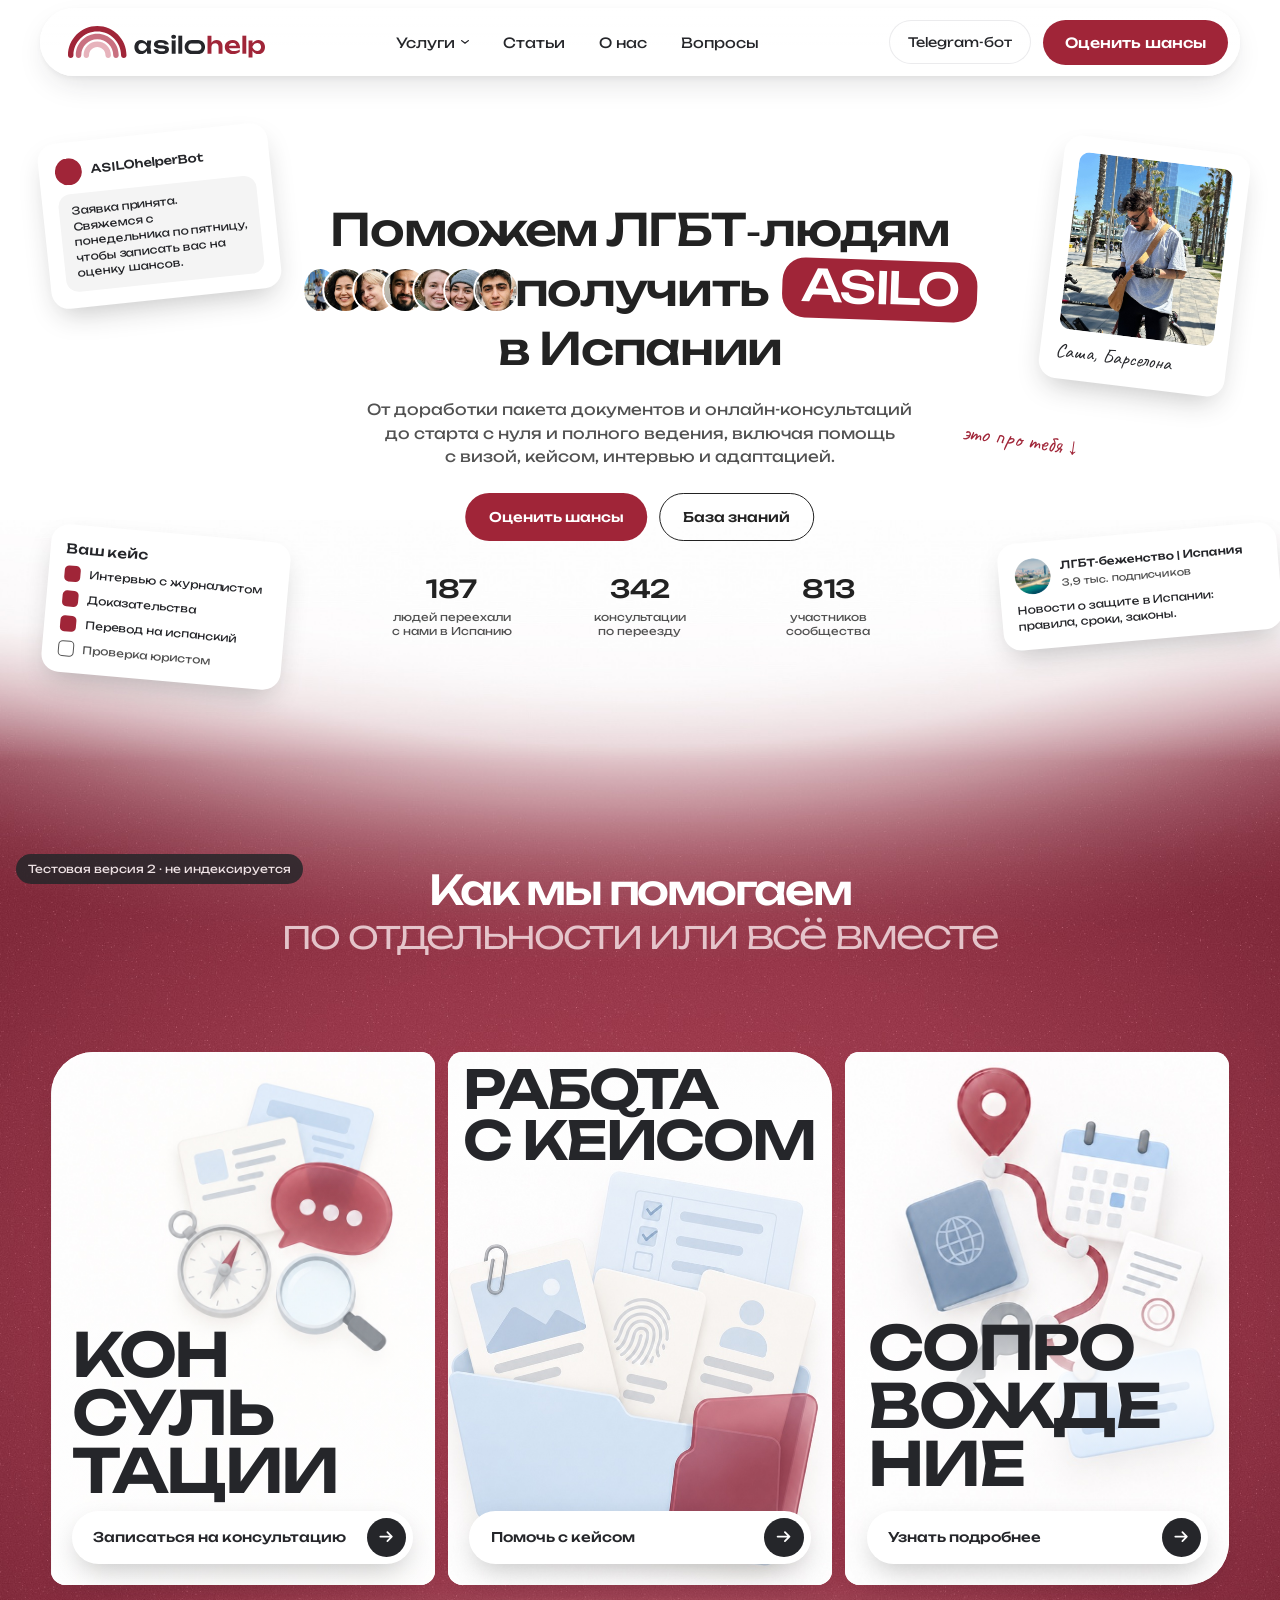
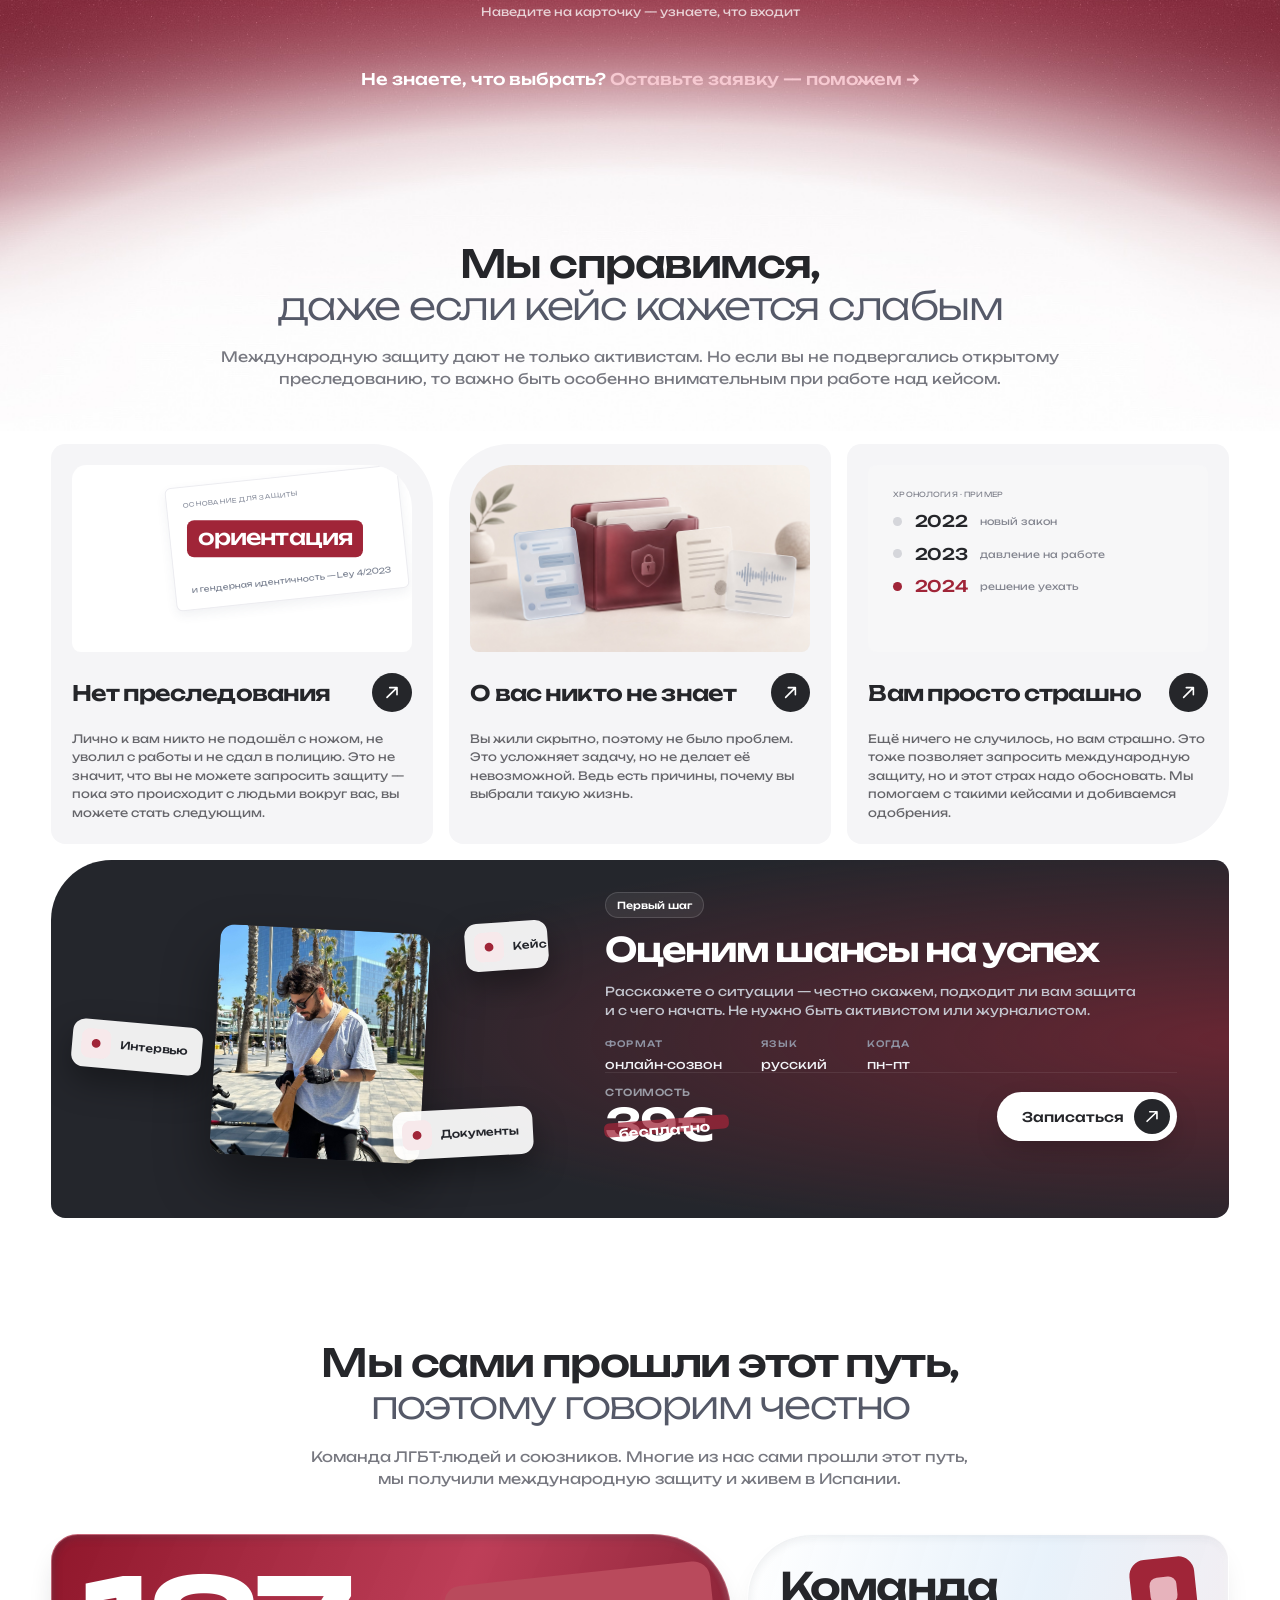
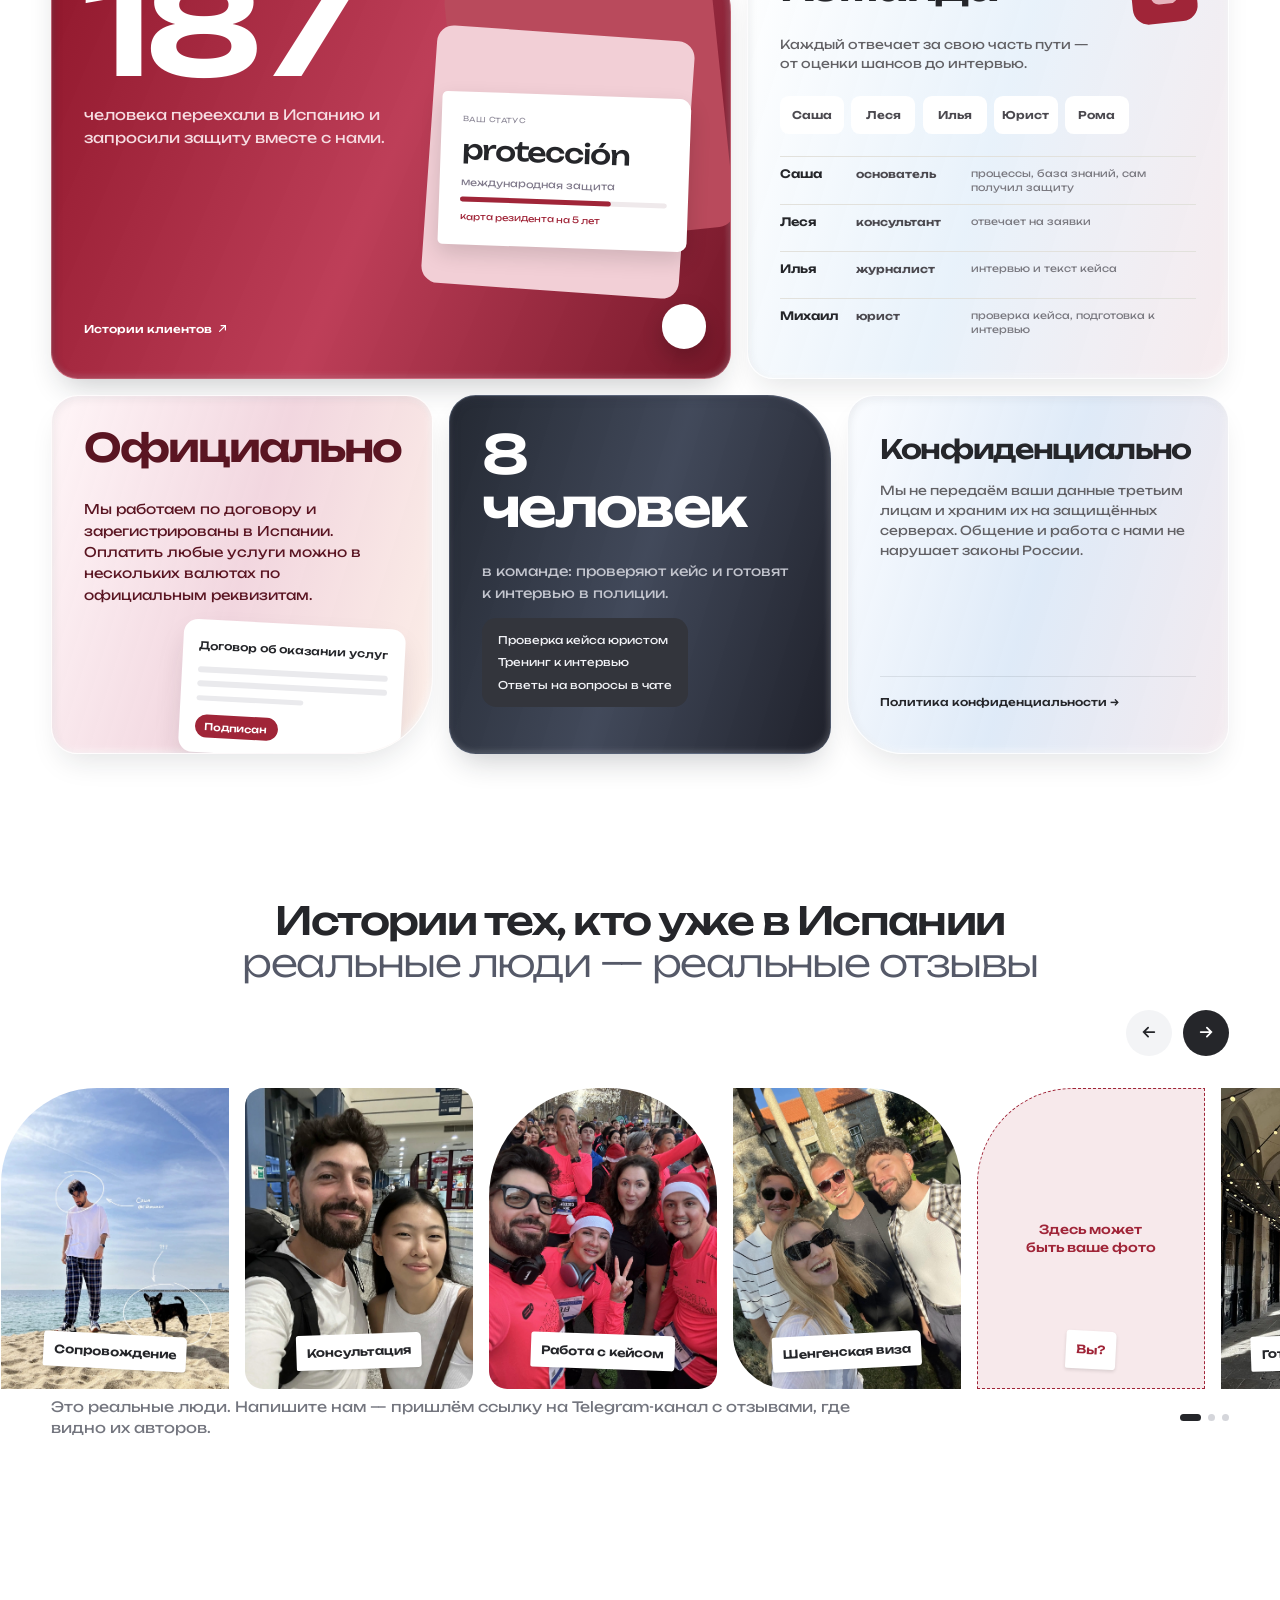
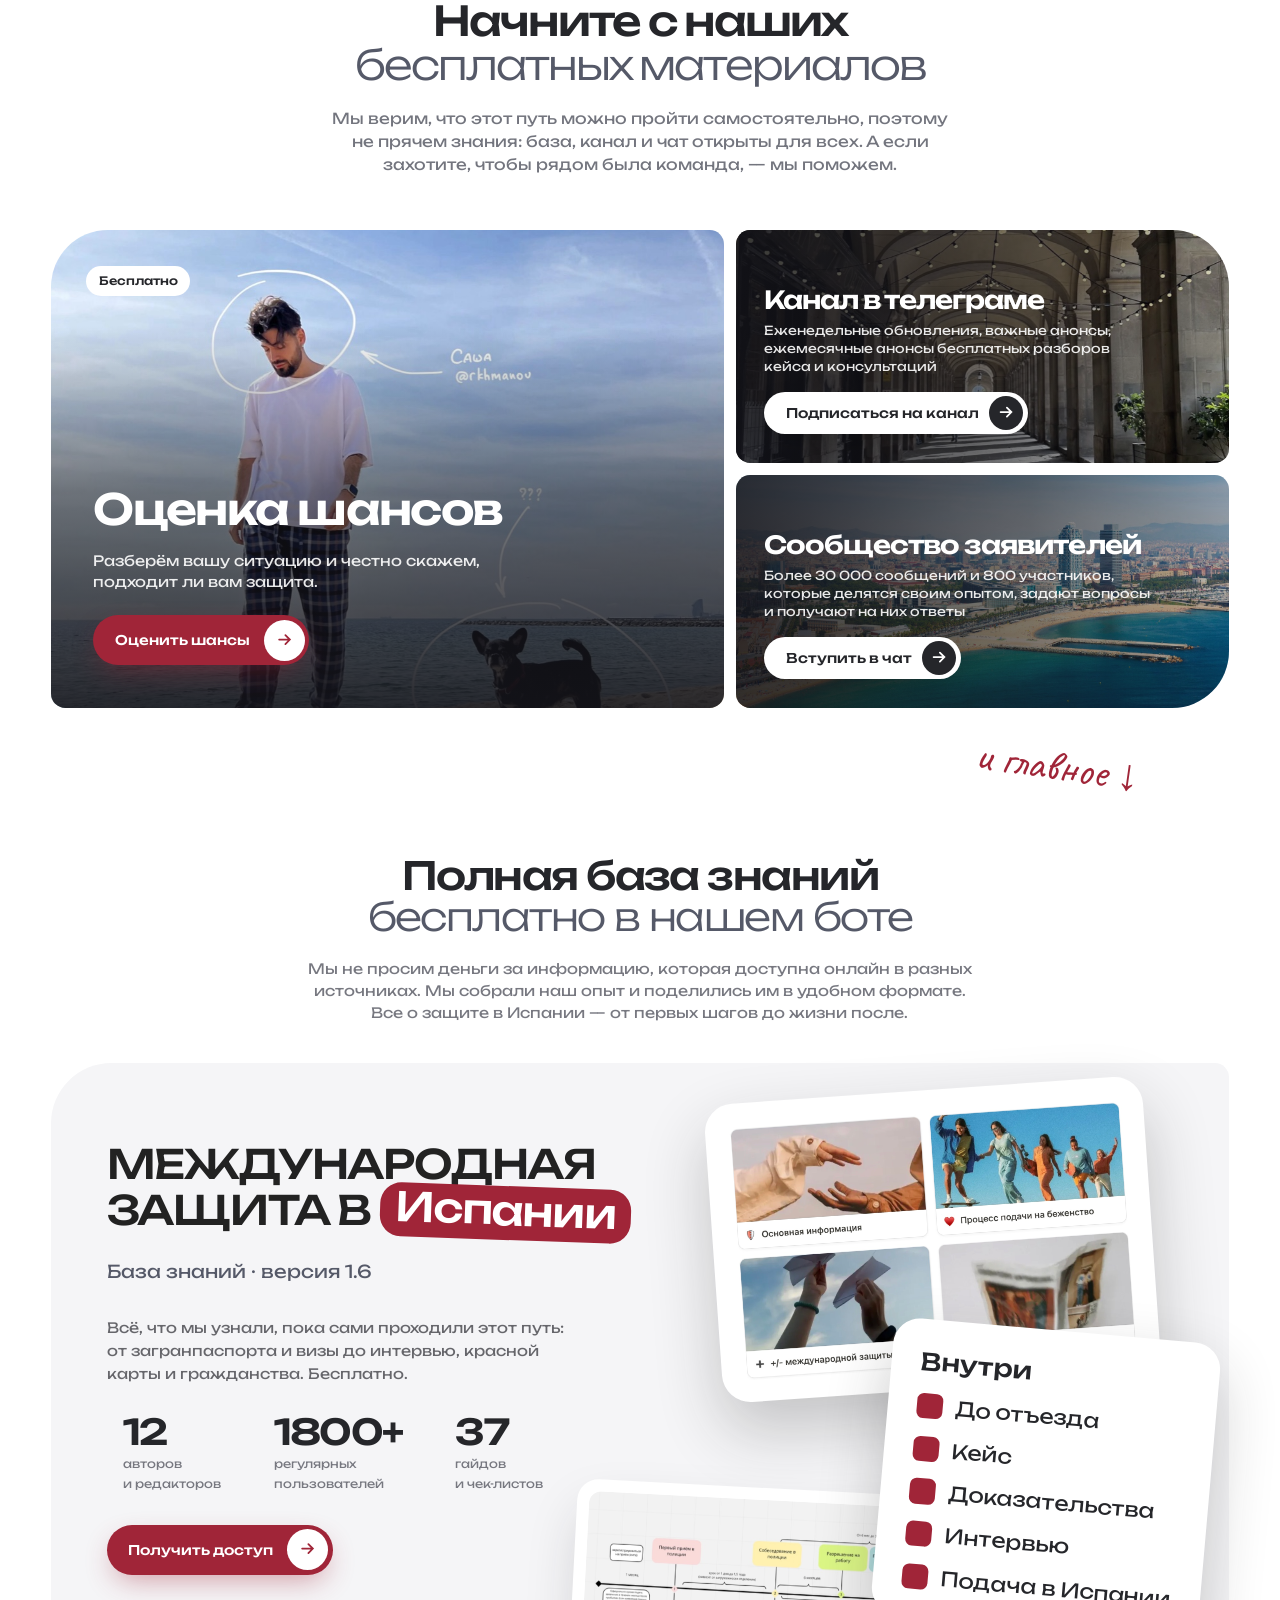
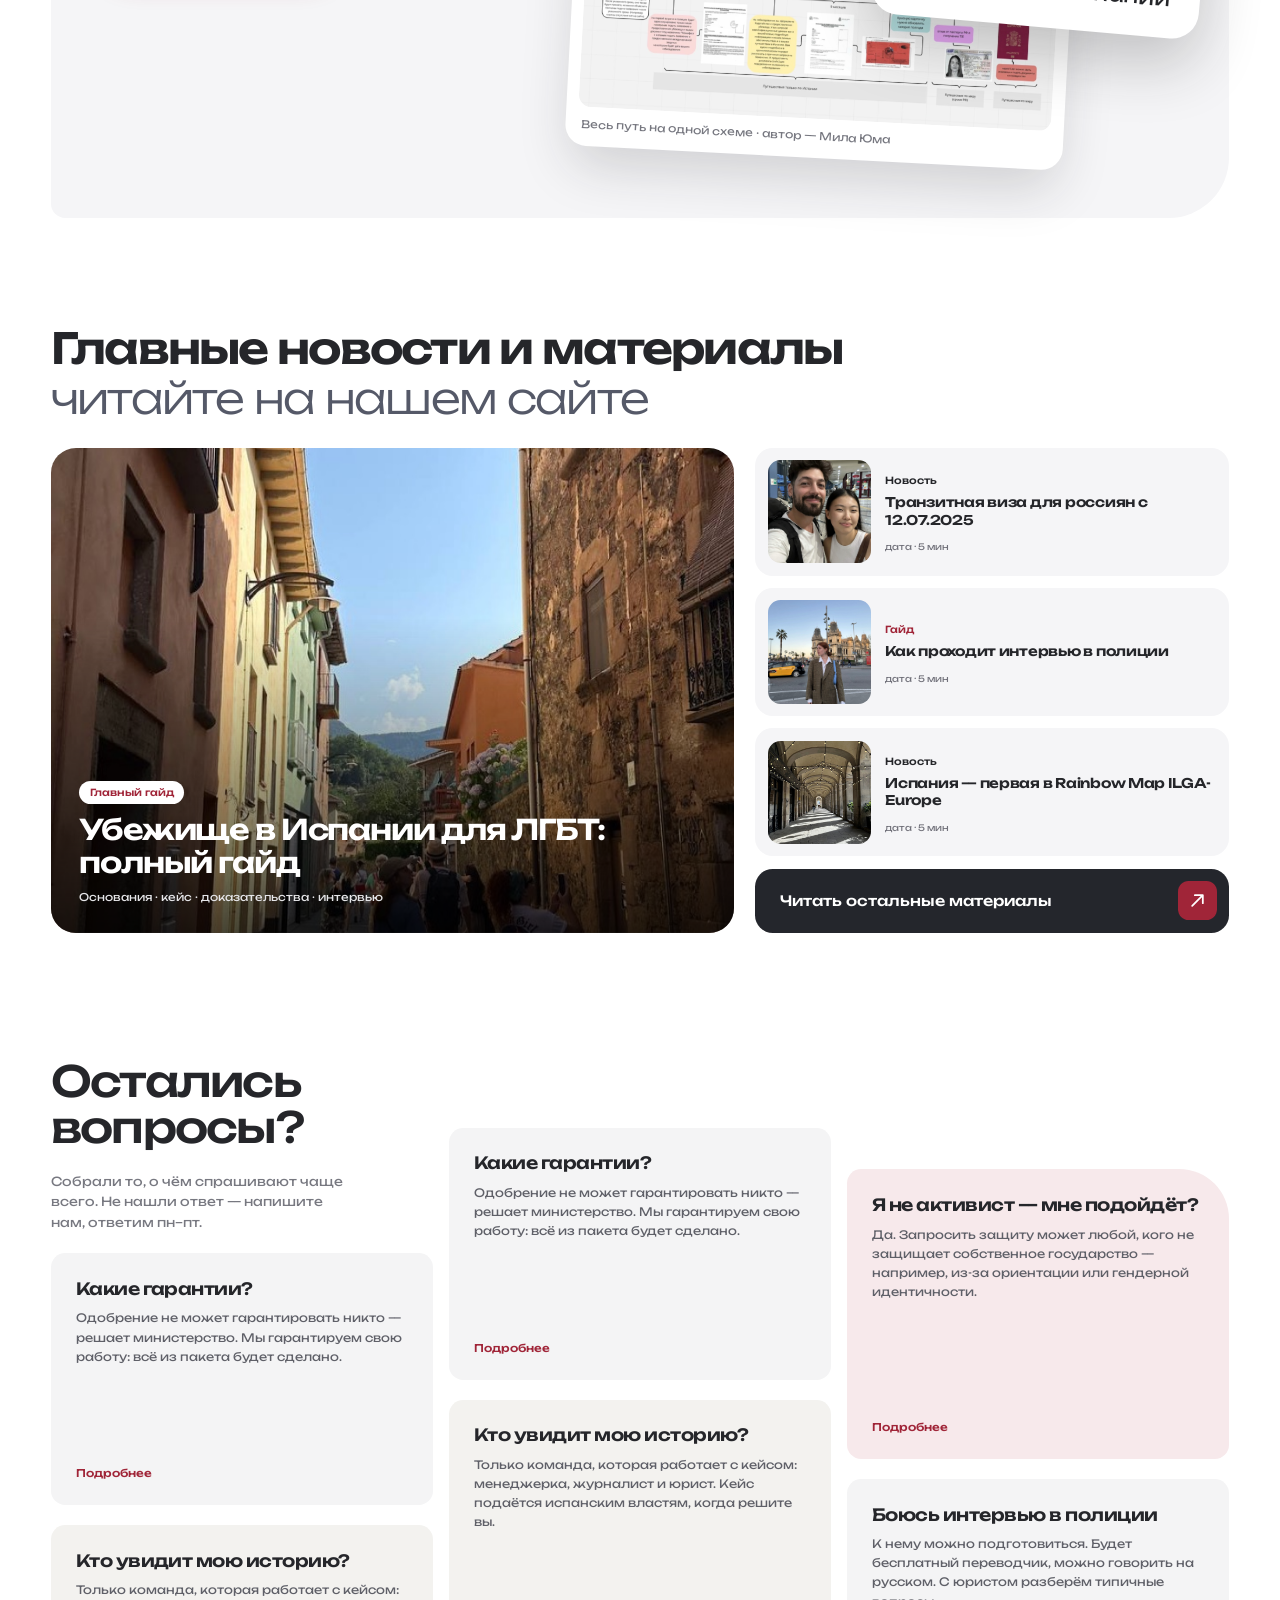
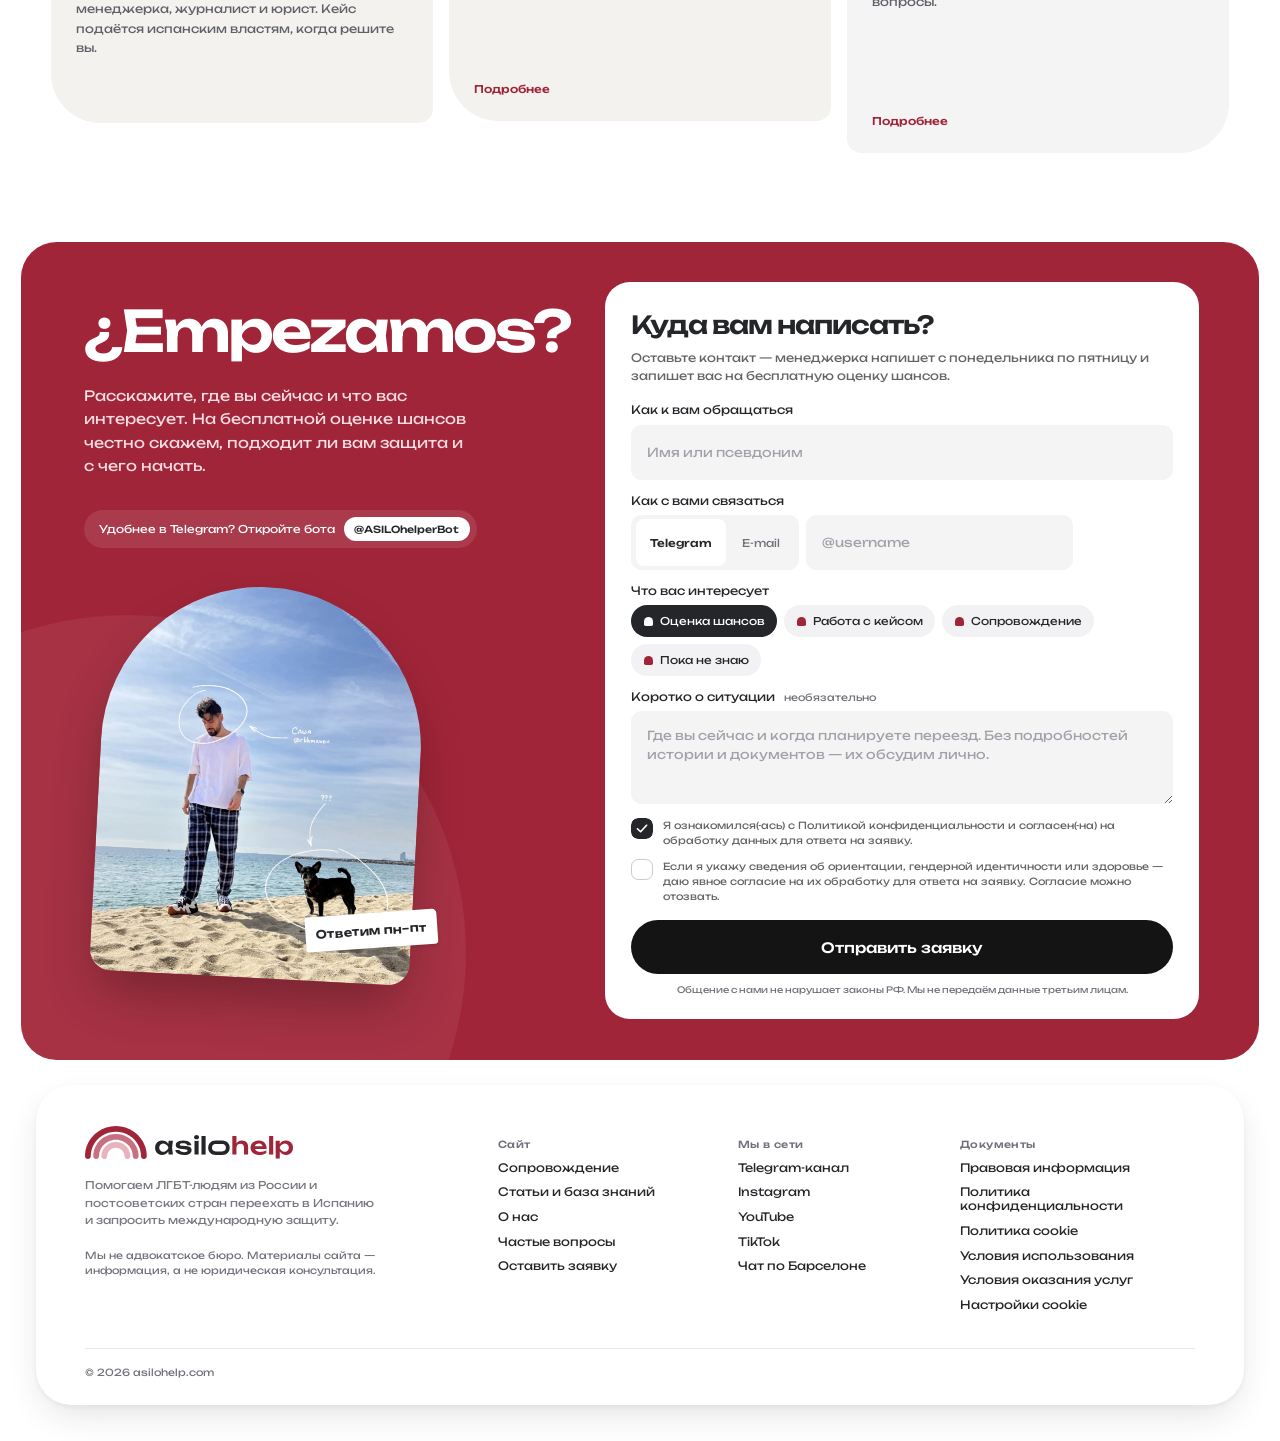
==== v2/index.html @ 731e50e9 "Тестовая версия 2 (/v2/): бордовый пыльный фон блоков 1–3, новые карточки услуг, тексты «Мы справимс" ====
<!doctype html>
<html lang="ru">
<head>
<meta charset="utf-8">
<meta name="viewport" content="width=device-width, initial-scale=1">
<meta name="robots" content="noindex, nofollow">
<title>asilohelp — тестовая версия 2</title>
<meta name="description" content="Консультации, работа с кейсом и сопровождение при переезде в Испанию и запросе международной защиты.">
<link rel="icon" href="../img/logo.svg">
<link rel="preconnect" href="https://fonts.googleapis.com">
<link rel="preconnect" href="https://fonts.gstatic.com" crossorigin>
<link href="https://fonts.googleapis.com/css2?family=Caveat&family=Unbounded:wght@300;400;500;600&display=swap" rel="stylesheet">
<link rel="stylesheet" href="motion.css?v=v2-1">
<link rel="stylesheet" href="site.css?v=v2-1">
<script>(function(){var r=document.documentElement;function z(){var w=window.innerWidth;r.style.setProperty('--z',(w>=1100&&w!==1440)?Math.min(w/1440,1.6):1);}z();addEventListener('resize',z);})();document.documentElement.classList.add('m-js');if(location.search.indexOf('shot')>-1)document.documentElement.classList.add('shot')</script>
<style>.shot *,.shot *::before{transition:none!important;animation:none!important} @media (max-width:700px){.br-d{display:none}} .scr, .fl { transform: rotate(var(--rot, 0deg)); } @media (max-width: 1100px) { .fl--inside { animation: none; } }</style>
</head>
<body>

<header class="m-header m-header--stay">
  <div class="hdr">
    <a class="hdr__logo" href="#top" aria-label="asilohelp — на главную"><img src="../img/logo.svg" alt="asilohelp" width="197" height="32"></a>
    <nav aria-label="Меню">
      <a href="#help">Услуги <img src="../img/chevron.svg" alt="" width="8" height="4"></a>
      <a href="#news">Статьи</a>
      <a href="#us">О нас</a>
      <a href="#faq">Вопросы</a>
    </nav>
    <div class="hdr__cta">
      <a class="hdr__bot m-btn" href="https://t.me/ASILOhelperBot?start=site_home" target="_blank" rel="noopener">Telegram-бот</a>
      <a class="hdr__main m-btn m-btn--accent" href="#apply">Оценить шансы</a>
    </div>
  </div>
</header>

<main id="top">
<div class="bg-burgundy" aria-hidden="true"></div>

<!-- 1 · Первый экран -->
<section class="hero"><div class="hero__stage">
  <div class="hero__center">
    <h1>
      <span>Поможем ЛГБТ‑людям</span>
      <span class="hero__row">
        <span class="faces" aria-hidden="true"><img src="../img/hero-sasha.jpg" alt=""><img src="../img/face1.png" alt=""><img src="../img/face2.png" alt=""><img src="../img/face3.png" alt=""><img src="../img/face4.png" alt=""><img src="../img/face5.png" alt=""><img src="../img/face6.png" alt=""></span>
        <span>получить</span><span class="mark">ASILO</span>
      </span>
      <span>в Испании</span>
    </h1>
    <p class="hero__lead">От доработки пакета документов и онлайн-консультаций<br class="br-d"> до старта с нуля и полного ведения, включая помощь<br class="br-d"> с визой, кейсом, интервью и адаптацией.</p>
    <div class="hero__btns">
      <a class="btn btn--accent m-btn m-btn--accent" href="#apply">Оценить шансы</a>
      <a class="btn btn--outline m-btn" href="#kb">База знаний</a>
    </div>
    <div class="hero__nums" data-reveal>
      <div><b data-count="187">187</b><span>людей переехали<br>с нами в Испанию</span></div>
      <div><b data-count="342">342</b><span>консультации<br>по переезду</span></div>
      <div><b data-count="813">813</b><span>участников<br>сообщества</span></div>
    </div>
  </div>

  <div class="scr scr--bot m-float" style="--dur:8s;--lift:-10px" aria-hidden="true">
    <div class="scr__head"><img src="../img/bot-ava.svg" alt="" width="30" height="30">ASILOhelperBot</div>
    <div class="scr__msg">Заявка принята. Свяжемся с понедельника по пятницу, чтобы записать вас на оценку шансов.</div>
  </div>
  <div class="scr scr--polaroid m-float" style="--dur:10s;--delay:-3s;--lift:-12px" aria-hidden="true">
    <img src="../img/hero-sasha.jpg" alt=""><span class="hand">Саша, Барселона</span>
  </div>
  <div class="scr scr--case m-float" style="--dur:9s;--delay:-5s;--lift:-8px" aria-hidden="true">
    <b>Ваш кейс</b>
    <span class="chk"><i></i>Интервью с журналистом</span>
    <span class="chk"><i></i>Доказательства</span>
    <span class="chk"><i></i>Перевод на испанский</span>
    <span class="chk chk--off"><i></i>Проверка юристом</span>
  </div>
  <div class="scr scr--channel m-float" style="--dur:11s;--delay:-2s;--lift:-9px" aria-hidden="true">
    <div class="ch"><img src="../img/channel-ava.png" alt=""><div><b>ЛГБТ-беженство | Испания</b><small>3,9 тыс. подписчиков</small></div></div>
    <p>Новости о защите в Испании: правила, сроки, законы.</p>
  </div>
  <span class="hero__note hand" aria-hidden="true">это про тебя ↓</span>
</div></section>

<!-- 2 · Как мы помогаем -->
<section class="help" id="help">
  <div class="wrap">
    <div class="sh" data-reveal><h2>Как мы помогаем<span>по отдельности или всё вместе</span></h2></div>
    <div class="help__grid" data-reveal-group="0.08">
      <div class="flip fc--a" data-reveal tabindex="0" aria-label="Консультации: нажмите, чтобы узнать, что входит">
        <div class="flip__inner">
          <div class="flip__face flip__front"><img src="../img/v2-card-consult.jpg" alt=""><h3 class="visually-hidden">Консультации</h3><span class="ft ft--a">КОН<br>СУЛЬ<br>ТАЦИИ</span></div>
          <div class="flip__face flip__back" aria-hidden="true"><img src="../img/v2-card-consult.jpg" alt=""><p><b>Ответим на все вопросы</b> по переезду и адаптации. Обсудим интервью, программу и кейс. А если есть готовый — <b>проверим его</b>, соберём список рекомендаций и подготовим <b>персональный гайд</b> по сбору доказательств.</p></div>
        </div>
        <a class="btn btn--white m-btn flip__btn" href="#apply">Записаться на консультацию <img class="m-arrow" src="../img/arrow-dark.svg" alt="" width="44" height="44"></a>
      </div>
      <div class="flip fc--b" data-reveal tabindex="0" aria-label="Работа с кейсом: нажмите, чтобы узнать, что входит">
        <div class="flip__inner">
          <div class="flip__face flip__front"><img src="../img/v2-card-case.jpg" alt=""><h3 class="visually-hidden">Работа с кейсом</h3><span class="ft ft--b">РАБОТА<br>С КЕЙСОМ</span></div>
          <div class="flip__face flip__back" aria-hidden="true"><img src="../img/v2-card-case.jpg" alt=""><p><b>Команда из 5 человек</b> будет работать над вашим кейсом: мы начнём с интервью, соберём доказательную базу, подготовим отчёт о ситуации в стране и переведём готовый материал на испанский язык. Вы получаете <b>готовый к подаче документ</b>.</p></div>
        </div>
        <a class="btn btn--white m-btn flip__btn" href="#apply">Помочь с кейсом <img class="m-arrow" src="../img/arrow-dark.svg" alt="" width="44" height="44"></a>
      </div>
      <div class="flip fc--c" data-reveal tabindex="0" aria-label="Сопровождение: нажмите, чтобы узнать, что входит">
        <div class="flip__inner">
          <div class="flip__face flip__front"><img src="../img/v2-card-sopr.jpg" alt=""><h3 class="visually-hidden">Сопровождение</h3><span class="ft ft--c">СОПРО<br>ВОЖДЕ<br>НИЕ</span></div>
          <div class="flip__face flip__back" aria-hidden="true"><img src="../img/v2-card-sopr.jpg" alt=""><p><b>Помогаем с нуля</b>: поможем сделать загранпаспорт, найдём слот и подготовим документы на визу, поможем с кейсом <b>от начала и до конца</b>, запишем на подачу и подготовим к интервью. После откроем счёт и <b>поможем с адаптацией</b>.</p></div>
        </div>
        <a class="btn btn--white m-btn flip__btn" href="#apply">Узнать подробнее <img class="m-arrow" src="../img/arrow-dark.svg" alt="" width="44" height="44"></a>
      </div>
    </div>
    <p class="flip-hint">Наведите на карточку — узнаете, что входит</p>
    <p class="help__more" data-reveal>Не знаете, что выбрать? <a href="#apply">Оставьте заявку — поможем →</a></p>
  </div>
</section>

<!-- 3 · Кому мы помогаем -->
<section class="who">
  <div class="wrap">
    <div class="sh sh--sm" data-reveal><h2>Мы справимся,<span>даже если кейс кажется слабым</span></h2>
      <p>Международную защиту дают не только активистам. Но если вы не подвергались открытому преследованию, то важно быть особенно внимательным при работе над кейсом.</p></div>
    <div class="tiles3" data-reveal-group="0.08">
      <article class="tile m-card" data-reveal>
        <div class="mini"><div class="basis"><small>ОСНОВАНИЕ ДЛЯ ЗАЩИТЫ</small><b>ориентация</b><em>и гендерная идентичность — Ley 4/2023</em></div></div>
        <div class="tile__head"><h3>Нет преследования</h3><img class="m-arrow" src="../img/arrow-diag.svg" alt="" width="44" height="44"></div>
        <p>Лично к вам никто не подошёл с ножом, не уволил с работы и не сдал в полицию. Это не значит, что вы не можете запросить защиту — пока это происходит с людьми вокруг вас, вы можете стать следующим.</p>
      </article>
      <article class="tile m-card" data-reveal>
        <div class="mini mini--img"><img src="../img/v2-who-secret.jpg" alt=""></div>
        <div class="tile__head"><h3>О вас никто не знает</h3><img class="m-arrow" src="../img/arrow-diag.svg" alt="" width="44" height="44"></div>
        <p>Вы жили скрытно, поэтому не было проблем. Это усложняет задачу, но не делает её невозможной. Ведь есть причины, почему вы выбрали такую жизнь.</p>
      </article>
      <article class="tile m-card" data-reveal>
        <div class="mini"><div class="chron"><small>ХРОНОЛОГИЯ · ПРИМЕР</small>
          <div><i></i><b>2022</b><span>новый закон</span></div><div><i></i><b>2023</b><span>давление на работе</span></div><div class="on"><i></i><b>2024</b><span>решение уехать</span></div></div></div>
        <div class="tile__head"><h3>Вам просто страшно</h3><img class="m-arrow" src="../img/arrow-diag.svg" alt="" width="44" height="44"></div>
        <p>Ещё ничего не случилось, но вам страшно. Это тоже позволяет запросить международную защиту, но и этот страх надо обосновать. Мы помогаем с такими кейсами и добиваемся одобрения.</p>
      </article>
    </div>
    <div class="dark" data-reveal>
      <div class="dark__art" aria-hidden="true">
        <img class="dark__photo" src="../img/hero-sasha.jpg" alt="">
        <span class="chip chip--1"><img src="../img/chip-icon.svg" alt="" width="34" height="34">Кейс</span>
        <span class="chip chip--2"><img src="../img/chip-icon.svg" alt="" width="34" height="34">Интервью</span>
        <span class="chip chip--3"><img src="../img/chip-icon.svg" alt="" width="34" height="34">Документы</span>
      </div>
      <div class="dark__text">
        <span class="pill-dark">Первый шаг</span>
        <h3>Оценим шансы на успех</h3>
        <p>Расскажете о ситуации — честно скажем, подходит ли вам защита и с чего начать. Не нужно быть активистом или журналистом.</p>
        <div class="facts"><div><small>ФОРМАТ</small><span>онлайн-созвон</span></div><div><small>ЯЗЫК</small><span>русский</span></div><div><small>КОГДА</small><span>пн–пт</span></div></div>
        <div class="dark__bottom">
          <div class="price"><small>СТОИМОСТЬ</small><b>39€</b><em>бесплатно</em></div>
          <a class="btn btn--white m-btn" href="#apply">Записаться <img class="m-arrow" src="../img/arrow-diag40.svg" alt="" width="40" height="40"></a>
        </div>
      </div>
    </div>
  </div>
</section>

<!-- 4 · Кто мы -->
<section class="us" id="us">
  <div class="wrap">
    <div class="sh sh--sm" data-reveal><h2>Мы сами прошли этот путь,<span>поэтому говорим честно</span></h2>
      <p>Команда ЛГБТ-людей и союзников. Многие из нас сами прошли этот путь, мы получили международную защиту и живем в Испании.</p></div>
    <div class="bento" data-reveal-group="0.08">
      <div class="b b--red" data-reveal>
        <div class="big big--xl" data-count="187">187</div>
        <p>человека переехали в Испанию и запросили защиту вместе с нами.</p>
        <a class="link" href="#reviews">Истории клиентов <img src="../img/arrow-small-white.svg" alt="" width="8" height="8"></a>
        <div class="stack" aria-hidden="true"><i></i><i></i>
          <div class="status"><small>ВАШ СТАТУС</small><b>protección</b><span>международная защита</span><div class="bar"><i></i></div><em>карта резидента на 5 лет</em></div></div>
        <span class="dot" aria-hidden="true"></span>
      </div>
      <div class="b b--team" data-reveal>
        <h3>Команда</h3><span class="sq" aria-hidden="true"><i></i></span>
        <p>Каждый отвечает за свою часть пути — от оценки шансов до интервью.</p>
        <div class="names"><span>Саша</span><span>Леся</span><span>Илья</span><span>Юрист</span><span>Рома</span></div>
        <div class="roles">
          <div><b>Саша</b><strong>основатель</strong><span>процессы, база знаний, сам получил защиту</span></div>
          <div><b>Леся</b><strong>консультант</strong><span>отвечает на заявки</span></div>
          <div><b>Илья</b><strong>журналист</strong><span>интервью и текст кейса</span></div>
          <div><b>Михаил</b><strong>юрист</strong><span>проверка кейса, подготовка к интервью</span></div>
        </div>
      </div>
    </div>
    <div class="bento3" data-reveal-group="0.08">
      <div class="b b3 b3--pink" data-reveal>
        <h3>Официально</h3>
        <p>Мы работаем по договору и зарегистрированы в Испании. Оплатить любые услуги можно в нескольких валютах по официальным реквизитам.</p>
        <div class="doc" aria-hidden="true"><b>Договор об оказании услуг</b><i></i><i></i><i style="width:120px"></i><span>Подписан</span></div>
      </div>
      <div class="b b3 b3--dark" data-reveal>
        <h3>8 человек</h3>
        <p>в команде: проверяют кейс и готовят к интервью в полиции.</p>
        <ul><li>Проверка кейса юристом</li><li>Тренинг к интервью</li><li>Ответы на вопросы в чате</li></ul>
      </div>
      <div class="b b3 b3--gray" data-reveal>
        <h3>Конфиденциально</h3>
        <p>Мы не передаём ваши данные третьим лицам и храним их на защищённых серверах. Общение и работа с нами не нарушает законы России.</p>
        <a href="#">Политика конфиденциальности →</a>
      </div>
    </div>
  </div>
</section>

<!-- 5 · Отзывы -->
<section class="reviews" id="reviews">
  <div class="wrap">
    <div class="sh sh--sm" data-reveal><h2>Истории тех, кто уже в Испании<span>реальные люди — реальные отзывы</span></h2></div>
    <div class="reviews__nav"><button type="button" data-dir="-1" aria-label="Назад"><img src="../img/btn-prev.svg" alt="" width="52" height="52"></button><button type="button" data-dir="1" aria-label="Вперёд"><img src="../img/btn-next.svg" alt="" width="52" height="52"></button></div>
  </div>
  <div class="reel" id="reel">
    <div class="rv rv--a"><img src="../img/rv-sasha-dog.jpg" alt=""><span class="sticker" style="--r:3deg">Сопровождение</span></div>
    <div class="rv rv--b"><img src="../img/help-case.jpg" alt=""><span class="sticker" style="--r:-2deg">Консультация</span></div>
    <div class="rv rv--c"><img src="../img/help-sopr.jpg" alt=""><span class="sticker" style="--r:2deg">Работа с кейсом</span></div>
    <div class="rv rv--d"><img src="../img/rv-friends.jpg" alt=""><span class="sticker" style="--r:-3deg">Шенгенская виза</span></div>
    <div class="rv rv--you"><span>Здесь может<br>быть ваше фото</span><span class="sticker" style="--r:3deg">Вы?</span></div>
    <div class="rv rv--e"><img src="../img/rv-gothic.jpg" alt=""><span class="sticker" style="--r:-2deg">Готический квартал</span></div>
    <div class="rv rv--c"><img src="../img/rv-oldtown.jpg" alt=""><span class="sticker" style="--r:2deg">Старый город</span></div>
  </div>
  <div class="wrap reviews__foot">
    <p>Это реальные люди. Напишите нам — пришлём ссылку на Telegram-канал с отзывами, где видно их авторов.</p>
    <div class="dots" aria-hidden="true"><i></i><i></i><i></i></div>
  </div>
</section>

<!-- 6 · Бесплатно -->
<section class="free">
  <div class="wrap">
    <div class="sh" data-reveal><h2>Начните с наших<span>бесплатных материалов</span></h2>
      <p>Мы верим, что этот путь можно пройти самостоятельно, поэтому не прячем знания: база, канал и чат открыты для всех. А если захотите, чтобы рядом была команда, — мы поможем.</p></div>
    <div class="free__grid" data-reveal-group="0.08">
      <article class="ftile ftile--main m-card" data-reveal>
        <img src="../img/rv-sasha-dog.jpg" alt="">
        <span class="badge">Бесплатно</span>
        <div>
          <h3>Оценка шансов</h3>
          <p>Разберём вашу ситуацию и честно скажем, подходит ли вам защита.</p>
          <a class="btn btn--accent btn--pill m-btn m-btn--accent" href="#apply">Оценить шансы <img class="m-arrow" src="../img/arrow-white46.svg" alt="" width="46" height="46"></a>
        </div>
      </article>
      <div class="free__side">
        <article class="ftile ftile--side ftile--tr m-card" data-reveal>
          <img src="../img/rv-gothic.jpg" alt="">
          <h3>Канал в телеграме</h3>
          <p>Еженедельные обновления, важные анонсы, ежемесячные анонсы бесплатных разборов кейса и консультаций</p>
          <a class="btn btn--white m-btn" href="https://t.me/spainLGBTQ" target="_blank" rel="noopener">Подписаться на канал <img class="m-arrow" src="../img/arrow-dark38.svg" alt="" width="38" height="38"></a>
        </article>
        <article class="ftile ftile--side ftile--br m-card" data-reveal>
          <img src="../img/free-chat.jpg" alt="">
          <h3>Сообщество заявителей</h3>
          <p>Более 30 000 сообщений и 800 участников, которые делятся своим опытом, задают вопросы и получают на них ответы</p>
          <a class="btn btn--white m-btn" href="https://t.me/+GRq-QZJDqDNlNDEy" target="_blank" rel="noopener">Вступить в чат <img class="m-arrow" src="../img/arrow-dark38.svg" alt="" width="38" height="38"></a>
        </article>
      </div>
    </div>
  </div>
  <span class="free__note hand" aria-hidden="true">и главное ↓</span>
</section>

<!-- 7 · База знаний -->
<section class="kb" id="kb">
  <div class="wrap">
    <div class="sh sh--sm" data-reveal><h2>Полная база знаний<span>бесплатно в нашем боте</span></h2>
      <p>Мы не просим деньги за информацию, которая доступна онлайн в разных источниках. Мы собрали наш опыт и поделились им в удобном формате. Все о защите в Испании — от первых шагов до жизни после.</p></div>
    <div class="kb__box" data-reveal>
      <div class="kb__title">МЕЖДУНАРОДНАЯ<br>ЗАЩИТА В<span class="mark">Испании</span></div>
      <p class="kb__ver">База знаний · версия 1.6</p>
      <p class="kb__lead">Всё, что мы узнали, пока сами проходили этот путь: от загранпаспорта и визы до интервью, красной карты и гражданства. Бесплатно.</p>
      <div class="kb__nums">
        <div><b data-count="12">12</b><span>авторов<br>и редакторов</span></div>
        <div><b>1800+</b><span>регулярных<br>пользователей</span></div>
        <div><b data-count="37">37</b><span>гайдов<br>и чек-листов</span></div>
      </div>
      <a class="btn btn--accent btn--pill m-btn m-btn--accent" href="https://t.me/ASILOhelperBot?start=site_home" target="_blank" rel="noopener">Получить доступ <img class="m-arrow" src="../img/arrow-white46.svg" alt="" width="46" height="46"></a>
      <div class="fl fl--screens m-float" style="--dur:10s;--lift:-8px" aria-hidden="true"><img src="../img/kb-screens.jpg" alt=""></div>
      <div class="fl fl--timeline m-float" style="--dur:12s;--delay:-4s;--lift:-7px" aria-hidden="true"><img src="../img/kb-timeline.jpg" alt=""><p>Весь путь на одной схеме · автор — Мила Юма</p></div>
      <div class="fl fl--inside m-float" style="--dur:9s;--delay:-2s;--lift:-10px" aria-hidden="true"><b>Внутри</b><span>До отъезда</span><span>Кейс</span><span>Доказательства</span><span>Интервью</span><span>Подача в Испании</span></div>
    </div>
  </div>
</section>

<!-- 8 · Главные новости и материалы -->
<section class="news" id="news">
  <div class="wrap">
    <h2 data-reveal>Главные новости и материалы<span>читайте на нашем сайте</span></h2>
    <div class="news__grid" data-reveal-group="0.08">
      <a class="lead-art m-card m-photo" href="#" data-reveal>
        <img src="../img/rv-oldtown.jpg" alt="">
        <span>Главный гайд</span>
        <h3>Убежище в Испании для ЛГБТ: полный гайд</h3>
        <small>Основания · кейс · доказательства · интервью</small>
      </a>
      <div class="news__list">
        <a class="art m-card" href="#" data-reveal><img src="../img/help-case.jpg" alt=""><div><small>Новость</small><b>Транзитная виза для россиян с 12.07.2025</b><span>дата · 5 мин</span></div></a>
        <a class="art m-card" href="#" data-reveal><img src="../img/art-interview.jpg" alt=""><div><small class="g">Гайд</small><b>Как проходит интервью в полиции</b><span>дата · 5 мин</span></div></a>
        <a class="art m-card" href="#" data-reveal><img src="../img/rv-gothic.jpg" alt=""><div><small>Новость</small><b>Испания — первая в Rainbow Map ILGA-Europe</b><span>дата · 5 мин</span></div></a>
        <a class="more m-btn" href="#" data-reveal>Читать остальные материалы <img class="m-arrow" src="../img/arrow-red44.svg" alt="" width="44" height="44"></a>
      </div>
    </div>
  </div>
</section>

<!-- 9 · Вопросы -->
<section class="faq" id="faq">
  <div class="wrap faq__grid">
    <div class="faq__col">
      <div class="faq__intro" data-reveal><h2>Остались<br>вопросы?</h2><p>Собрали то, о чём спрашивают чаще всего. Не нашли ответ — напишите нам, ответим пн–пт.</p></div>
      <div class="q m-card" data-reveal><h3>Какие гарантии?</h3><p>Одобрение не может гарантировать никто — решает министерство. Мы гарантируем свою работу: всё из пакета будет сделано.</p><a href="#">Подробнее</a></div>
      <div class="q q--beige q--short m-card" data-reveal><h3>Кто увидит мою историю?</h3><p>Только команда, которая работает с кейсом: менеджерка, журналист и юрист. Кейс подаётся испанским властям, когда решите вы.</p></div>
    </div>
    <div class="faq__col">
      <div class="q m-card" data-reveal><h3>Какие гарантии?</h3><p>Одобрение не может гарантировать никто — решает министерство. Мы гарантируем свою работу: всё из пакета будет сделано.</p><a href="#">Подробнее</a></div>
      <div class="q q--beige q--tall m-card" data-reveal><h3>Кто увидит мою историю?</h3><p>Только команда, которая работает с кейсом: менеджерка, журналист и юрист. Кейс подаётся испанским властям, когда решите вы.</p><a href="#">Подробнее</a></div>
    </div>
    <div class="faq__col">
      <div class="q q--pink m-card" data-reveal><h3>Я не активист — мне подойдёт?</h3><p>Да. Запросить защиту может любой, кого не защищает собственное государство — например, из-за ориентации или гендерной идентичности.</p><a href="#">Подробнее</a></div>
      <div class="q q--br m-card" data-reveal><h3>Боюсь интервью в полиции</h3><p>К нему можно подготовиться. Будет бесплатный переводчик, можно говорить на русском. С юристом разберём типичные вопросы.</p><a href="#">Подробнее</a></div>
    </div>
  </div>
</section>

<!-- 10 · Форма -->
<section class="apply" id="apply">
  <div class="apply__box" data-reveal>
    <div class="apply__left">
      <h2>¿Empezamos?</h2>
      <p>Расскажите, где вы сейчас и что вас интересует. На бесплатной оценке шансов честно скажем, подходит ли вам защита и с чего начать.</p>
      <a class="tg m-btn" href="https://t.me/ASILOhelperBot?start=site_home" target="_blank" rel="noopener">Удобнее в Telegram? Откройте бота <span>@ASILOhelperBot</span></a>
      <div class="arch"><img src="../img/rv-sasha-dog.jpg" alt=""><span class="sticker">Ответим пн–пт</span></div>
    </div>
    <form class="form" id="form" novalidate>
      <div class="form__body">
        <h3>Куда вам написать?</h3>
        <p>Оставьте контакт — менеджерка напишет с понедельника по пятницу и запишет вас на бесплатную оценку шансов.</p>
        <div class="field"><label for="f-name">Как к вам обращаться</label><input id="f-name" name="name" placeholder="Имя или псевдоним" autocomplete="off"></div>
        <div class="field"><span class="lbl">Как с вами связаться</span>
          <div class="contact"><div class="seg" role="group"><button type="button" class="on">Telegram</button><button type="button">E-mail</button></div><input name="contact" placeholder="@username" aria-label="Контакт" autocomplete="off"></div></div>
        <div class="field"><span class="lbl">Что вас интересует</span>
          <div class="chips" data-single><button type="button" class="on">Оценка шансов</button><button type="button">Работа с кейсом</button><button type="button">Сопровождение</button><button type="button">Пока не знаю</button></div></div>
        <div class="field"><label class="lbl" for="f-about">Коротко о ситуации <small>необязательно</small></label>
          <textarea id="f-about" name="about" placeholder="Где вы сейчас и когда планируете переезд. Без подробностей истории и документов — их обсудим лично."></textarea></div>
        <label class="consent"><input type="checkbox" required checked>Я ознакомился(-ась) с Политикой конфиденциальности и согласен(-на) на обработку данных для ответа на заявку.</label>
        <label class="consent"><input type="checkbox">Если я укажу сведения об ориентации, гендерной идентичности или здоровье — даю явное согласие на их обработку для ответа на заявку. Согласие можно отозвать.</label>
        <button class="submit m-btn" type="submit">Отправить заявку</button>
        <p class="form__note">Общение с нами не нарушает законы РФ. Мы не передаём данные третьим лицам.</p>
      </div>
      <div class="form__ok" role="status"><b>Это тестовая версия сайта</b><p>Форма пока никуда не отправляет данные. Чтобы оставить заявку, напишите в Telegram: <a href="https://t.me/ASILOhelperBot?start=site_home" style="color:var(--accent)">@ASILOhelperBot</a></p></div>
    </form>
  </div>
</section>
</main>

<footer class="foot">
  <div class="foot__card">
    <div class="foot__top">
      <div class="foot__about"><img src="../img/logo-footer.svg" alt="asilohelp" width="234" height="38">
        <p>Помогаем ЛГБТ-людям из России и постсоветских стран переехать в Испанию и запросить международную защиту.</p>
        <p>Мы не адвокатское бюро. Материалы сайта — информация, а не юридическая консультация.</p></div>
      <div class="foot__col"><b>Сайт</b><a href="#help">Сопровождение</a><a href="#news">Статьи и база знаний</a><a href="#us">О нас</a><a href="#faq">Частые вопросы</a><a href="#apply">Оставить заявку</a></div>
      <div class="foot__col"><b>Мы в сети</b><a href="https://t.me/spainLGBTQ" target="_blank" rel="noopener">Telegram-канал</a><a href="https://www.instagram.com/rkhmanov/" target="_blank" rel="noopener">Instagram</a><a href="https://www.youtube.com/@rkhmanov/" target="_blank" rel="noopener">YouTube</a><a href="https://www.tiktok.com/@rkhmanov" target="_blank" rel="noopener">TikTok</a><a href="https://t.me/+GRq-QZJDqDNlNDEy" target="_blank" rel="noopener">Чат по Барселоне</a></div>
      <div class="foot__col"><b>Документы</b><a href="#">Правовая информация</a><a href="#">Политика конфиденциальности</a><a href="#">Политика cookie</a><a href="#">Условия использования</a><a href="#">Условия оказания услуг</a><a href="#">Настройки cookie</a></div>
    </div>
    <div class="foot__bottom">© 2026 asilohelp.com</div>
  </div>
</footer>

<div class="test-banner">Тестовая версия 2 · не индексируется</div>

<script src="motion.js"></script>
<script>
  // отзывы: листание
  const reel = document.getElementById('reel');
  document.querySelectorAll('.reviews__nav button').forEach(b => b.addEventListener('click', () => reel.scrollBy({ left: +b.dataset.dir * 275 * 2, behavior: 'smooth' })));
  // форма: переключатели
  document.querySelectorAll('.seg, .chips').forEach(g => g.addEventListener('click', e => {
    const t = e.target.closest('button'); if (!t) return;
    g.querySelectorAll('button').forEach(x => x.classList.toggle('on', x === t));
    if (g.classList.contains('seg')) g.parentElement.querySelector('input').placeholder = t.textContent === 'E-mail' ? 'name@mail.com' : '@username';
  }));
  // карточки услуг: переворот по нажатию (телефон) и с клавиатуры
  document.querySelectorAll('.flip').forEach(f => { f.addEventListener('click', e => { if (e.target.closest('.flip__btn')) return; if (!matchMedia('(hover: hover)').matches) f.classList.toggle('is-flipped'); }); f.addEventListener('keydown', e => { if (e.key === 'Enter' || e.key === ' ') { e.preventDefault(); f.classList.toggle('is-flipped'); } }); });
  if (!matchMedia('(hover: hover)').matches) document.querySelector('.flip-hint').textContent = 'Нажмите на карточку — узнаете, что входит';
  // тестовая версия: форма ничего не отправляет
  document.getElementById('form').addEventListener('submit', e => { e.preventDefault(); e.target.querySelector('.form__body').style.display = 'none'; e.target.querySelector('.form__ok').style.display = 'block'; });
</script>
</body>
</html>
---- v2/motion.css ----
/* asilohelp — анимации сайта.
   Источник: tutorium.io (разбор CSS, 26.09.2026) + старый сайт (Figma «Старый сайт» → «Компоненты анимаций»).
   Карта с живыми примерами: /animacii/
   Правило: анимации привязаны к классам и data-атрибутам, а не к координатам,
   поэтому правки текста и порядка блоков их не ломают. */

:root {
  --m-ease: cubic-bezier(.33, 1, .68, 1);        /* мягкое «выдыхание» — tutorium */
  --m-ease-snap: cubic-bezier(.22, 1, .36, 1);   /* шапка, выезды — tutorium */
  --m-ease-soft: ease-in-out;                    /* старый сайт, парение */
  --m-fast: .2s;
  --m-base: .3s;                                 /* старый сайт: все наведения 0,3 с */
  --m-slow: .45s;
  --m-reveal: .8s;
  --m-accent: #A02538;
  --m-accent-hover: #832626;
}

/* 1. Кнопка: подъём + потемнение + нажатие */
.m-btn {
  transition: transform var(--m-slow) var(--m-ease), box-shadow var(--m-slow) var(--m-ease),
              background-color var(--m-base) var(--m-ease), color var(--m-base) var(--m-ease);
}
.m-btn:active { transform: scale(.985); transition-duration: .12s; }
@media (hover: hover) {
  .m-btn:hover { transform: translateY(-2px); }
  .m-btn--accent:hover { background-color: var(--m-accent-hover); }
}

/* 2. Стрелка в кнопке или карточке уходит по диагонали */
.m-arrow { transition: transform var(--m-base) var(--m-ease); }
@media (hover: hover) {
  .m-btn:hover .m-arrow, .m-card:hover .m-arrow { transform: translate(3px, -3px); }
}

/* 3. Карточка: подъём + тень растёт */
.m-card {
  transition: transform var(--m-slow) var(--m-ease), box-shadow var(--m-slow) var(--m-ease);
}
@media (hover: hover) {
  .m-card:hover { transform: translateY(-3px); box-shadow: 0 22px 44px -18px rgba(34, 34, 34, .35); }
}

/* 4. Фото: приближение внутри рамки (рамка не двигается) */
.m-photo { overflow: hidden; }
.m-photo img { transition: transform .6s var(--m-ease); will-change: transform; }
@media (hover: hover) {
  .m-photo:hover img, .m-card:hover .m-photo img { transform: scale(1.035); }
}

/* 5. Появление при прокрутке — один раз, с лесенкой */
/* скрываем только если JS работает: в <head> нужна строка
   <script>document.documentElement.classList.add('m-js')</script> */
.m-js [data-reveal] {
  opacity: 0; translate: 0 18px;   /* отдельное свойство translate — не мешает наведению (transform) */
  transition: opacity var(--m-reveal) var(--m-ease), translate var(--m-reveal) var(--m-ease),
              transform var(--m-slow) var(--m-ease), box-shadow var(--m-slow) var(--m-ease);
  transition-delay: var(--reveal-delay, 0s);
}
.m-js [data-reveal].is-shown { opacity: 1; translate: none; }

/* 6. Парящие экраны на первом экране */
@keyframes m-float {
  0%, 100% { transform: translateY(0) rotate(var(--rot, 0deg)); }
  50%      { transform: translateY(var(--lift, -10px)) rotate(calc(var(--rot, 0deg) + var(--sway, 1.5deg))); }
}
.m-float { animation: m-float var(--dur, 8s) var(--m-ease-soft) infinite; animation-delay: var(--delay, 0s); }

/* 7. Появление мелочей: наклейки, плашки, пузыри чата */
@keyframes m-pop { from { opacity: 0; transform: scale(.96) translateY(-4px); } to { opacity: 1; transform: none; } }
.m-pop { animation: m-pop .4s var(--m-ease) both; animation-delay: var(--reveal-delay, 0s); }

/* 8. Шапка-таблетка: прячется при прокрутке вниз, возвращается вверх */
.m-header { transition: transform .4s var(--m-ease-snap), opacity .35s ease; }
.m-header.is-hidden { transform: translateY(calc(-100% - 16px)); opacity: 0; pointer-events: none; }

/* 9. Вопросы: плюс превращается в крестик, ответ раскрывается */
.m-faq summary .m-plus { transition: transform var(--m-base) var(--m-ease); }
.m-faq[open] summary .m-plus { transform: rotate(45deg); }
.m-faq .m-faq__body { display: grid; grid-template-rows: 0fr; transition: grid-template-rows var(--m-slow) var(--m-ease); }
.m-faq[open] .m-faq__body { grid-template-rows: 1fr; }
.m-faq .m-faq__body > * { overflow: hidden; }

/* 10. Отзыв на фото: затемнение и текст при наведении (на телефоне — по нажатию) */
.m-review { position: relative; overflow: hidden; }
.m-review__shade { position: absolute; inset: 0; background: linear-gradient(180deg, rgba(20,20,24,0) 20%, rgba(20,20,24,.82)); opacity: 0; transition: opacity var(--m-slow) var(--m-ease); }
.m-review__text { opacity: 0; transform: translateY(10px); transition: opacity var(--m-slow) var(--m-ease), transform var(--m-slow) var(--m-ease); }
.m-review__tag { transition: background-color var(--m-base) var(--m-ease), color var(--m-base) var(--m-ease); }
.m-review:hover .m-review__shade, .m-review.is-open .m-review__shade,
.m-review:hover .m-review__text, .m-review.is-open .m-review__text { opacity: 1; transform: none; }
.m-review:hover .m-review__tag, .m-review.is-open .m-review__tag { background: var(--m-accent); color: #fff; }

/* 11. Живая точка «на связи» */
@keyframes m-breathe { 0%, 100% { transform: scale(1); opacity: 1; } 50% { transform: scale(.8); opacity: .6; } }
.m-live { animation: m-breathe 2.4s ease-in-out infinite; }

/* 12. Плавная прокрутка к якорям (старый сайт: 0,6 с) */
html { scroll-behavior: smooth; }

/* 13. Переход между страницами — растворение 0,3 с (старый сайт) */
@view-transition { navigation: auto; }
::view-transition-old(root), ::view-transition-new(root) { animation-duration: .3s; }

/* Уменьшить движение: всё статично, контент сразу виден */
@media (prefers-reduced-motion: reduce) {
  *, *::before, *::after { animation: none !important; transition: none !important; scroll-behavior: auto !important; }
  [data-reveal] { opacity: 1 !important; translate: none !important; }
  .m-review__text, .m-review__shade { opacity: 1; transform: none; }
}
---- v2/site.css ----
/* asilohelp — тестовая главная по макету Figma «мой прототип» */
:root {
  --ink: #25262A; --ink-2: #222; --gray-h2: #555968; --sub: #777880; --body: #66666B; --muted: #71717A;
  --tile: #F5F5F7; --tile-2: #F4F4F5; --beige: #F3F2EF; --pink: #F7E9EB; --graphite: #24262C;
  --accent: #A02538; --accent-hover: #832626; --line: #ECECF0;
  --wrap: 1326px;
}
* { box-sizing: border-box; margin: 0; padding: 0; }
html { -webkit-text-size-adjust: 100%; }
body { font-family: 'Unbounded', system-ui, sans-serif; color: var(--ink); background: #fff; -webkit-font-smoothing: antialiased; overflow-x: hidden; }
img { display: block; max-width: 100%; }
a { color: inherit; text-decoration: none; }
button, input, textarea { font: inherit; color: inherit; }
::selection { background: var(--accent); color: #fff; }
:focus-visible { outline: 2px solid var(--accent); outline-offset: 3px; border-radius: 8px; }
.hand { font-family: 'Caveat', cursive; font-weight: 400; }
.wrap { width: min(var(--wrap), 100% - 32px); margin-inline: auto; }
section { position: relative; }

/* заголовки секций: 2 строки */
.sh { text-align: center; }
.sh h2 { font-weight: 500; font-size: clamp(30px, 3.6vw, 52px); line-height: 1.08; letter-spacing: -.05em; }
.sh h2 span { display: block; font-weight: 300; color: var(--gray-h2); }
.sh p { margin: 22px auto 0; max-width: 760px; font-size: 16px; line-height: 1.55; color: var(--sub); }
.sh--sm h2 { font-size: clamp(30px, 3.4vw, 48px); letter-spacing: -.04em; }

/* кнопки */
.btn { display: inline-flex; align-items: center; justify-content: center; gap: 12px; border-radius: 999px; font-weight: 500; font-size: 15px; white-space: nowrap; cursor: pointer; border: 0; }
.btn--accent { background: var(--accent); color: #fff; padding: 18px 26px; }
.btn--outline { border: 1.5px solid var(--ink-2); color: var(--ink-2); padding: 16.5px 26px; background: transparent; }
.btn--pill { padding: 5px 5px 5px 24px; height: 56px; gap: 16px; }
.btn--pill.btn--accent { box-shadow: 0 12px 32px -8px rgba(160,37,56,.45); }
.btn--white { background: #fff; color: var(--ink); padding: 5px 5px 5px 24px; height: 48px; box-shadow: 0 12px 32px -8px rgba(0,0,0,.25); }
.btn img { flex: none; }

/* шапка */
.m-header { position: fixed; top: 8px; left: 0; right: 0; z-index: 50; padding-inline: 40px; }
.hdr { max-width: 1360px; margin-inline: auto; height: 68px; background: #fff; border-radius: 100px; display: flex; align-items: center; justify-content: space-between; padding: 0 12px 0 28px;
       box-shadow: 0 2px 6px rgba(33,33,41,.06), 0 10px 30px -6px rgba(33,33,41,.10); }
.hdr__logo { flex: none; } .hdr__logo img { width: 197px; height: 32px; }
.hdr__main, .hdr__bot { white-space: nowrap; }
.hdr nav { display: flex; gap: 34px; font-size: 14px; }
.hdr nav a { display: inline-flex; align-items: center; gap: 6px; transition: color .2s; }
.hdr nav a:hover { color: var(--accent); }
.hdr__cta { display: flex; gap: 12px; align-items: center; }
.hdr__bot { border: 1px solid #E9E9EC; border-radius: 999px; padding: 13px 18px; font-size: 13px; }
.hdr__main { background: var(--accent); color: #fff; border-radius: 999px; padding: 14px 22px; font-weight: 500; font-size: 14px; }

/* 1 · первый экран */
.hero { height: 900px; overflow: hidden; }
.hero__stage { position: relative; height: 100%; width: min(1440px, 100%); margin-inline: auto; }
.hero__center { position: absolute; left: 50%; top: 232px; transform: translateX(-50%); display: flex; flex-direction: column; align-items: center; gap: 28px; width: 760px; text-align: center; }
.hero h1 { font-weight: 500; font-size: 50px; line-height: 1.08; letter-spacing: -.03em; color: var(--ink-2); display: flex; flex-direction: column; align-items: center; gap: 6px; }
.hero__row { display: flex; align-items: center; gap: 16px; }
.faces { display: flex; }
.faces img { width: 52px; height: 52px; border-radius: 50%; border: 3px solid #fff; object-fit: cover; margin-right: -18px; }
.faces img:last-child { margin-right: 0; }
.faces { margin-right: 2px; }
.mark { display: inline-block; background: var(--accent); color: #fff; border-radius: 26px; padding: 4px 22px 10px; transform: rotate(2deg); }
.hero__lead { font-size: 17px; line-height: 1.55; color: #525252; }
.hero__btns { display: flex; gap: 14px; margin-bottom: 8px; }
.hero__nums { display: flex; gap: 32px; }
.hero__nums div { width: 180px; display: flex; flex-direction: column; gap: 6px; align-items: center; }
.hero__nums b { font-weight: 500; font-size: 28px; letter-spacing: -.02em; color: var(--ink-2); }
.hero__nums span { font-size: 12px; line-height: 1.4; color: #525252; }
.scr { position: absolute; background: #fff; border-radius: 20px; padding: 18px; box-shadow: 0 14px 32px -10px rgba(33,33,33,.28); display: flex; flex-direction: column; gap: 10px; }
.scr--bot { left: 49px; top: 150px; width: 260px; --rot: -6deg; }
.scr--polaroid { left: 1182px; top: 162px; width: 210px; --rot: 7deg; }
.scr--case { left: 52px; top: 600px; width: 270px; --rot: 5deg; }
.scr--channel { left: 1125px; top: 600px; width: 270px; --rot: -5deg; }
.scr__head { display: flex; align-items: center; gap: 10px; font-weight: 500; font-size: 13px; }
.scr__msg { background: #F4F4F4; border-radius: 14px; padding: 12px 14px; font-size: 12px; line-height: 1.45; }
.scr--polaroid img { height: 200px; width: 100%; object-fit: cover; border-radius: 12px; }
.scr--polaroid .hand { font-size: 22px; }
.scr--case b { font-weight: 500; font-size: 15px; }
.chk { display: flex; gap: 10px; align-items: center; font-size: 12px; }
.chk i { width: 18px; height: 18px; border-radius: 5px; background: var(--accent); flex: none; }
.chk--off { color: #525252; } .chk--off i { background: none; border: 1.5px solid #525252; }
.scr--channel .ch { display: flex; gap: 12px; align-items: center; }
.scr--channel .ch img { width: 40px; height: 40px; border-radius: 50%; }
.scr--channel { width: auto; min-width: 270px; }
.scr--channel .ch b { white-space: nowrap; display: block; font-weight: 500; font-size: 12px; } .scr--channel .ch small { font-size: 11px; color: #525252; }
.scr--channel p { font-size: 12px; line-height: 1.45; }
.hero__note { position: absolute; left: 1082px; top: 478px; color: var(--accent); font-size: 26px; transform: rotate(8deg); }

/* 2 · как мы помогаем */
.help { padding: 76px 0 110px; }
.help__grid { display: grid; grid-template-columns: repeat(3, 1fr); gap: 15px; margin-top: 108px; }
.pcard { position: relative; height: 600px; border-radius: 16px; overflow: hidden; color: #fff; display: flex; flex-direction: column; justify-content: flex-end; padding: 0 24px 24px; }
.pcard:nth-child(1) { border-top-left-radius: 48px; } .pcard:nth-child(2) { border-top-right-radius: 48px; } .pcard:nth-child(3) { border-bottom-right-radius: 48px; }
.pcard > img { position: absolute; inset: 0; width: 100%; height: 100%; object-fit: cover; }
.pcard::after { content: ''; position: absolute; inset: 0; background: linear-gradient(180deg, rgba(20,20,26,0) 30%, rgba(20,20,26,.55) 72%, rgba(20,20,26,.88)); }
.pcard > *:not(img) { position: relative; z-index: 1; }
.pcard h3 { font-weight: 600; font-size: 34px; letter-spacing: -.04em; margin: 0 8px 12px; }
.pcard p { font-size: 15px; line-height: 1.5; color: rgba(255,255,255,.88); margin: 0 8px 28px; max-width: 368px; }
.pcard .btn--white { height: 60px; padding: 8px 8px 8px 24px; justify-content: space-between; width: 100%; }
.help__more { text-align: center; margin-top: 56px; font-weight: 500; font-size: 18px; }
.help__more a { color: var(--accent); }

/* 3 · кому помогаем */
.who { padding: 64px 0 100px; }
.who .sh p { max-width: 948px; }
.tiles3 { display: grid; grid-template-columns: repeat(3, 1fr); gap: 18px; margin-top: 60px; }
.tile { position: relative; background: var(--tile); border-radius: 16px; padding: 24px; min-height: 448px; overflow: hidden; }
.tiles3 .tile:nth-child(1) { border-top-right-radius: 68px; } .tiles3 .tile:nth-child(2) { border-top-left-radius: 68px; } .tiles3 .tile:nth-child(3) { border-bottom-right-radius: 68px; }
.mini { background: #fff; height: 210px; border-radius: 10px; position: relative; overflow: hidden; }
.tile:nth-child(1) .mini { border-radius: 16px 48px 10px 10px; } .tile:nth-child(2) .mini { border-radius: 48px 10px 10px 10px; } .tile:nth-child(3) .mini { background: #F7F7F8; }
.tile__head { display: flex; justify-content: space-between; align-items: center; margin-top: 24px; height: 44px; }
.tile__head h3 { font-weight: 600; font-size: 24px; letter-spacing: -.04em; }
.tile > p { font-size: 13px; line-height: 1.6; color: var(--body); margin-top: 20px; min-height: 42px; }
.inkb { display: inline-flex; align-items: center; gap: 8px; background: #EAEAED; border-radius: 100px; padding: 4px 4px 4px 11px; font-size: 10px; color: #77787F; margin-top: 24px; }
.inkb span { display: inline-flex; align-items: center; gap: 6px; background: #fff; border-radius: 100px; padding: 5px 10px 5px 6px; font-weight: 500; color: #343539; box-shadow: 0 1px 3px rgba(23,23,23,.03); }
.basis { position: absolute; left: 110px; top: 12px; transform: rotate(-6deg); background: #fff; border: 1px solid var(--line); border-radius: 7px; padding: 16px 18px; box-shadow: 0 5px 12px rgba(54,66,102,.07); display: flex; flex-direction: column; gap: 12px; }
.basis small { font-size: 7px; letter-spacing: .04em; color: #969BA8; }
.basis b { align-self: flex-start; background: var(--accent); color: #fff; font-weight: 500; font-size: 24px; letter-spacing: -.04em; border-radius: 8px; padding: 4px 12px 8px; transform: rotate(6deg); margin: 10px 0; }
.basis em { font-style: normal; font-size: 9px; color: #818897; }
.evid { position: absolute; left: 24px; top: 26px; display: flex; flex-direction: column; gap: 6px; }
.evid small, .chron small { font-size: 8px; letter-spacing: .02em; color: #858791; }
.evid div { display: flex; gap: 16px; align-items: center; }
.evid b { font-weight: 500; font-size: 20px; letter-spacing: -.025em; } .evid span { font-size: 10px; color: #858791; }
.chron { position: absolute; left: 28px; top: 28px; display: flex; flex-direction: column; gap: 14px; }
.chron div { display: flex; gap: 14px; align-items: center; }
.chron i { width: 10px; height: 10px; border-radius: 50%; background: #D5D6DB; } .chron .on i { background: var(--accent); }
.chron b { font-weight: 500; font-size: 18px; letter-spacing: -.02em; } .chron .on b { color: var(--accent); } .chron span { font-size: 11px; color: #858791; }
.dark { position: relative; margin-top: 18px; min-height: 403px; border-radius: 68px 16px 16px 16px; overflow: hidden; color: #fff;
        background: radial-gradient(1100px 230px at 103% 50%, rgba(161,38,56,.55), rgba(161,38,56,0)), var(--graphite); display: grid; grid-template-columns: 559px 1fr; }
.dark__art { position: relative; }
.dark__photo { position: absolute; left: 185px; top: 78px; width: 236px; height: 259px; border-radius: 16px; object-fit: cover; transform: rotate(3deg); box-shadow: 0 30px 60px rgba(0,0,0,.4); }
.chip { position: absolute; display: flex; align-items: center; gap: 10px; background: rgba(255,255,255,.92); color: var(--graphite); border-radius: 14px; padding: 10px 16px 10px 10px; font-weight: 500; font-size: 12px; box-shadow: 0 16px 36px rgba(0,0,0,.35); }
.chip--1 { left: 466px; top: 70px; transform: rotate(-4deg); } .chip--2 { left: 24px; top: 184px; transform: rotate(5deg); } .chip--3 { left: 385px; top: 280px; transform: rotate(-3deg); }
.dark__text { padding: 36px 40px 0 65px; }
.pill-dark { display: inline-block; background: rgba(255,255,255,.07); border: 1px solid rgba(255,255,255,.14); border-radius: 999px; padding: 7px 12px; font-weight: 500; font-size: 11px; }
.dark h3 { font-weight: 600; font-size: 38px; line-height: 1.1; letter-spacing: -.05em; margin-top: 14px; }
.dark__text > p { font-size: 14px; line-height: 1.55; color: #C3C5CE; max-width: 600px; margin-top: 16px; }
.facts { display: flex; gap: 44px; margin-top: 20px; }
.facts small { display: block; font-weight: 500; font-size: 10px; letter-spacing: .12em; color: #8F93A3; margin-bottom: 6px; }
.facts span { font-size: 14px; color: #F2F3F7; }
.dark__bottom { border-top: 1px solid rgba(255,255,255,.08); margin-top: 0; height: 100px; max-width: 643px; position: relative; display: flex; justify-content: space-between; align-items: center; }
.price { position: relative; }
.price small { display: block; font-weight: 500; font-size: 11px; letter-spacing: .05em; color: #9A9CA6; margin-bottom: 6px; }
.price b { position: relative; font-weight: 600; font-size: 50px; line-height: 1; letter-spacing: -.05em; }
.price b::after { content: ''; position: absolute; left: -2px; top: 25px; width: 141px; height: 16px; border-radius: 6px; background: rgba(160,37,56,.75); transform: rotate(-4.44deg); }
.price em { position: absolute; left: 14px; top: 41px; font-style: normal; font-weight: 600; font-size: 15px; transform: rotate(-4.44deg); z-index: 1; }
.dark .btn--white { height: 56px; padding: 8px 8px 8px 28px; }

/* 4 · кто мы */
.us { padding: 40px 0 60px; }
.bento { display: grid; grid-template-columns: 757fr 536fr; gap: 18px; margin-top: 50px; }
.bento3 { display: grid; grid-template-columns: repeat(3, 1fr); gap: 18px; margin-top: 18px; }
.b { position: relative; border-radius: 30px; padding: 36px; overflow: hidden; }
.b--red { background: var(--accent); color: #fff; min-height: 493px; border-top-right-radius: 88px; }
.b--red .big { font-weight: 600; font-size: 76px; line-height: 1; letter-spacing: -.05em; }
.b--red p { font-size: 16px; line-height: 1.6; color: #F6DDE2; max-width: 360px; margin-top: 28px; }
.b--red .link { position: absolute; left: 36px; bottom: 48px; font-weight: 500; font-size: 12px; display: flex; gap: 8px; align-items: center; }
.stack { position: absolute; left: 440px; top: 40px; width: 300px; height: 400px; }
.stack > i { position: absolute; border-radius: 19px; }
.stack > i:nth-child(1) { left: 15px; top: 3px; width: 300px; height: 300px; background: #B94A5C; transform: rotate(-6deg); }
.stack > i:nth-child(2) { left: -15px; top: 70px; width: 290px; height: 290px; background: #F2CFD6; transform: rotate(4deg); }
.status { position: absolute; left: -3px; top: 140px; width: 280px; background: #fff; color: var(--ink); border-radius: 6px 13px 10px 5px; padding: 26px 24px; box-shadow: 0 10px 24px rgba(0,0,0,.14); transform: rotate(2deg); display: flex; flex-direction: column; gap: 10px; }
.status small { font-size: 8px; letter-spacing: .06em; color: #94909E; }
.status b { font-weight: 500; font-size: 30px; letter-spacing: -.04em; }
.status span { font-size: 11px; color: #817B8C; }
.status .bar { height: 6px; border-radius: 3px; background: #EFE9EB; } .status .bar i { display: block; width: 170px; height: 6px; border-radius: 3px; background: var(--accent); }
.status em { font-style: normal; font-size: 10px; color: var(--accent); }
.b--red .dot { position: absolute; right: 27px; bottom: 33px; width: 50px; height: 50px; border-radius: 50%; background: #fff; box-shadow: 0 10px 24px rgba(0,0,0,.2); }
.b--team { background: var(--beige); border-top-left-radius: 72px; min-height: 493px; }
.b--team h3 { font-weight: 600; font-size: 44px; line-height: 1; letter-spacing: -.05em; }
.b--team .sq { position: absolute; right: 36px; top: 26px; width: 73px; height: 73px; border-radius: 18px; background: var(--accent); transform: rotate(-6deg); display: grid; place-items: center; }
.b--team .sq i { width: 30px; height: 30px; border-radius: 9px; background: #E7B3BC; }
.b--team > p { font-size: 14px; line-height: 1.6; color: #626165; max-width: 360px; margin-top: 32px; }
.names { display: flex; gap: 8px; margin-top: 24px; }
.names span { width: 72px; height: 43px; border-radius: 10px; background: #fff; display: grid; place-items: center; font-weight: 600; font-size: 12px; color: #4B494F; }
.roles { margin-top: 25px; }
.roles div { display: grid; grid-template-columns: 85px 129px 1fr; border-top: 1px solid #E2E1DC; padding: 11px 0; min-height: 53px; }
.roles b { font-weight: 600; font-size: 13px; } .roles strong { font-weight: 600; font-size: 12px; color: #4B494F; } .roles span { font-size: 11px; line-height: 1.4; color: #7A7980; }
.b3 { min-height: 404px; }
.b3 h3 { font-weight: 600; letter-spacing: -.05em; line-height: 1; }
.b3--pink { background: var(--pink); color: #5A1522; border-bottom-right-radius: 88px; } .b3--pink h3 { font-size: 44px; } .b3--pink p { font-size: 15px; line-height: 1.6; margin-top: 36px; max-width: 340px; }
.doc { position: absolute; left: 146px; top: 256px; width: 250px; height: 150px; background: #fff; border-radius: 16px; box-shadow: 0 16px 36px -8px rgba(33,33,41,.16); transform: rotate(3deg); padding: 18px; color: var(--ink); }
.doc b { font-weight: 500; font-size: 12px; } .doc i { display: block; height: 6px; border-radius: 3px; background: #EAEAED; margin-top: 10px; } .doc i:first-of-type { margin-top: 16px; }
.doc span { display: inline-block; margin-top: 16px; background: var(--accent); color: #fff; font-weight: 500; font-size: 11px; border-radius: 100px; padding: 6px 12px 6px 10px; }
.b3--dark { background: var(--graphite); color: #fff; border-top-right-radius: 72px; } .b3--dark h3 { font-size: 64px; } .b3--dark p { font-size: 15px; line-height: 1.6; color: #C3C5CE; margin-top: 30px; max-width: 350px; }
.b3--dark ul { list-style: none; position: absolute; left: 36px; top: 250px; background: #33353C; border-radius: 16px; padding: 16px 18px; display: flex; flex-direction: column; gap: 10px; font-size: 12px; color: #F2F3F7; }
.b3--gray { background: #EDEDF0; border-bottom-left-radius: 64px; } .b3--gray h3 { font-size: 30px; line-height: 1.05; margin-top: 8px; } .b3--gray p { font-size: 14px; line-height: 1.6; color: #626165; margin-top: 20px; max-width: 350px; }
.b3--gray a { position: absolute; left: 36px; right: 36px; bottom: 50px; border-top: 1px solid rgba(37,38,42,.1); padding-top: 20px; font-weight: 500; font-size: 12px; }

/* 5 · отзывы */
.reviews { padding: 104px 0 70px; overflow: hidden; }
.reviews__nav { display: flex; justify-content: flex-end; gap: 12px; margin-top: 30px; }
.reviews__nav button { width: 52px; height: 52px; border: 0; background: none; cursor: pointer; padding: 0; }
.reel { display: flex; gap: 17.5px; margin-top: 36px; overflow-x: auto; scroll-snap-type: x mandatory; scrollbar-width: none; padding-left: max(16px, calc((100% - 1326px) / 2)); }
.reel::-webkit-scrollbar { display: none; }
.rv { position: relative; flex: none; width: 257px; height: 338px; scroll-snap-align: start; }
.rv > img { width: 100%; height: 100%; object-fit: cover; }
.rv--a > img { border-top-left-radius: 108px; } .rv--b > img { border-radius: 20.5px; } .rv--c > img { border-radius: 123px 123px 20.5px 20.5px; }
.rv--d > img { border-radius: 0 108px 0 62px; } .rv--e > img { border-bottom-right-radius: 108px; }
.rv--you { background: var(--pink); border: 1.5px dashed var(--accent); border-top-left-radius: 108px; display: grid; place-items: center; text-align: center; color: var(--accent); font-weight: 500; font-size: 14px; line-height: 1.4; }
.sticker { position: absolute; left: 50%; bottom: 22px; transform: translateX(-50%) rotate(var(--r, 2deg)); background: #fff; padding: 12px; border-radius: 3px 5px 4px 2px; box-shadow: 0 2px 4px rgba(23,23,23,.13); font-weight: 600; font-size: 13px; white-space: nowrap; }
.reviews__foot { display: flex; justify-content: space-between; align-items: center; margin-top: 8px; }
.reviews__foot p { font-size: 16px; line-height: 1.5; color: #73757E; max-width: 900px; }
.dots { display: flex; gap: 8px; } .dots i { width: 8px; height: 8px; border-radius: 4px; background: #D5D6DB; } .dots i:first-child { width: 24px; background: var(--ink); }

/* 6 · бесплатно */
.free { padding: 110px 0 130px; }
.free .sh p { font-size: 17px; max-width: 720px; color: #73757E; }
.free__grid { display: grid; grid-template-columns: 757fr 555fr; gap: 14px; margin-top: 60px; }
.free__side { display: grid; gap: 14px; }
.ftile { position: relative; border-radius: 16px; overflow: hidden; color: #fff; }
.ftile > img { position: absolute; inset: 0; width: 100%; height: 100%; object-fit: cover; }
.ftile--main { min-height: 520px; border-top-left-radius: 64px; padding: 40px 48px 48px; display: flex; flex-direction: column; justify-content: space-between; }
.ftile--main::after { content: ''; position: absolute; inset: 0; background: linear-gradient(180deg, rgba(20,20,26,0) 20%, rgba(20,20,26,.55) 55%, rgba(20,20,26,.9)); }
.ftile > *:not(img) { position: relative; z-index: 1; }
.badge { align-self: flex-start; background: #fff; color: var(--ink); border-radius: 17px; padding: 9px 14px; font-weight: 500; font-size: 13px; margin-left: -8px; }
.ftile--main h3 { font-weight: 600; font-size: 48px; letter-spacing: -.04em; }
.ftile--main p { font-size: 16px; line-height: 1.5; color: rgba(255,255,255,.9); max-width: 440px; margin: 16px 0 26px; }
.ftile--side { min-height: 253px; padding: 60px 32px 32px; }
.ftile--side::after { content: ''; position: absolute; inset: 0; background: linear-gradient(90deg, rgba(20,20,26,.85), rgba(20,20,26,.55) 60%, rgba(20,20,26,.15)); }
.ftile--tr { border-top-right-radius: 64px; } .ftile--br { border-bottom-right-radius: 64px; }
.ftile--side h3 { font-weight: 600; font-size: 28px; letter-spacing: -.04em; }
.ftile--side p { font-size: 14px; line-height: 1.45; color: rgba(255,255,255,.9); max-width: 441px; margin: 8px 0 18px; }
.free__note { position: absolute; right: calc((100% - min(var(--wrap), 100% - 32px)) / 2 + 100px); bottom: 34px; color: var(--accent); font-size: 50px; transform: rotate(8deg); }

/* 7 · база знаний */
.kb { padding: 35px 0 80px; }
.kb__box { position: relative; background: var(--tile); border-radius: 68px 16px 68px 16px; min-height: 850px; margin-top: 44px; padding: 90px 63px; }
.kb__title { font-weight: 500; font-size: 45.36px; line-height: 1.08; letter-spacing: -.03em; color: var(--ink-2); }
.kb__title .mark { border-radius: 23.76px; padding: 3.78px 17.28px 7.56px; margin-left: 10px; }
.kb__ver { font-size: 20px; color: var(--gray-h2); margin-top: 22px; }
.kb__lead { font-size: 16px; line-height: 1.6; color: var(--body); max-width: 540px; margin-top: 40px; }
.kb__nums { display: flex; gap: 60px; margin: 28px 0 0 18px; }
.kb__nums b { display: block; font-weight: 600; font-size: 40px; letter-spacing: -.05em; }
.kb__nums span { font-size: 13px; line-height: 1.5; color: var(--sub); }
.kb__box > .btn { margin-top: 36px; }
.fl { position: absolute; background: #fff; }
.fl--screens { left: 745px; top: 30px; padding: 21px 21px 18px; border-radius: 32px; box-shadow: 0 32px 72px rgba(33,33,33,.24); --rot: -4deg; }
.fl--screens img { width: 452px; height: 297px; object-fit: cover; border-radius: 19px; }
.fl--timeline { left: 585px; top: 482px; width: 560px; height: 300px; border-radius: 24px; box-shadow: 0 28px 60px -8px rgba(33,33,41,.18); padding: 14px; --rot: 3deg; }
.fl--timeline img { width: 532px; height: 243px; object-fit: cover; border-radius: 14px; }
.fl--timeline p { font-size: 12px; color: var(--sub); margin: 11px 0 0 4px; }
.fl--inside { left: 935px; top: 300px; border-radius: 30px; padding: 30px 33px; box-shadow: 0 30px 68px rgba(33,33,33,.24); display: flex; flex-direction: column; gap: 19.5px; --rot: 5deg; }
.fl--inside b { font-weight: 500; font-size: 27px; }
.fl--inside span { display: flex; gap: 15px; align-items: center; font-size: 22.5px; }
.fl--inside span::before { content: ''; width: 28.5px; height: 28.5px; border-radius: 7.5px; background: var(--accent); }

/* 8 · материалы */
.news { padding: 36px 0 100px; }
.news h2 { font-weight: 600; font-size: 48px; letter-spacing: -.04em; line-height: 1.25; }
.news h2 span { display: block; font-weight: 300; color: var(--gray-h2); line-height: 1.08; }
.news__grid { display: grid; grid-template-columns: 760fr 527fr; gap: 24px; margin-top: 30px; }
.lead-art { position: relative; border-radius: 28px; overflow: hidden; min-height: 546px; color: #fff; display: flex; flex-direction: column; justify-content: flex-end; padding: 32px; gap: 12px; }
.lead-art > img { position: absolute; inset: 0; width: 100%; height: 100%; object-fit: cover; }
.lead-art::after { content: ''; position: absolute; inset: 0; background: linear-gradient(180deg, rgba(0,0,0,0) 35%, rgba(0,0,0,.72)); }
.lead-art > *:not(img) { position: relative; z-index: 1; }
.lead-art span { align-self: flex-start; background: #fff; color: var(--accent); border-radius: 999px; padding: 6px 12px; font-weight: 500; font-size: 11px; }
.lead-art h3 { font-weight: 600; font-size: 32px; line-height: 1.15; letter-spacing: -.04em; max-width: 620px; }
.lead-art small { font-size: 12px; color: #E6E6E9; }
.news__list { display: flex; flex-direction: column; gap: 14px; }
.art { display: flex; gap: 16px; align-items: center; background: var(--tile); border-radius: 20px; padding: 14px; }
.art img { width: 116px; height: 116px; border-radius: 14px; object-fit: cover; flex: none; }
.art small { font-weight: 500; font-size: 11px; } .art small.g { color: var(--accent); }
.art b { display: block; font-weight: 600; font-size: 15px; line-height: 1.3; letter-spacing: -.02em; margin: 8px 0; }
.art span { font-size: 10px; color: var(--muted); }
.more { display: flex; justify-content: space-between; align-items: center; background: var(--graphite); color: #fff; border-radius: 20px; padding: 14px 14px 14px 28px; font-weight: 500; font-size: 16px; }

/* 9 · вопросы */
.faq { padding: 41px 0 60px; }
.faq__grid { display: grid; grid-template-columns: repeat(3, 1fr); gap: 18px; align-items: start; }
.faq__col { display: flex; flex-direction: column; gap: 22px; }
.faq__col:nth-child(2) { padding-top: 78px; } .faq__col:nth-child(3) { padding-top: 125px; }
.faq h2 { font-weight: 500; font-size: 48px; line-height: 1.08; letter-spacing: -.04em; }
.faq__intro p { font-size: 14px; line-height: 1.65; color: var(--sub); max-width: 340px; margin-top: 24px; }
.q { background: var(--tile-2); border-radius: 16px; padding: 28px; min-height: 284px; display: flex; flex-direction: column; }
.q h3 { font-weight: 600; font-size: 19px; line-height: 1.25; letter-spacing: -.03em; }
.q p { font-size: 13px; line-height: 1.65; color: #5F6068; margin-top: 12px; }
.q a { margin-top: auto; padding-top: 24px; font-weight: 500; font-size: 12px; color: var(--accent); }
.q--pink { background: var(--pink); border-top-right-radius: 56px; min-height: 326px; } .q--beige { background: var(--beige); border-bottom-left-radius: 56px; }
.q--tall { min-height: 362px; } .q--br { border-bottom-right-radius: 56px; min-height: 309px; } .q--short { min-height: 223px; }

/* 10 · форма */
.apply { padding: 40px 24px 24px; }
.apply__box { position: relative; max-width: 1393px; margin-inline: auto; min-height: 920px; background: var(--accent); border-radius: 40px; overflow: hidden; display: grid; grid-template-columns: 1fr 669px; gap: 40px; padding: 45px 71px 45px 71px; color: #fff; }
.apply__box::before { content: ''; position: absolute; left: -260px; top: 420px; width: 760px; height: 760px; border-radius: 50%; background: rgba(255,255,255,.06); }
.apply__left { position: relative; padding-top: 20px; }
.apply h2 { font-weight: 600; font-size: 64px; line-height: 1.1; letter-spacing: -.05em; }
.apply__left > p { font-size: 16px; line-height: 1.65; color: #F6DDE2; max-width: 430px; margin-top: 24px; }
.tg { display: inline-flex; align-items: center; gap: 10px; background: rgba(255,255,255,.1); border-radius: 999px; padding: 8px 8px 8px 16px; font-size: 12px; margin-top: 36px; }
.tg span { background: #fff; color: var(--ink); border-radius: 999px; padding: 7px 12px; font-weight: 500; font-size: 11px; }
.arch { position: relative; margin-top: 44px; width: 360px; height: 440px; transform: rotate(3deg); margin-left: 16px; }
.arch img { width: 100%; height: 100%; object-fit: cover; border-radius: 180px 180px 24px 24px; box-shadow: 0 30px 60px -10px rgba(0,0,0,.3); }
.arch .sticker { left: auto; right: -30px; bottom: 40px; transform: rotate(-7deg); color: var(--ink); }
.form { position: relative; background: #fff; color: var(--ink); border-radius: 28px; padding: 30px 30px 26px; align-self: start; }
.form h3 { font-weight: 600; font-size: 28px; letter-spacing: -.04em; }
.form__body > p:not(.form__note) { font-size: 13px; line-height: 1.6; color: #646464; margin: 10px 0 20px; }
.field { display: flex; flex-direction: column; gap: 8px; margin-bottom: 16px; }
.field label, .field .lbl { font-size: 13px; } .field .lbl small { font-size: 11px; color: var(--muted); margin-left: 6px; }
.field input, .field textarea { background: var(--tile-2); border: 0; border-radius: 12px; height: 62px; padding: 0 18px; font-size: 14px; outline: none; }
.field textarea { height: 104px; padding: 18px; line-height: 1.5; resize: vertical; }
.field input::placeholder, .field textarea::placeholder { color: #A1A1AA; }
.contact { display: flex; gap: 8px; }
.seg { display: flex; gap: 2px; background: var(--tile-2); border-radius: 12px; padding: 5px; }
.seg button { border: 0; background: none; border-radius: 9px; padding: 15px 16px; font-size: 12px; color: var(--muted); cursor: pointer; }
.seg button.on { background: #fff; color: var(--ink); font-weight: 500; }
.contact input { width: 300px; }
.chips { display: flex; flex-wrap: wrap; gap: 8px; }
.chips button { display: inline-flex; align-items: center; gap: 8px; border: 0; background: #F2F2F4; border-radius: 30px; padding: 10px 14px; font-size: 12px; cursor: pointer; }
.chips button::before { content: ''; width: 10px; height: 10px; border-radius: 5px 5px 2px 2px; background: var(--accent); }
.chips button.on { background: var(--ink); color: #fff; } .chips button.on::before { background: #fff; }
.consent { display: flex; gap: 12px; align-items: flex-start; font-size: 11px; line-height: 1.55; color: #646464; margin-bottom: 12px; cursor: pointer; }
.consent input { appearance: none; flex: none; width: 24px; height: 24px; border: 1.5px solid #C9CAD2; border-radius: 8px; cursor: pointer; margin: 0; }
.consent input:checked { background: url(../img/check-on.svg) center/24px no-repeat; border: 0; }
.submit { width: 100%; height: 60px; border: 0; border-radius: 40px; background: #141414; color: #fff; font-weight: 500; font-size: 16px; cursor: pointer; margin-top: 6px; }
.form__note { font-size: 10px; color: var(--muted); text-align: center; margin-top: 12px; }
.form__ok { display: none; text-align: center; padding: 60px 10px; }
.form__ok b { font-weight: 600; font-size: 24px; } .form__ok p { font-size: 13px; line-height: 1.6; color: #646464; margin-top: 12px; }

/* подвал */
.foot { padding: 4px 40px 40px; }
.foot__card { max-width: 1360px; margin-inline: auto; background: #fff; border-radius: 40px; padding: 46px 56px 30px; box-shadow: 0 2px 6px rgba(33,33,41,.05), 0 16px 40px -8px rgba(33,33,41,.14); }
.foot__top { display: grid; grid-template-columns: 464px 270px 250px 1fr; }
.foot__top img { width: 234px; height: 38px; }
.foot__about p { font-size: 12px; line-height: 1.65; color: var(--sub); max-width: 330px; margin-top: 20px; }
.foot__about p + p { font-size: 11px; line-height: 1.6; color: var(--muted); }
.foot__col { display: flex; flex-direction: column; gap: 12px; padding-top: 14px; font-size: 13px; }
.foot__col b { font-weight: 500; font-size: 11px; letter-spacing: .04em; color: var(--muted); }
.foot__col a:hover { color: var(--accent); }
.foot__bottom { border-top: 1px solid #E9E9EC; margin-top: 40px; padding-top: 20px; font-size: 11px; color: var(--muted); }

.test-banner { position: fixed; left: 16px; bottom: 16px; z-index: 60; background: var(--ink); color: #fff; font-size: 11px; padding: 8px 12px; border-radius: 100px; opacity: .85; }

/* от 1100 до 1440 и шире 1440 страница масштабируется целиком (zoom в index.html) */
/* ── планшет и телефон ── */
@media (max-width: 1100px) {
  .m-header { padding-inline: 12px; } .hdr nav { display: none; } .hdr { padding-left: 20px; }
  .hero { height: auto; padding: 150px 0 60px; } .hero__stage { height: auto; }
  .hero__center { position: static; transform: none; width: auto; padding: 0 16px; }
  .hero .scr, .hero__note { display: none; }
  .help__grid, .tiles3, .bento, .bento3, .free__grid, .news__grid, .faq__grid { grid-template-columns: 1fr; }
  .faq__col:nth-child(n) { padding-top: 0; }
  .dark { grid-template-columns: 1fr; } .dark__art { height: 360px; } .dark__text { padding: 24px 24px 0; } .dark__bottom { flex-wrap: wrap; height: auto; padding: 16px 0 24px; gap: 16px; }
  .stack { display: none; } .b--red { min-height: 300px; }
  .kb__box { padding: 40px 24px 480px; } .fl--screens { display: none; } .fl--timeline { left: 12px; right: 12px; width: auto; top: auto; bottom: 170px; height: auto; } .fl--timeline img { width: 100%; height: auto; }
  .fl--inside { left: auto; right: 24px; top: auto; bottom: 20px; transform: scale(.7) rotate(5deg); transform-origin: bottom right; }
  .apply__box { grid-template-columns: 1fr; padding: 40px 20px; } .arch { display: none; } .contact { flex-direction: column; } .contact input { width: 100%; }
  .foot__top { grid-template-columns: 1fr 1fr; gap: 30px; } .foot__about { grid-column: 1 / -1; }
  .free__note { display: none; }
}
@media (max-width: 600px) {
  .hero h1 { font-size: 30px; } .hero__row { flex-wrap: wrap; justify-content: center; } .faces img { width: 38px; height: 38px; margin-right: -14px; }
  .mark { border-radius: 16px; padding: 2px 14px 6px; }
  .hero__btns { flex-direction: column; width: 100%; } .hero__nums { gap: 8px; } .hero__nums div { width: auto; flex: 1; }
  .pcard { height: 480px; } .pcard h3 { font-size: 28px; }
  .pcard .btn--white { font-size: 13px; padding-left: 18px; white-space: normal; text-align: left; }
  .hero h1 { font-size: 27px; } .apply h2 { font-size: 34px; }
  .dark h3 { font-size: 28px; } .facts { gap: 20px; flex-wrap: wrap; } .dark__art { transform: scale(.62); transform-origin: top left; height: 230px; }
  .b { padding: 28px 24px; } .b--red .big { font-size: 60px; } .b--team h3, .b3--pink h3 { font-size: 36px; } .b3--dark h3 { font-size: 48px; }
  .roles div { grid-template-columns: 70px 1fr; } .roles span { grid-column: 2; } .names { flex-wrap: wrap; }
  .doc { left: auto; right: 16px; }
  .ftile--main { min-height: 460px; padding: 32px 24px; } .ftile--main h3 { font-size: 34px; } .ftile--side { padding: 32px 24px; }
  .kb__title { font-size: 21px; } .kb__title .mark { margin-left: 6px; border-radius: 12px; padding: 2px 10px 5px; } .kb__ver { font-size: 16px; } .kb__nums { display: grid; grid-template-columns: repeat(3, 1fr); gap: 12px; margin-left: 0; } .kb__nums b { font-size: 26px; } .kb__nums span { font-size: 11px; }
  .hdr__bot { display: none; } .hdr__logo img { width: 150px; height: auto; } .hdr__main { padding: 12px 18px; font-size: 13px; } .hdr { height: 60px; padding: 0 8px 0 18px; }
  .test-banner { font-size: 10px; padding: 6px 10px; left: 8px; bottom: 8px; pointer-events: none; }
  .news h2, .faq h2 { font-size: 32px; } .lead-art { min-height: 420px; } .lead-art h3 { font-size: 24px; }
  .art img { width: 84px; height: 84px; }
  .apply { padding: 24px 8px 8px; } .apply h2 { font-size: 34px; } .apply__box { grid-template-columns: minmax(0,1fr); gap: 28px; } .tg { flex-wrap: wrap; white-space: normal; border-radius: 20px; }
  .tile__head { gap: 12px; } .tile__head h3 { font-size: 20px; } .tile__head img { flex: none; } .basis { left: 60px; } .apply h2 { font-size: 42px; } .form { padding: 22px 18px; }
  .foot { padding: 4px 12px 24px; } .foot__card { padding: 32px 24px 24px; border-radius: 28px; } .foot__top { grid-template-columns: 1fr; }
  .reviews__foot { flex-direction: column; align-items: flex-start; gap: 16px; }
}

/* 2 · карточки услуг с 3D-переворотом */
.visually-hidden { position: absolute; width: 1px; height: 1px; overflow: hidden; clip: rect(0 0 0 0); }
.flip { position: relative; height: 600px; perspective: 1600px; outline: none; }
.flip__inner { position: absolute; inset: 0; transform-style: preserve-3d; transition: transform .8s cubic-bezier(.3,1.25,.4,1), translate .45s var(--m-ease, ease); }
.flip__face { position: absolute; inset: 0; border-radius: 16px; overflow: hidden; backface-visibility: hidden; -webkit-backface-visibility: hidden;
  box-shadow: 0 10px 30px -18px rgba(33,33,41,.25); transition: box-shadow .5s ease; }
.fc--a .flip__face { border-top-left-radius: 48px; } .fc--b .flip__face { border-top-right-radius: 48px; } .fc--c .flip__face { border-bottom-right-radius: 48px; }
.flip__face > img { position: absolute; inset: 0; width: 100%; height: 100%; object-fit: cover; }
.flip__front::after { content: ''; position: absolute; inset: 0; background: rgba(255,255,255,.3); }
.flip__back { transform: rotateY(180deg); }
.flip__back::after { content: ''; position: absolute; inset: 0; background: rgba(160,37,56,.86); }
.ft { position: absolute; z-index: 1; font-weight: 600; font-size: 68px; line-height: .96; letter-spacing: -.04em; color: var(--ink); }
.ft--a { left: 24px; top: 308px; } .ft--b { left: 15px; top: 215px; font-size: 60px; } .ft--c { left: 26px; top: 22px; }
.flip__back p { position: absolute; z-index: 1; left: 28px; right: 28px; top: 36px; font-weight: 300; font-size: 26px; line-height: 1.28; letter-spacing: -.02em; color: #F6DADF; }
.flip__back b { font-weight: 600; color: #fff; }
.flip__btn { position: absolute !important; left: 24px; right: 24px; bottom: 24px; z-index: 5; height: 60px; padding: 8px 8px 8px 24px; justify-content: space-between; transform: translateZ(0); }
.flip-hint { text-align: center; font-size: 13px; color: var(--sub); margin-top: 22px; }
/* отрыв от подложки + переворот */
@media (hover: hover) {
  .flip:hover .flip__inner, .flip:focus-visible .flip__inner { transform: rotateY(180deg); translate: 0 -14px; }
  .flip:hover .flip__face, .flip:focus-visible .flip__face { box-shadow: 0 40px 70px -24px rgba(90,21,34,.45), 0 12px 24px -12px rgba(33,33,41,.25); }
}
.flip.is-flipped .flip__inner { transform: rotateY(180deg); translate: 0 -10px; }
.flip.is-flipped .flip__face { box-shadow: 0 40px 70px -24px rgba(90,21,34,.45); }
.flip:focus-visible { outline: 2px solid var(--accent); outline-offset: 6px; border-radius: 20px; }
@media (max-width: 600px) {
  .flip { height: 520px; } .ft { font-size: 52px !important; } .ft--a { top: 250px; } .ft--b { top: 180px; }
  .flip__back p { font-size: 20px; } .flip__btn { font-size: 13px; padding-left: 18px; white-space: normal; text-align: left; }
}
@media (prefers-reduced-motion: reduce) {
  .flip__inner { transition: none !important; } .flip:hover .flip__inner { translate: none; }
}

/* масштаб под ширину экрана: увеличиваем блоки, а не всю страницу (шапка не масштабируется — всегда 1360×68) */
main, .foot { zoom: var(--z, 1); }

/* шапка: матовое стекло (как «Regular» в iOS 26), всегда видна; размер фиксирован как в макете 1440 — 1360×68 */
.m-header--stay.is-hidden { transform: none; opacity: 1; pointer-events: auto; }
.hdr { position: relative; isolation: isolate; width: 100%; max-width: 1360px; height: 68px;
  background: rgba(255,255,255,.74);
  -webkit-backdrop-filter: blur(24px) saturate(1.8); backdrop-filter: blur(24px) saturate(1.8);
  box-shadow: inset 0 1px 0 rgba(255,255,255,.95), inset 0 0 0 1px rgba(255,255,255,.6),
              0 12px 32px -10px rgba(33,33,41,.18), 0 2px 6px rgba(33,33,41,.05); }
.hdr::before { content: ''; position: absolute; inset: 0; border-radius: inherit; pointer-events: none; z-index: -1;
  background: linear-gradient(180deg, rgba(255,255,255,.5), rgba(255,255,255,0) 55%); }
.hdr__bot { background: rgba(255,255,255,.55); border-color: rgba(233,233,236,.9); }
@supports not ((backdrop-filter: blur(1px)) or (-webkit-backdrop-filter: blur(1px))) { .hdr { background: rgba(255,255,255,.96); } }
@media (prefers-reduced-transparency: reduce) { .hdr { background: #fff; } }

/* ===== версия 2 ===== */
main { position: relative; }
/* фон блоков 1–3: пыльный бордовый с белыми овалами (Figma «Фон блоков 1–3», версия 4) */
.bg-burgundy { position: absolute; left: 50%; transform: translateX(-50%); top: 585px; width: 1440px; height: 1700px; z-index: -1; pointer-events: none;
  background: url(../img/v2-bg.jpg) center/100% 100% no-repeat; }
body { background: #fff; }
.hero, .help, .who { background: transparent; }
.help .sh h2 { color: #fff; } .help .sh h2 span { color: #F3DDE1; opacity: .85; }
.help__more { color: #fff; } .help__more a { color: #F6C9D1; }
.help .flip-hint { color: rgba(255,255,255,.75); }
/* карточки: белая вуаль на фото */
.flip__front::after { background: linear-gradient(180deg, rgba(255,255,255,0) 20%, rgba(255,255,255,.28) 55%, rgba(255,255,255,.35)); }
.fc--b .flip__front::after { background: linear-gradient(180deg, rgba(255,255,255,0) 0, rgba(255,255,255,.62) 14%, rgba(255,255,255,0) 26%); }
.fc--c .flip__front::after { background: linear-gradient(180deg, rgba(255,255,255,0) 44%, rgba(255,255,255,.76) 62%, rgba(255,255,255,0) 80%); }
.ft--b { top: 13px; left: 17px; } .ft--c { top: 300px; }
.flip__face { background: #fff; }
/* блок 3: картинка во второй плитке */
.mini--img { padding: 0; } .mini--img img { width: 100%; height: 100%; object-fit: cover; }
.tile > p { min-height: 0; }
/* блок 4: стеклянные плитки */
.b { border: 1px solid rgba(255,255,255,.85); box-shadow: 0 18px 34px -12px rgba(26,28,38,.13), inset 2px 3px 9px rgba(41,46,61,.08), inset -2px -2px 7px rgba(255,255,255,.72); }
.b--red { background: linear-gradient(113deg, rgba(140,15,36,.97), rgba(184,46,74,.92) 50%, rgba(110,13,31,.96)); border-color: rgba(255,199,209,.38);
  box-shadow: 0 18px 34px -12px rgba(26,28,38,.24), inset 2px 3px 9px rgba(41,46,61,.24), inset -2px -2px 7px rgba(255,255,255,.18); }
.b--red .big--xl { font-size: 150px; letter-spacing: -.05em; margin-top: -8px; } .b--red p { margin-top: 12px; }
.b--team { background: linear-gradient(107deg, rgba(255,255,255,.92), rgba(229,240,250,.88) 50%, rgba(245,232,235,.86)); }
.b3--pink { background: linear-gradient(107deg, rgba(255,245,247,.94), rgba(240,209,219,.88) 50%, rgba(252,237,229,.9)); }
.b3--dark { background: linear-gradient(107deg, rgba(31,36,46,.98), rgba(56,64,82,.95) 50%, rgba(26,28,38,.98)); border-color: rgba(184,204,240,.24);
  box-shadow: 0 18px 34px -12px rgba(26,28,38,.24), inset 2px 3px 9px rgba(41,46,61,.24), inset -2px -2px 7px rgba(255,255,255,.18); }
.b3--dark h3 { font-size: 60px; }
.b3--gray { background: linear-gradient(107deg, rgba(250,252,255,.94), rgba(219,232,247,.9) 50%, rgba(242,232,237,.88)); }
@media (max-width: 1100px) { .bg-burgundy { width: 100%; top: 520px; height: 1900px; background-size: cover; } .b--red .big--xl { font-size: 96px; } }
@media (max-width: 600px) { .b--red .big--xl { font-size: 72px; } .b3--dark h3 { font-size: 44px; } }
/* кадрирование картинок как в Figma */
.flip__face > img { inset: auto; max-width: none; }
.fc--a .flip__face > img { width: 117.8%; height: 117.8%; left: 0; top: -17.8%; }
.fc--b .flip__face > img { width: 131.9%; height: 132%; left: -18.5%; top: -.7%; }
.fc--c .flip__face > img { width: 176.2%; height: 175.8%; left: -62.5%; top: -18.8%; }
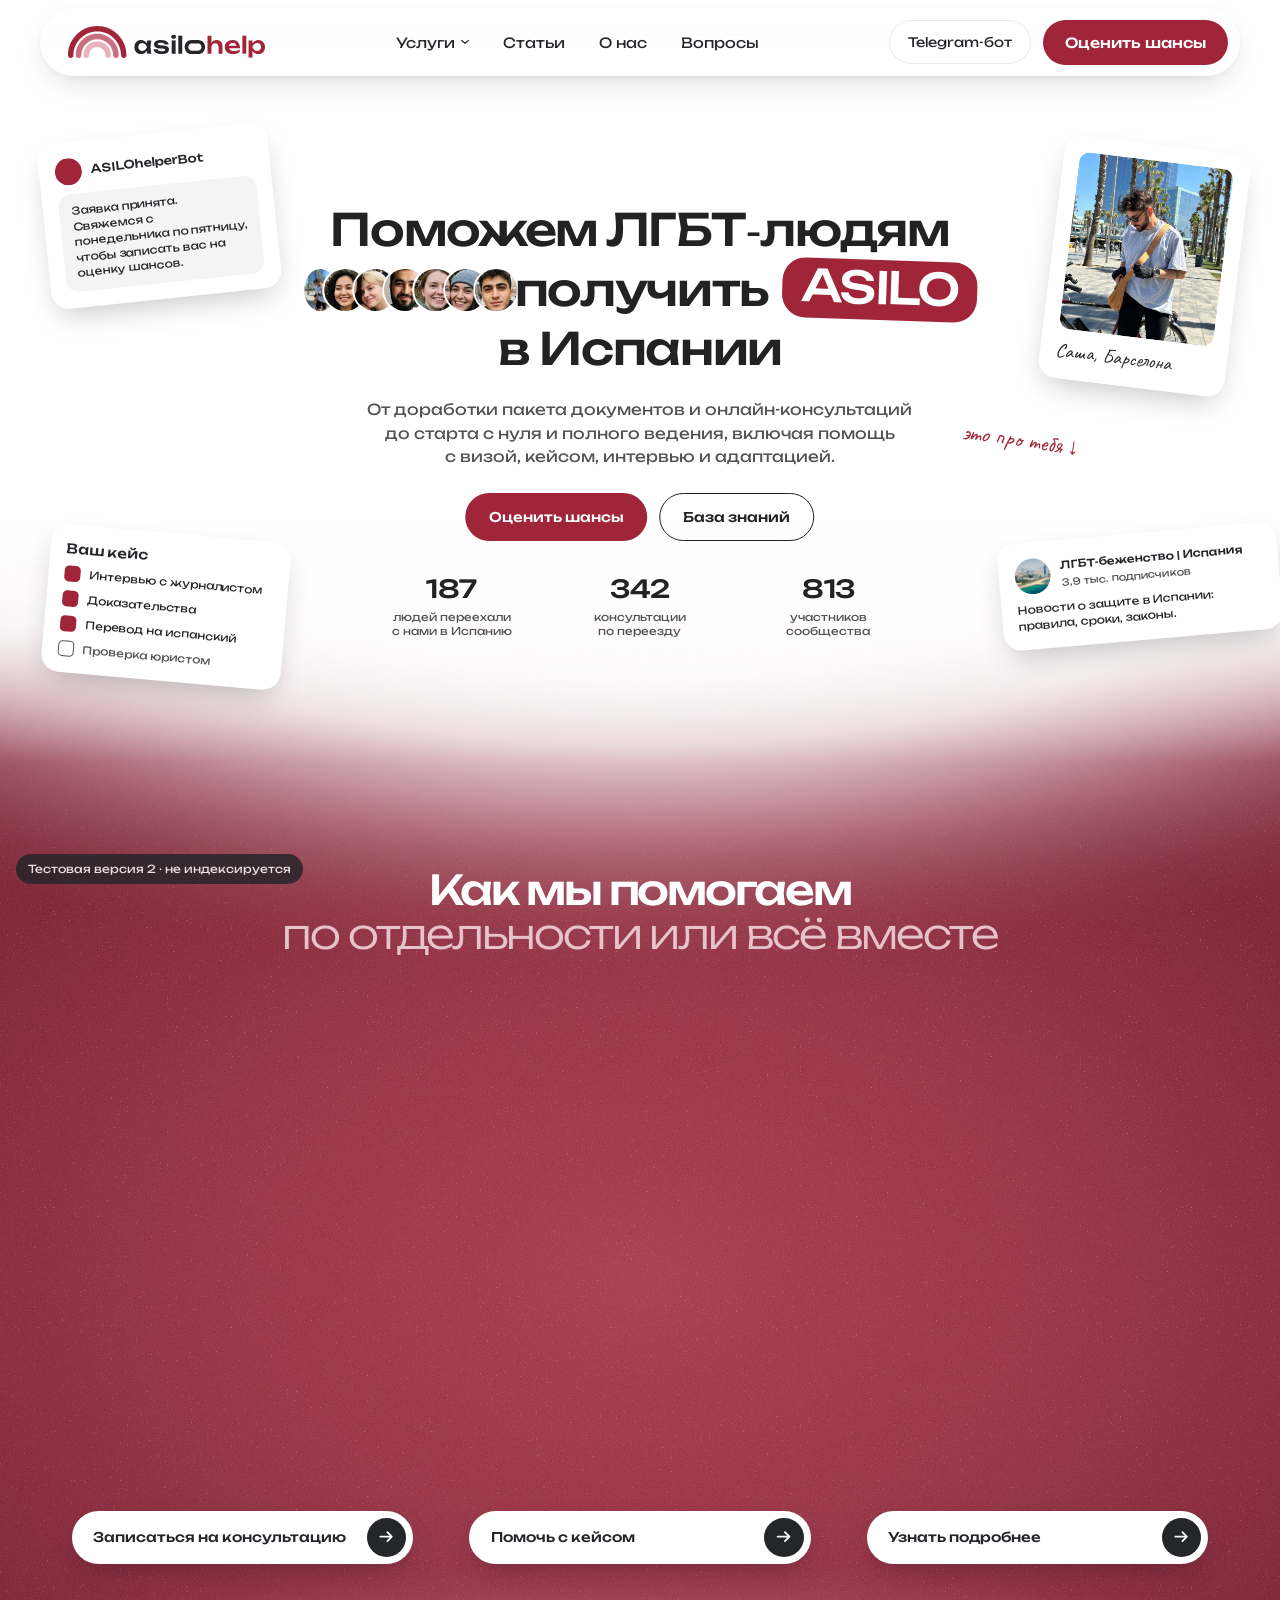
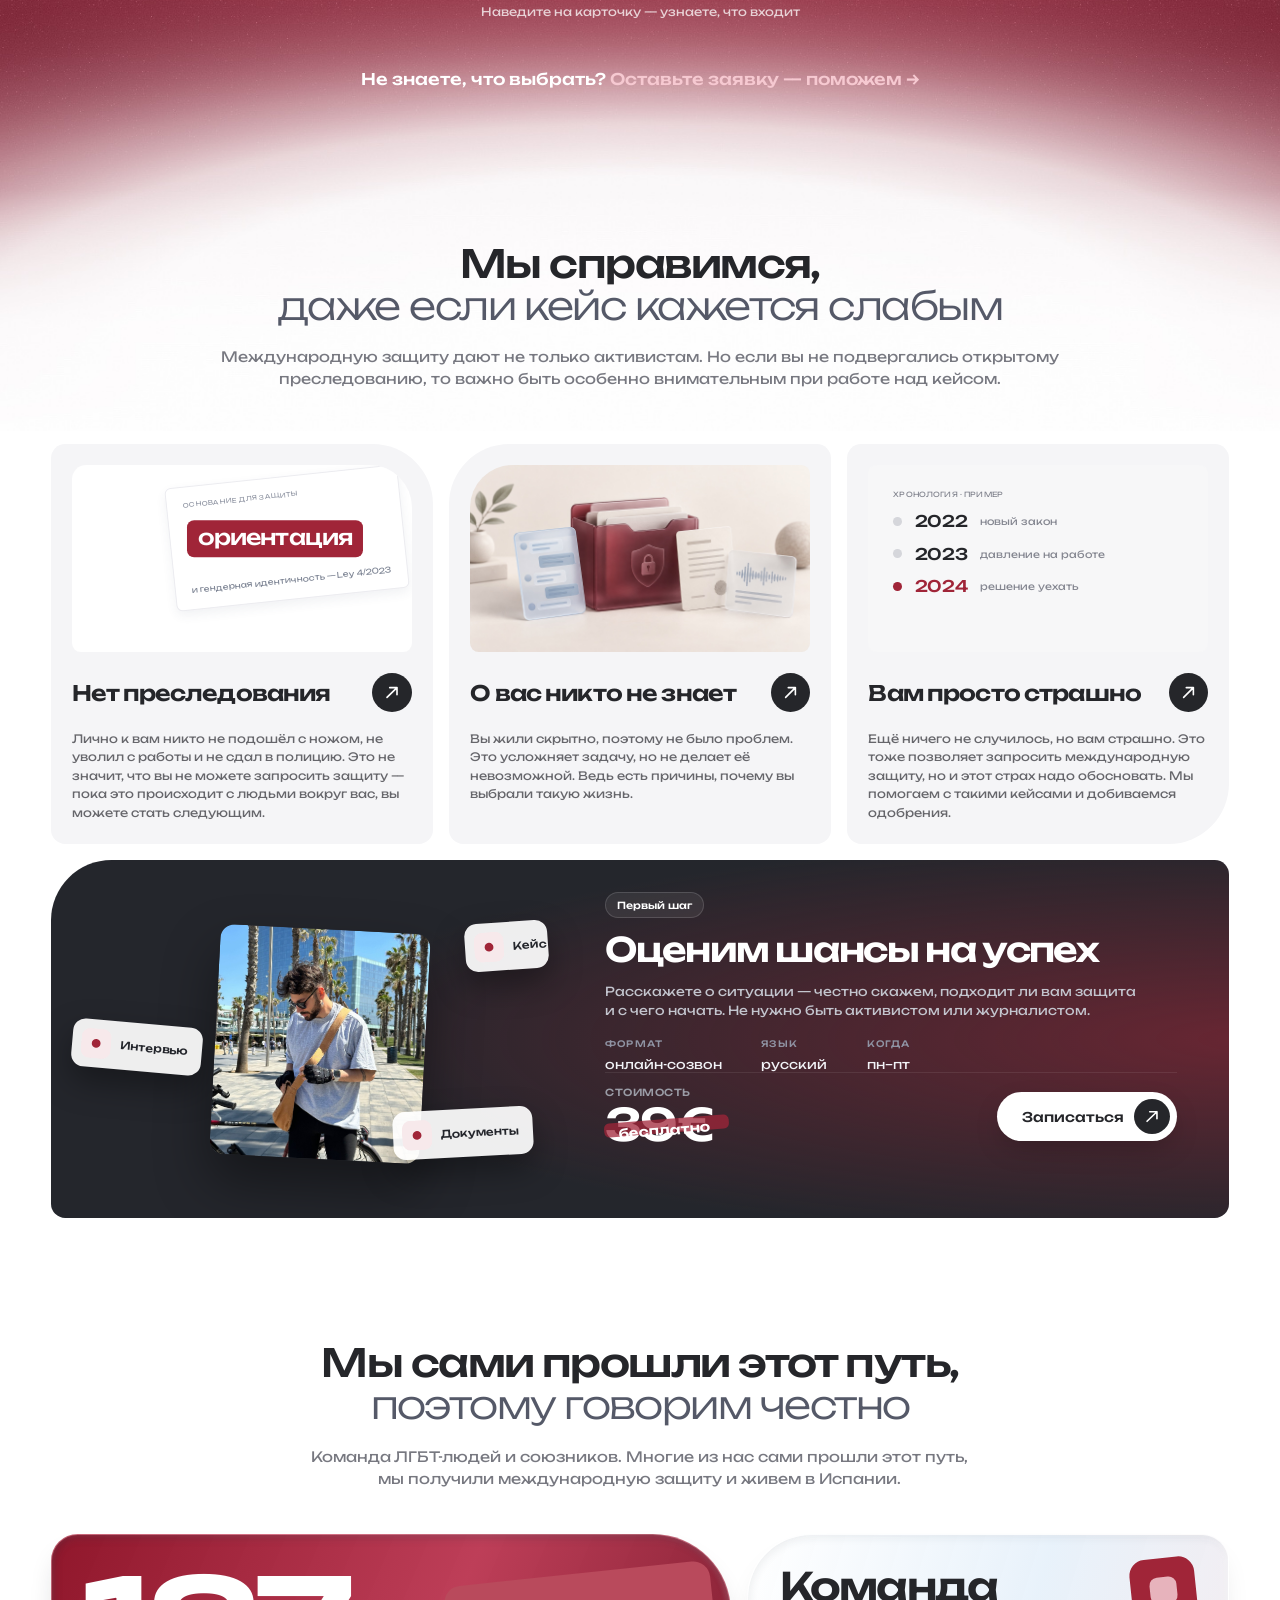
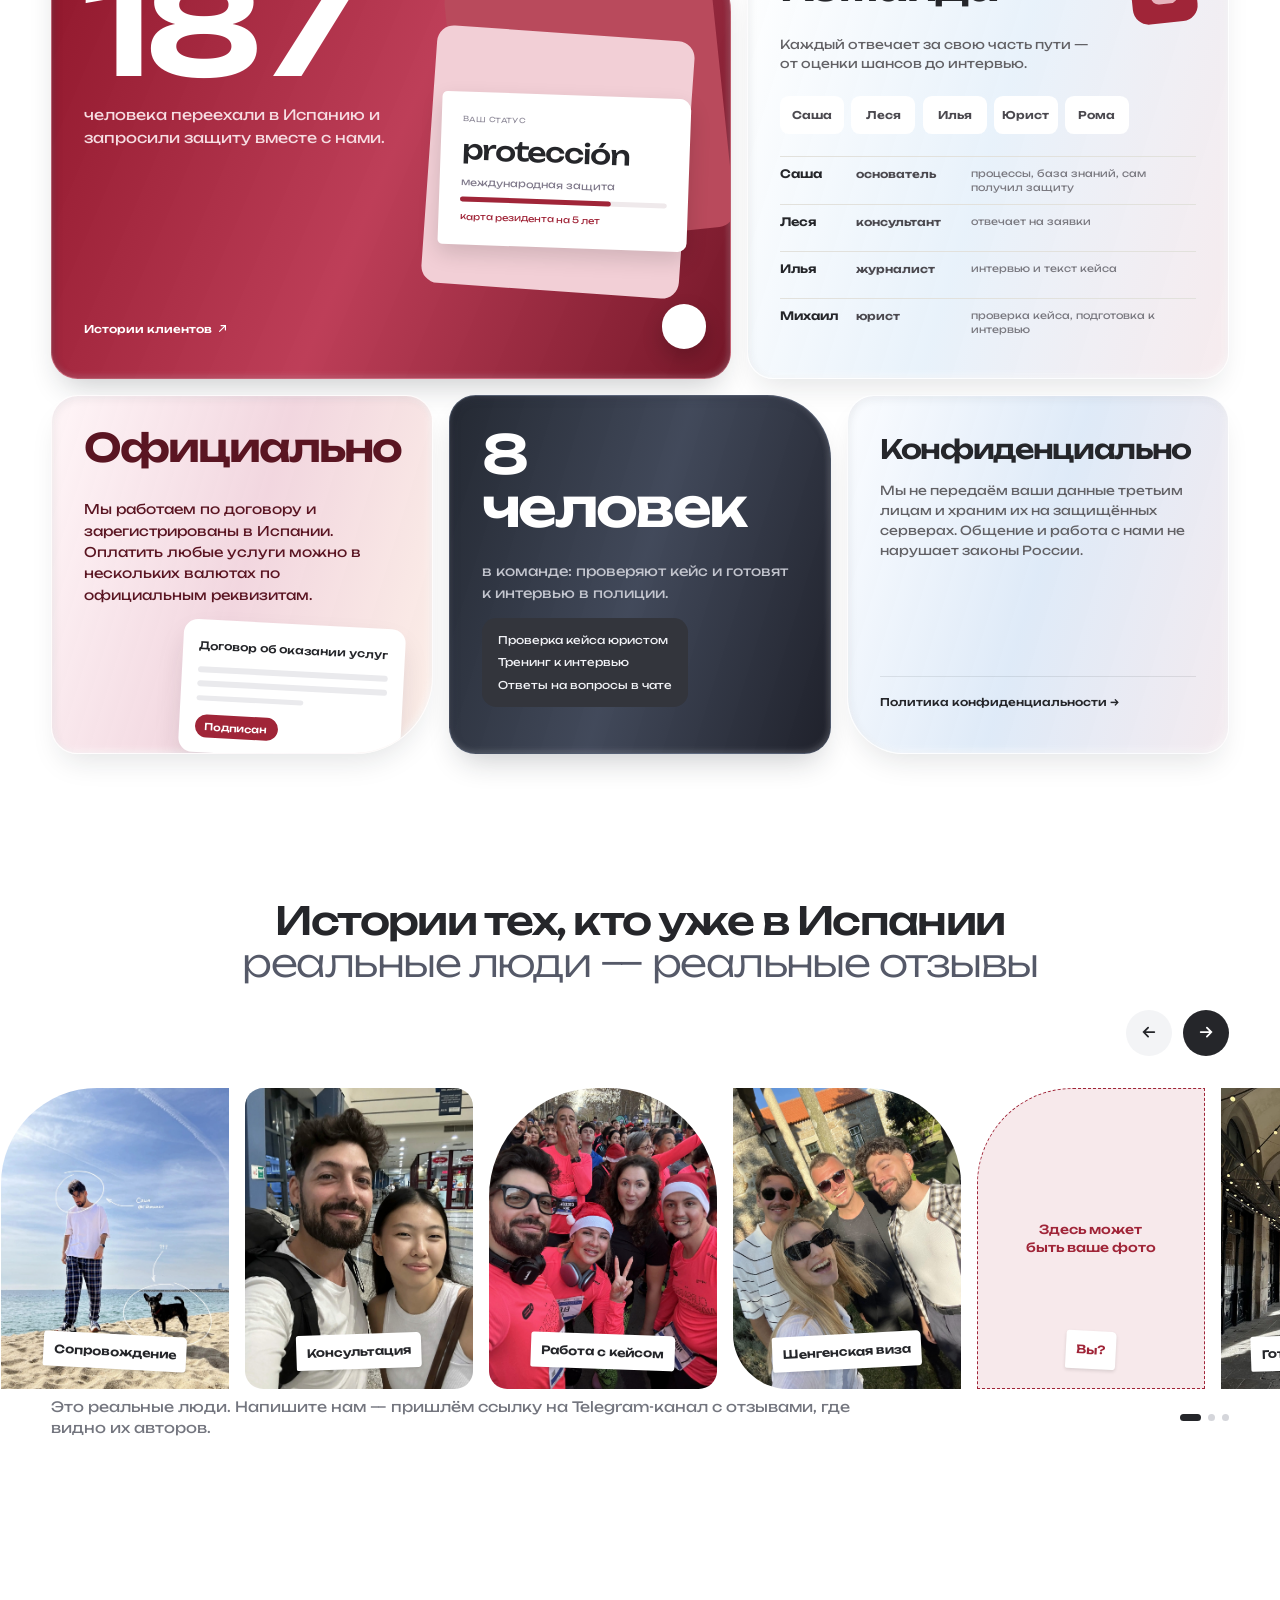
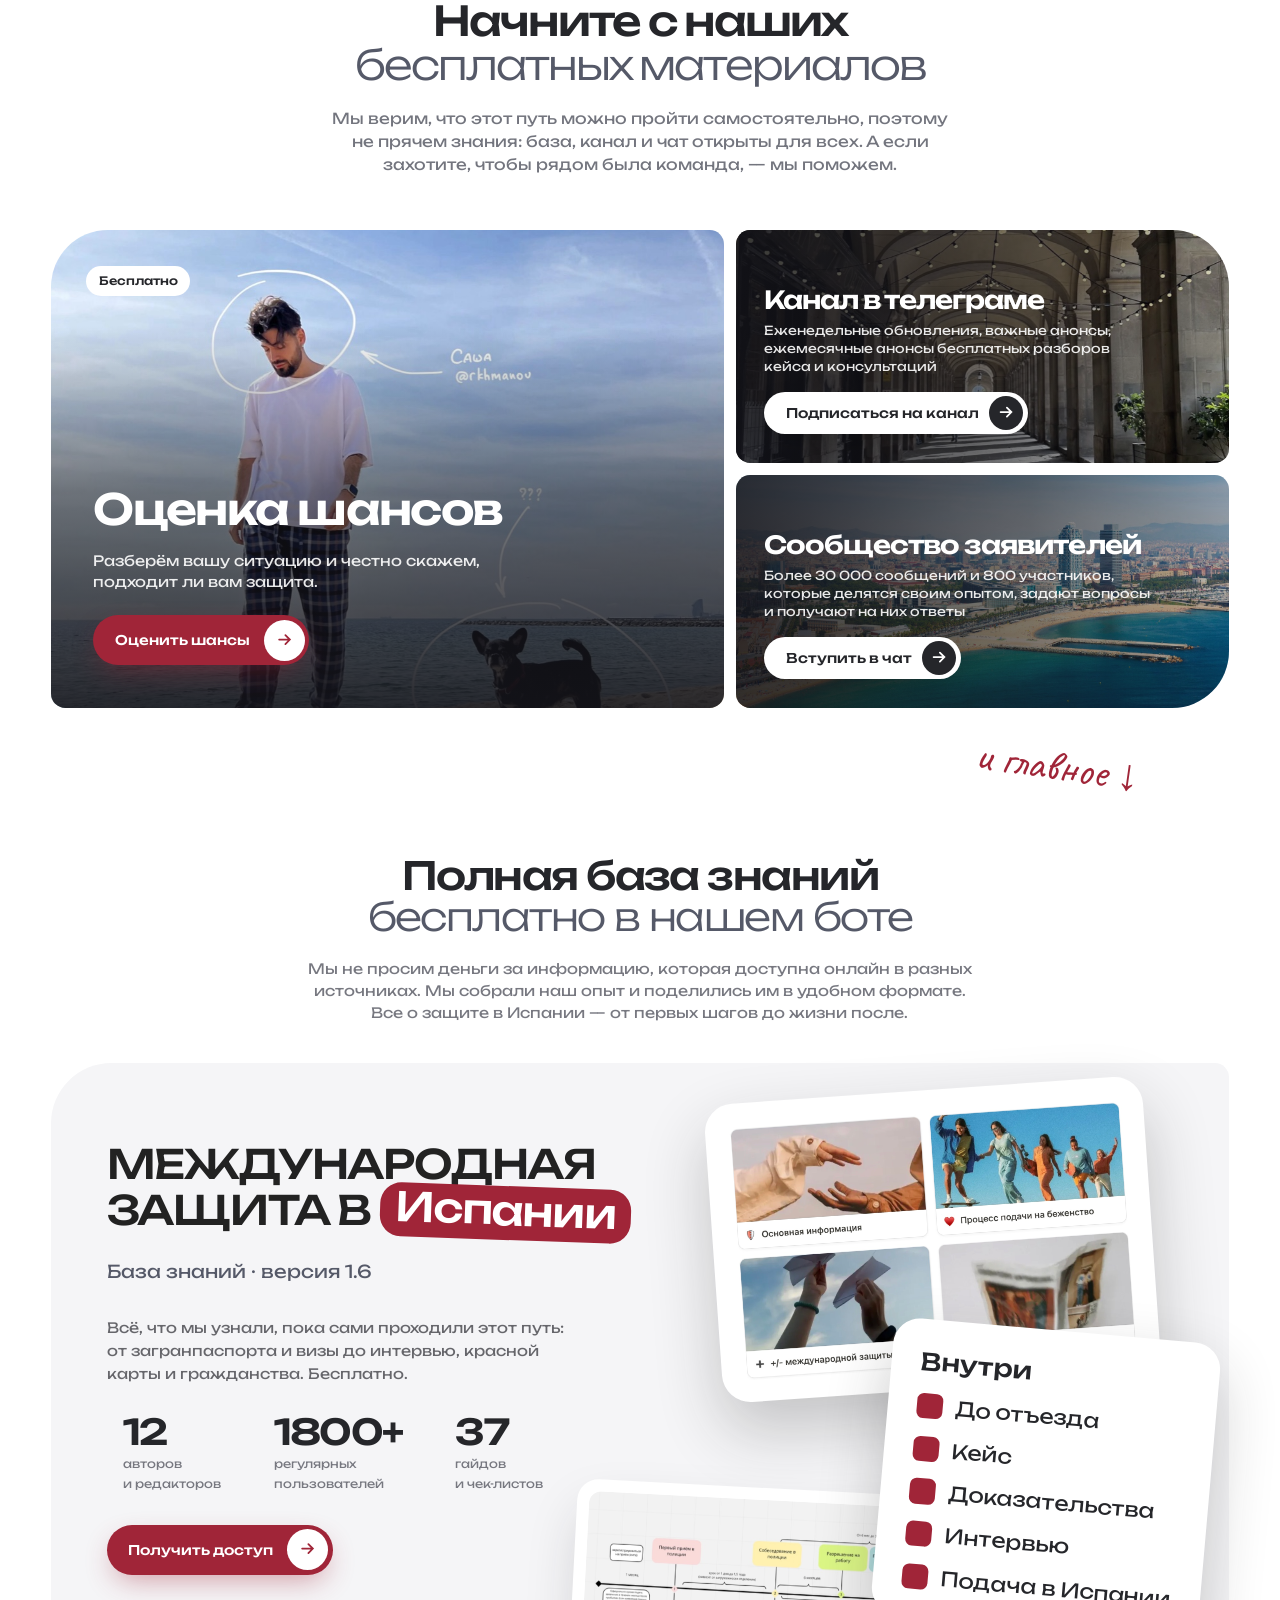
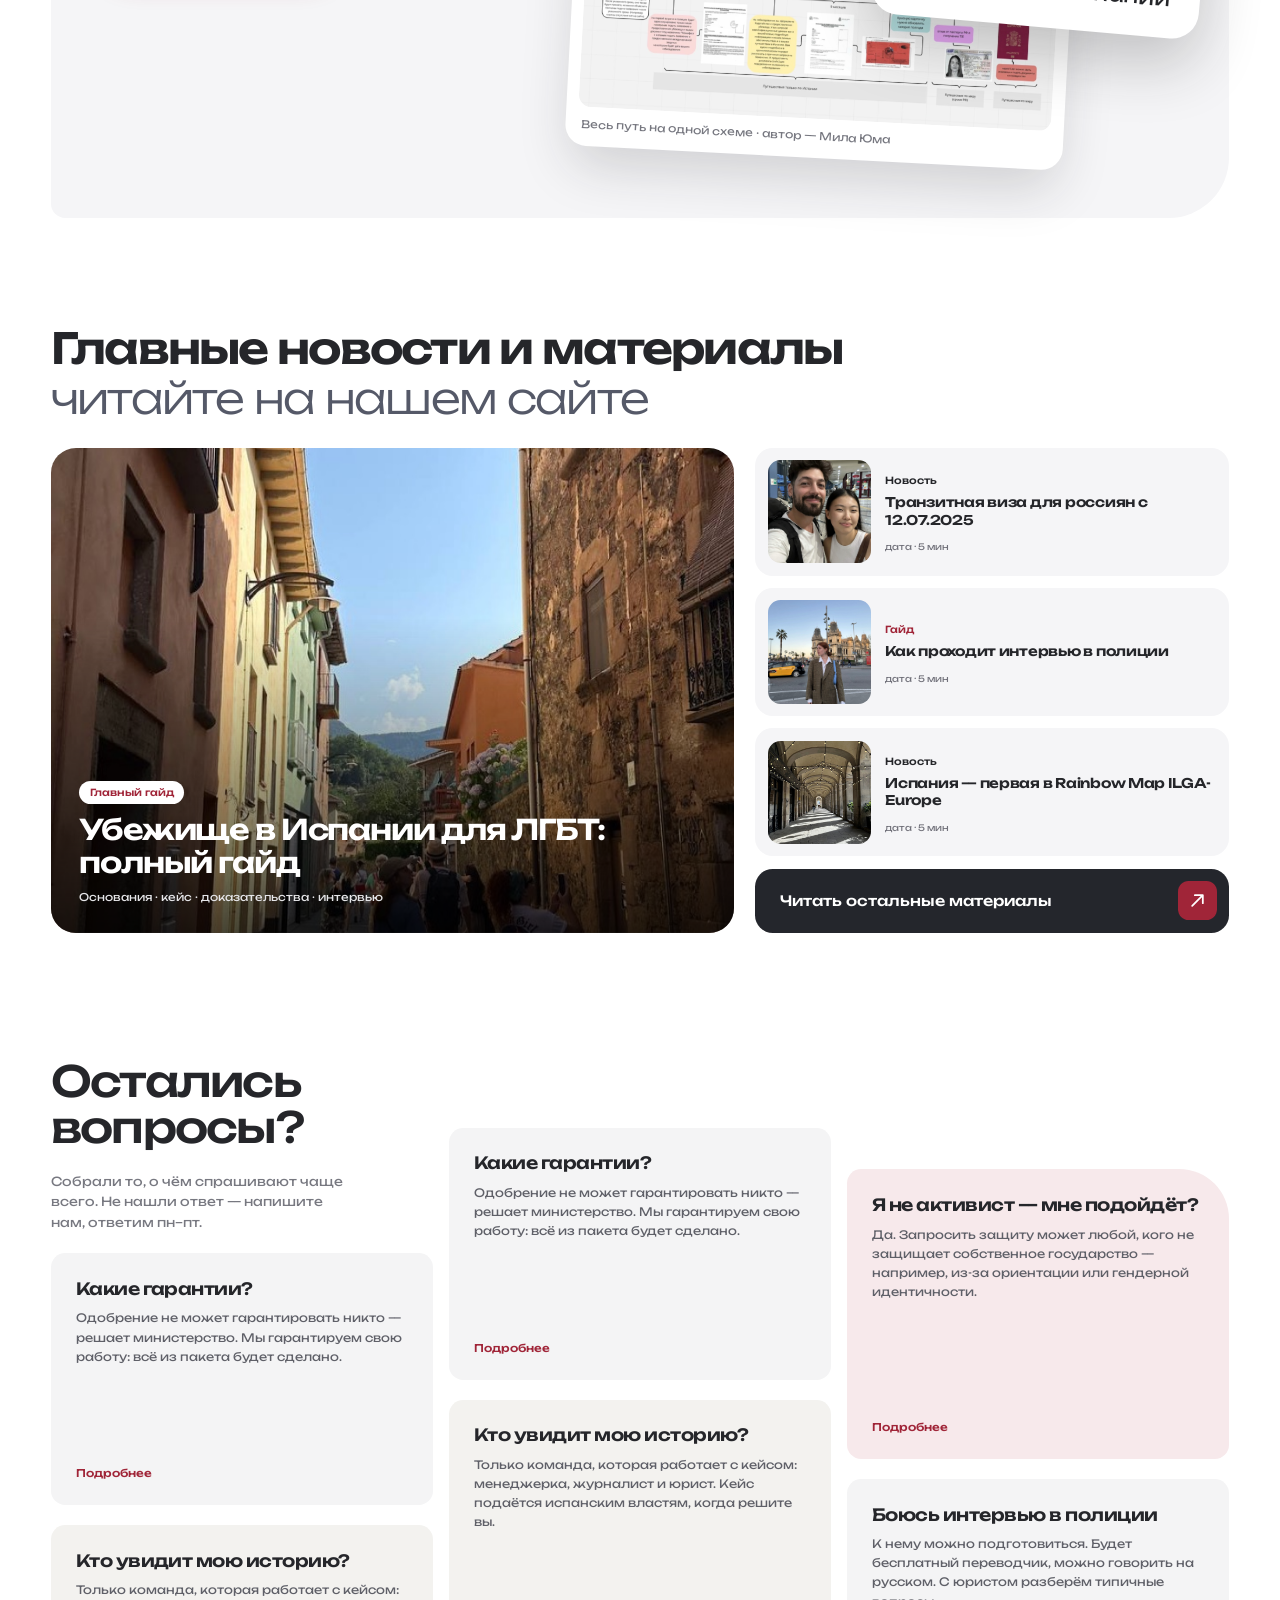
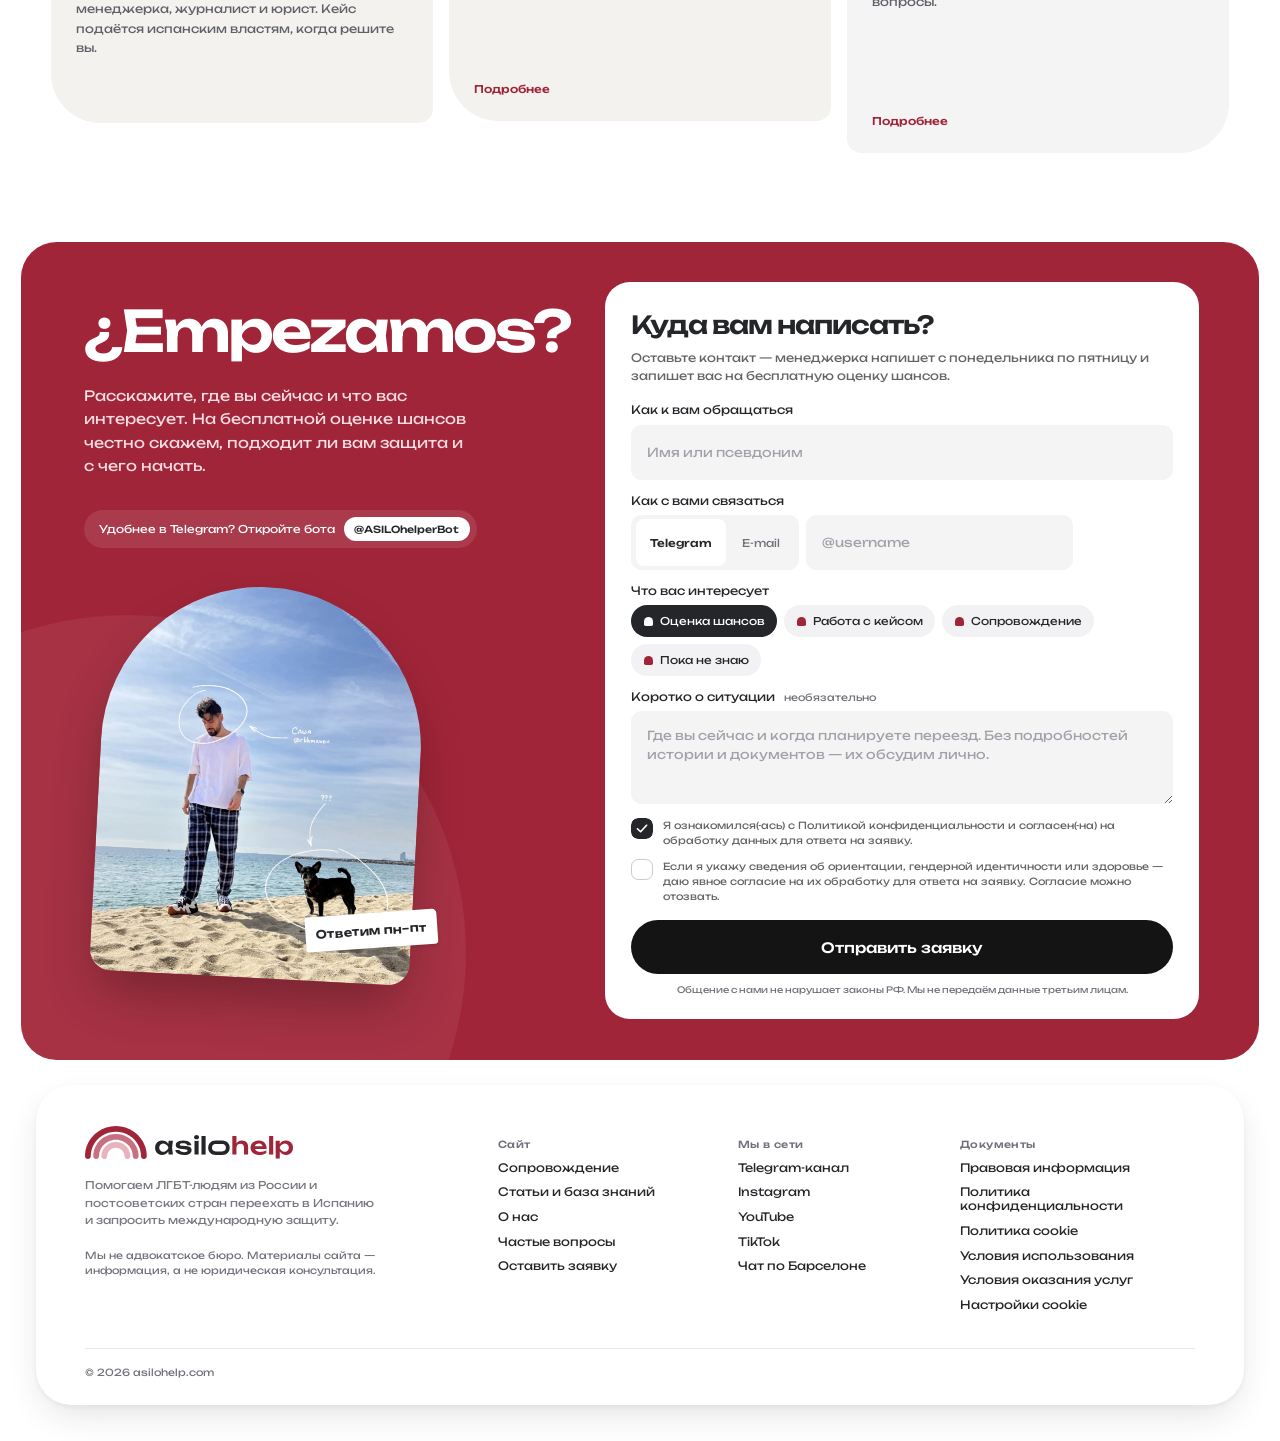
==== commit a3c69722: "v2: оборот карточек белый полупрозрачный с бордовым текстом; убрана зеркальная надпись (Safari) Co-A" ====
--- a/v2/index.html
+++ b/v2/index.html
@@ -10,8 +10,8 @@
 <link rel="preconnect" href="https://fonts.googleapis.com">
 <link rel="preconnect" href="https://fonts.gstatic.com" crossorigin>
 <link href="https://fonts.googleapis.com/css2?family=Caveat&family=Unbounded:wght@300;400;500;600&display=swap" rel="stylesheet">
-<link rel="stylesheet" href="motion.css?v=v2-1">
-<link rel="stylesheet" href="site.css?v=v2-1">
+<link rel="stylesheet" href="motion.css?v=v2-2">
+<link rel="stylesheet" href="site.css?v=v2-2">
 <script>(function(){var r=document.documentElement;function z(){var w=window.innerWidth;r.style.setProperty('--z',(w>=1100&&w!==1440)?Math.min(w/1440,1.6):1);}z();addEventListener('resize',z);})();document.documentElement.classList.add('m-js');if(location.search.indexOf('shot')>-1)document.documentElement.classList.add('shot')</script>
 <style>.shot *,.shot *::before{transition:none!important;animation:none!important} @media (max-width:700px){.br-d{display:none}} .scr, .fl { transform: rotate(var(--rot, 0deg)); } @media (max-width: 1100px) { .fl--inside { animation: none; } }</style>
 </head>
--- a/v2/site.css
+++ b/v2/site.css
@@ -453,3 +453,17 @@
 .fc--a .flip__face > img { width: 117.8%; height: 117.8%; left: 0; top: -17.8%; }
 .fc--b .flip__face > img { width: 131.9%; height: 132%; left: -18.5%; top: -.7%; }
 .fc--c .flip__face > img { width: 176.2%; height: 175.8%; left: -62.5%; top: -18.8%; }
+/* оборот карточки: белая полупрозрачная вуаль, бордовый текст */
+.flip__back::after { background: rgba(255,255,255,.72); -webkit-backdrop-filter: blur(2px); backdrop-filter: blur(2px); }
+.flip__back p { color: #A02538; font-weight: 400; }
+.flip__back b { color: #5A1522; font-weight: 600; }
+/* Safari: лицевая надпись просвечивала зеркально — прячем лицевую сторону на середине поворота */
+.flip__face, .flip__face * { -webkit-backface-visibility: hidden; backface-visibility: hidden; }
+.flip__front { transition: visibility 0s .4s; }
+.flip__back { visibility: hidden; transition: visibility 0s .4s; }
+@media (hover: hover) {
+  .flip:hover .flip__front, .flip:focus-visible .flip__front { visibility: hidden; }
+  .flip:hover .flip__back, .flip:focus-visible .flip__back { visibility: visible; }
+}
+.flip.is-flipped .flip__front { visibility: hidden; } .flip.is-flipped .flip__back { visibility: visible; }
+@media (prefers-reduced-motion: reduce) { .flip__front, .flip__back { transition: none; } }
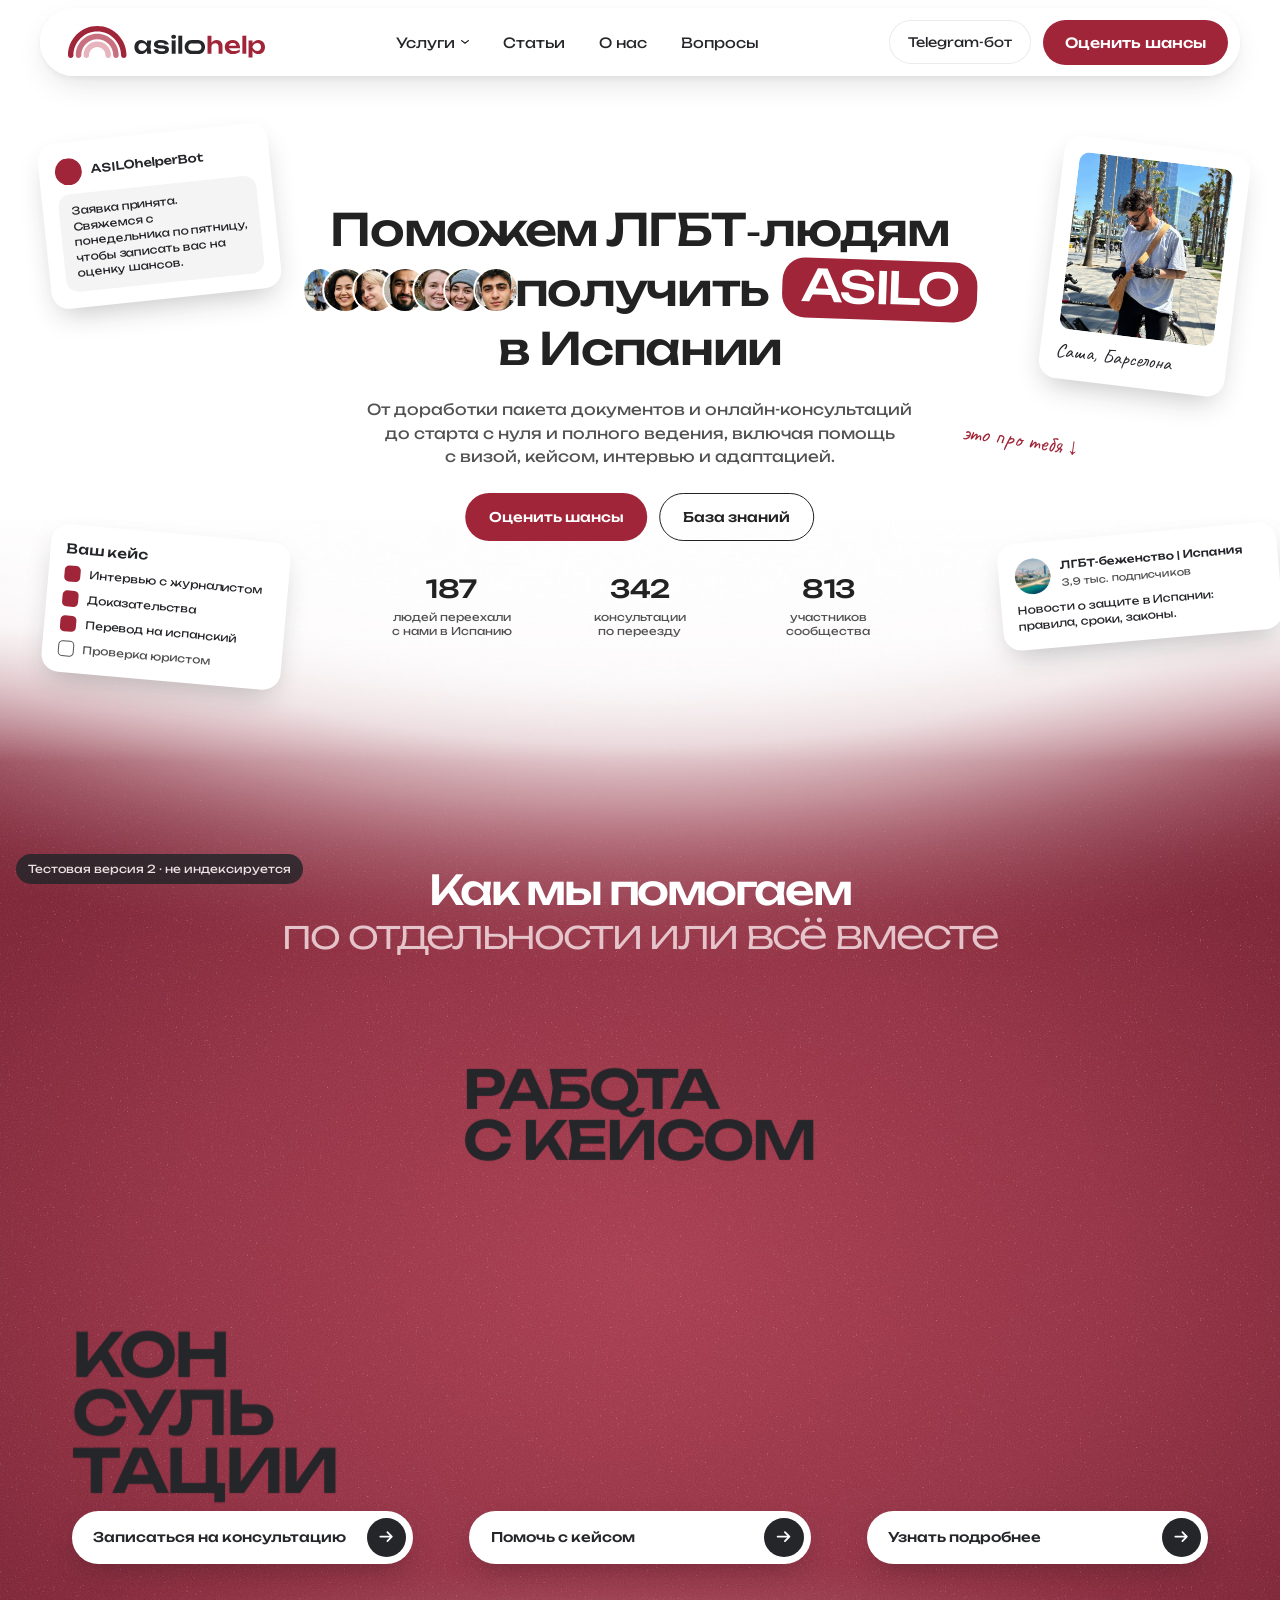
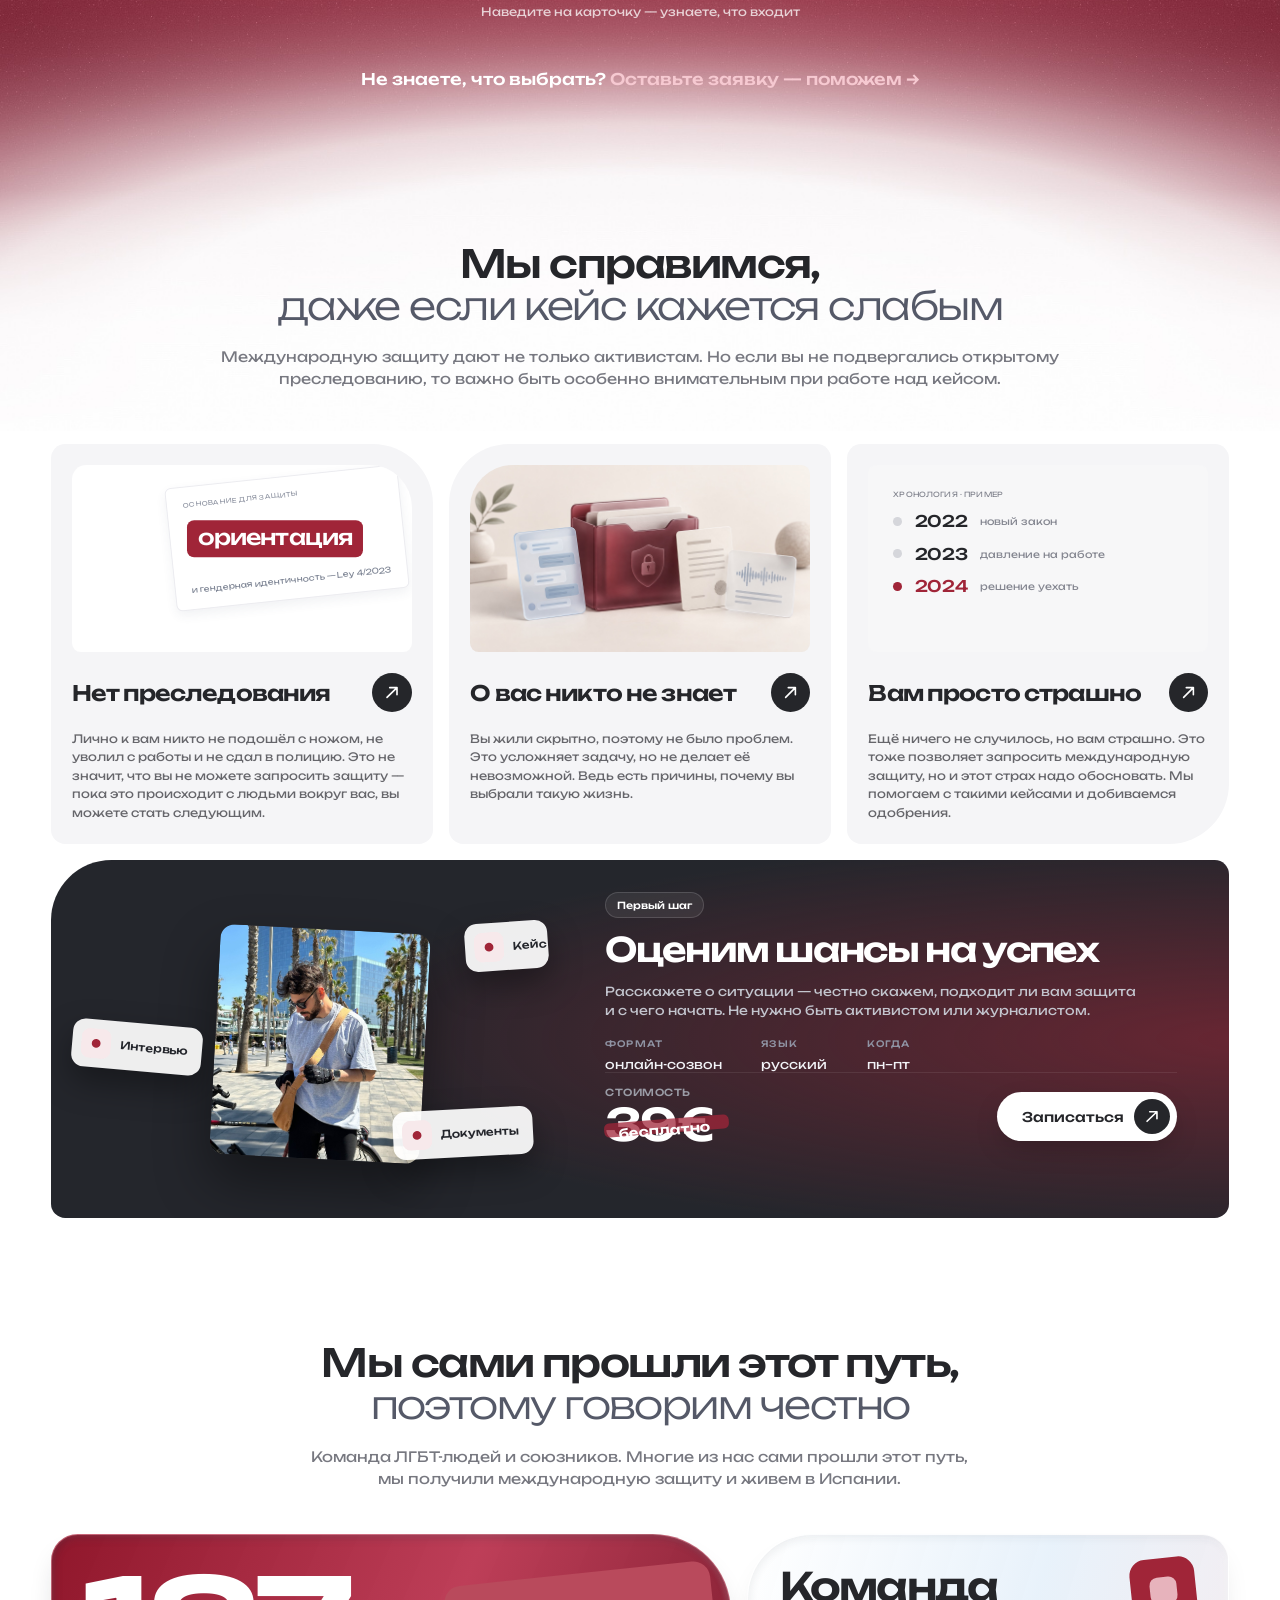
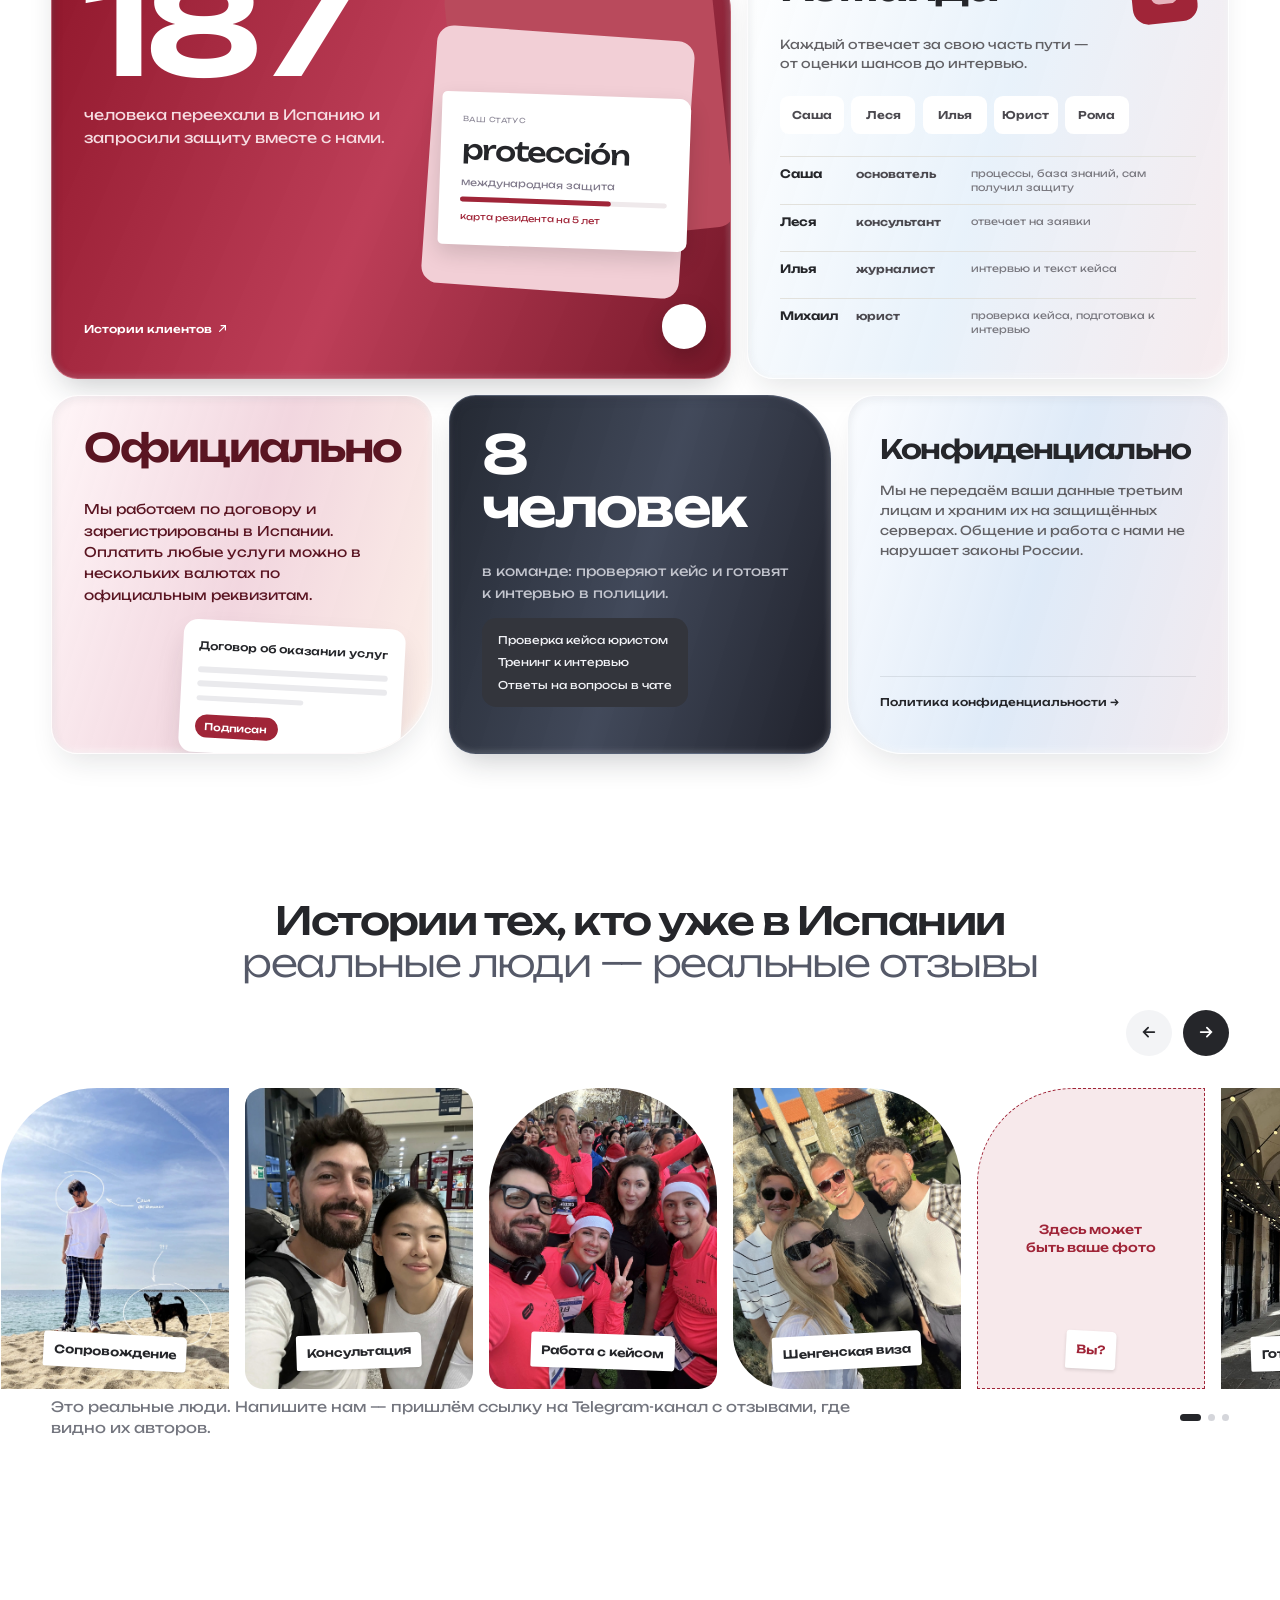
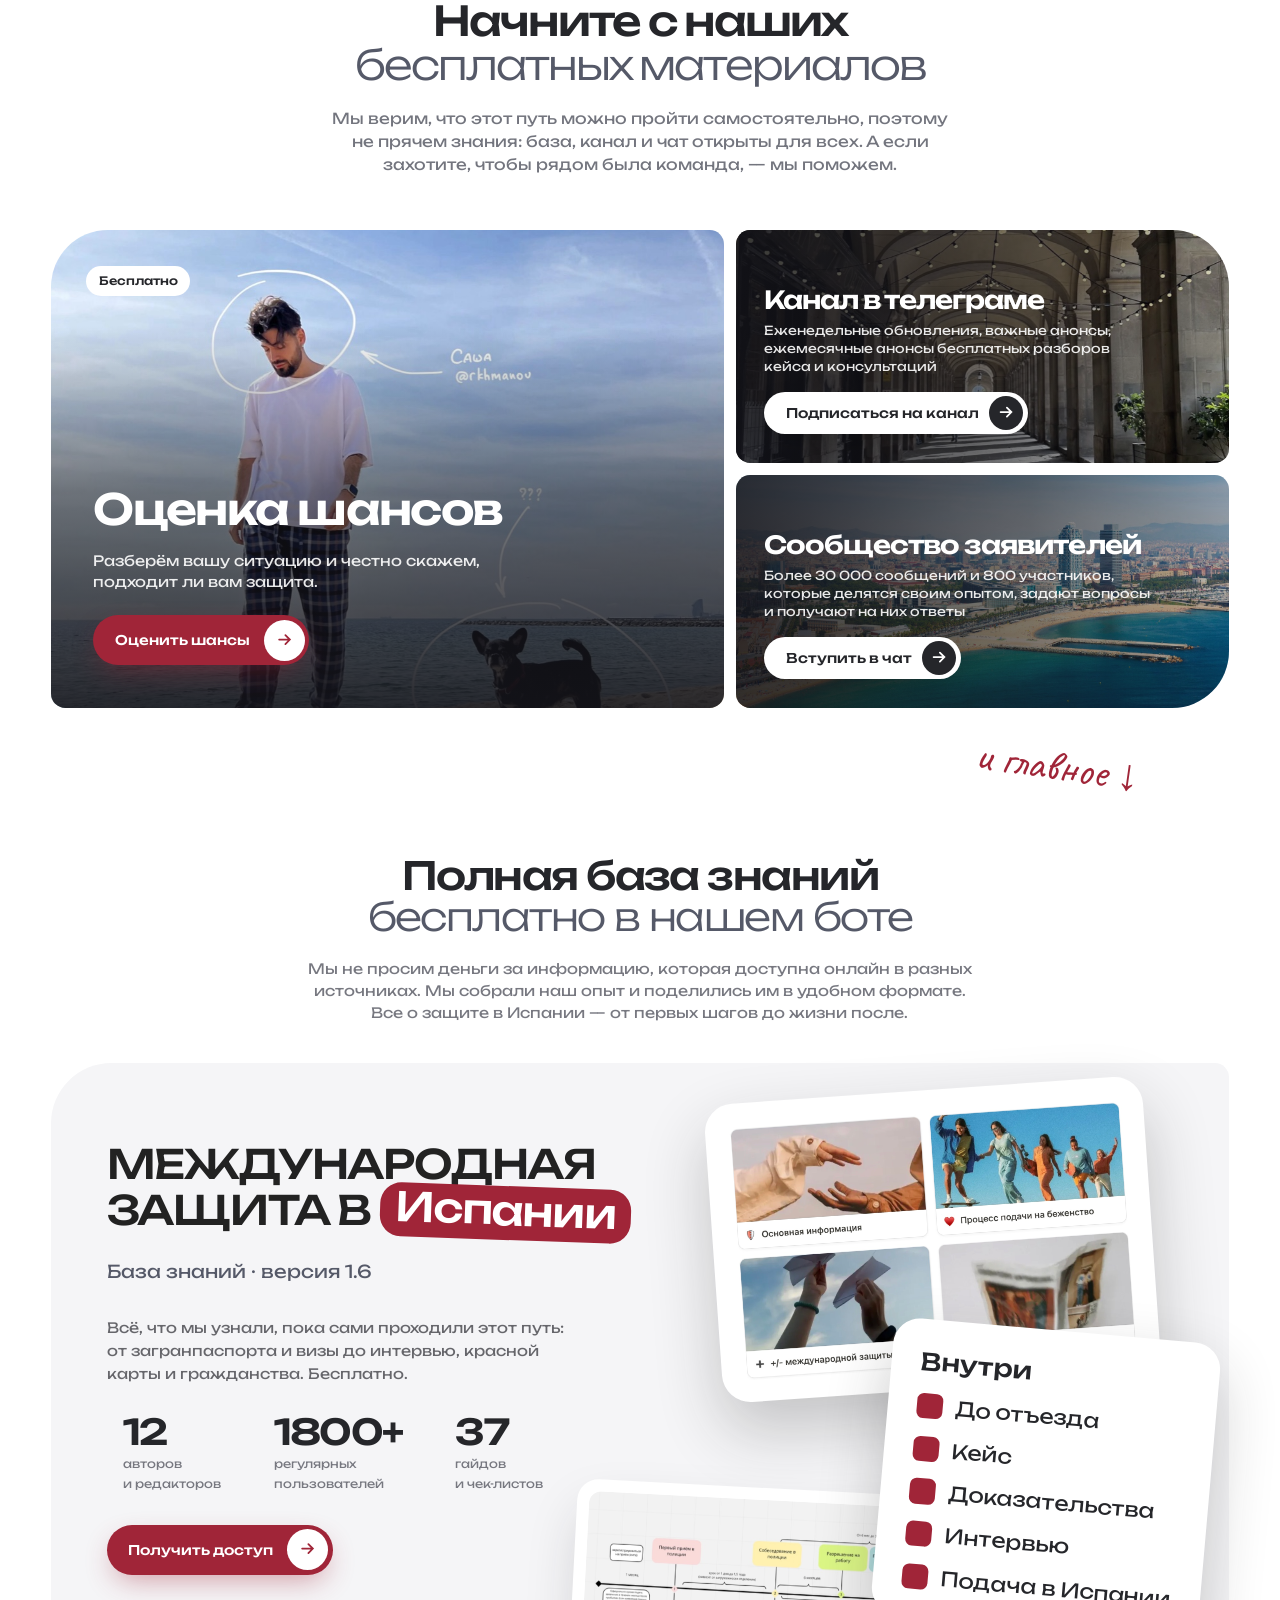
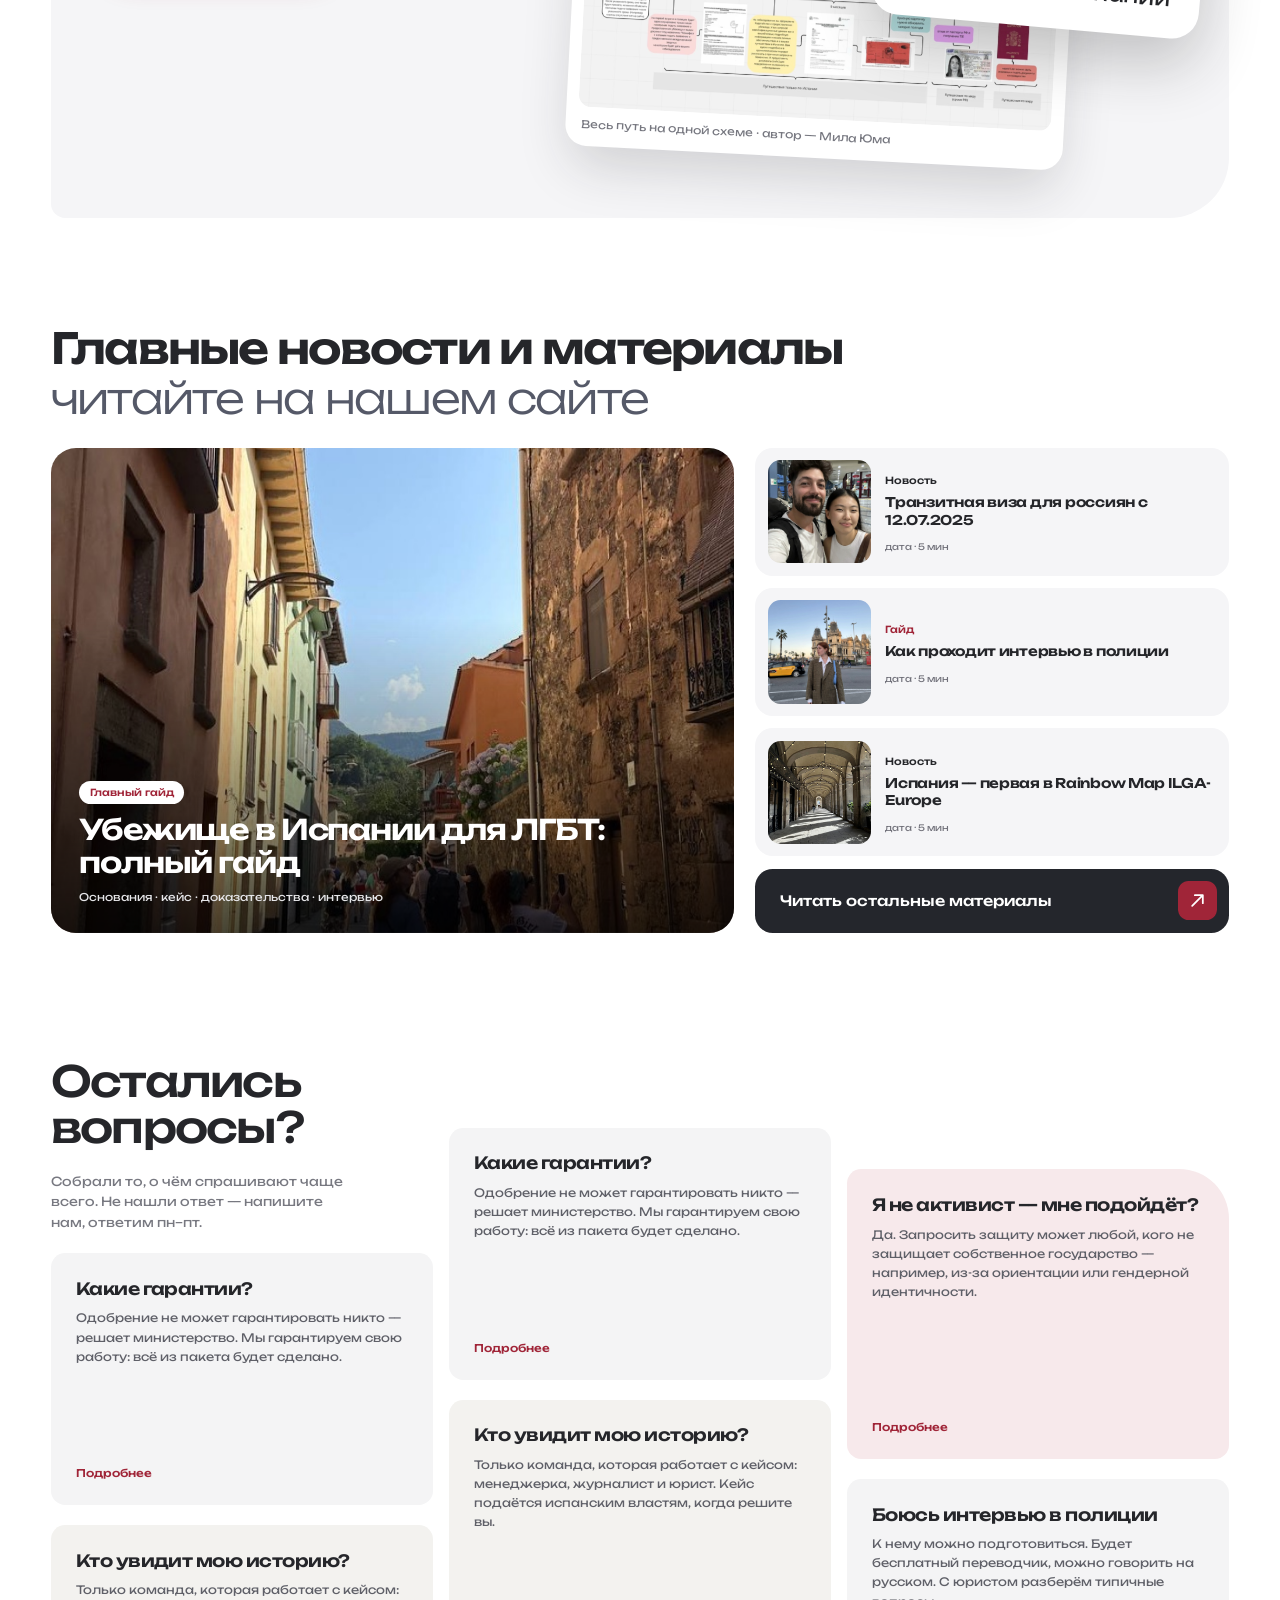
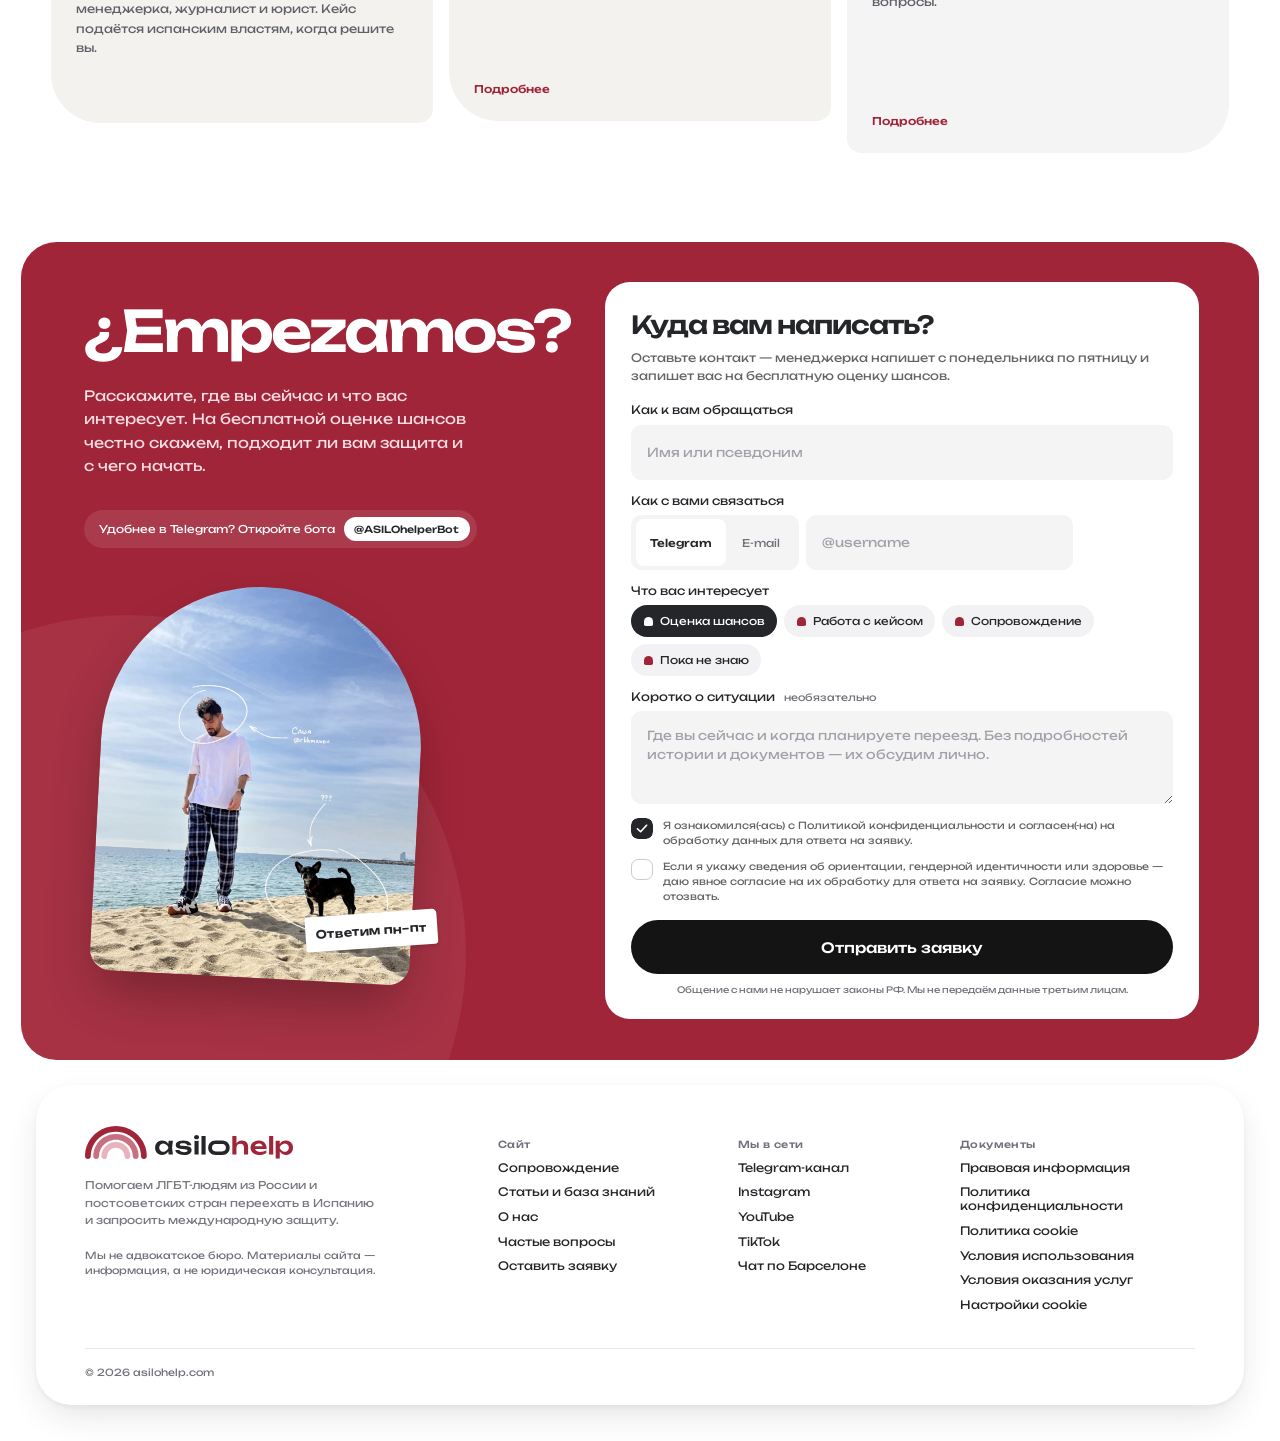
==== commit 6eaf4f6d: "v2: стороны карточки меняются ровно на ребре (симметричная кривая 0,8 с), без пропадания Co-Authored" ====
--- a/v2/index.html
+++ b/v2/index.html
@@ -10,8 +10,8 @@
 <link rel="preconnect" href="https://fonts.googleapis.com">
 <link rel="preconnect" href="https://fonts.gstatic.com" crossorigin>
 <link href="https://fonts.googleapis.com/css2?family=Caveat&family=Unbounded:wght@300;400;500;600&display=swap" rel="stylesheet">
-<link rel="stylesheet" href="motion.css?v=v2-2">
-<link rel="stylesheet" href="site.css?v=v2-2">
+<link rel="stylesheet" href="motion.css?v=v2-3">
+<link rel="stylesheet" href="site.css?v=v2-3">
 <script>(function(){var r=document.documentElement;function z(){var w=window.innerWidth;r.style.setProperty('--z',(w>=1100&&w!==1440)?Math.min(w/1440,1.6):1);}z();addEventListener('resize',z);})();document.documentElement.classList.add('m-js');if(location.search.indexOf('shot')>-1)document.documentElement.classList.add('shot')</script>
 <style>.shot *,.shot *::before{transition:none!important;animation:none!important} @media (max-width:700px){.br-d{display:none}} .scr, .fl { transform: rotate(var(--rot, 0deg)); } @media (max-width: 1100px) { .fl--inside { animation: none; } }</style>
 </head>
--- a/v2/site.css
+++ b/v2/site.css
@@ -467,3 +467,8 @@
 }
 .flip.is-flipped .flip__front { visibility: hidden; } .flip.is-flipped .flip__back { visibility: visible; }
 @media (prefers-reduced-motion: reduce) { .flip__front, .flip__back { transition: none; } }
+/* переворот: симметричная кривая — ребро (90°) ровно на середине, 0,4 с. Стороны меняются точно в этот момент в обе стороны */
+.flip__inner { transition: transform .8s cubic-bezier(.65,0,.35,1), translate .45s var(--m-ease, ease); }
+.flip__front { transform: rotateY(0deg) translateZ(1px); }
+.flip__back { transform: rotateY(180deg) translateZ(1px); }
+.flip__front, .flip__back { transition: visibility 0s linear .4s; }
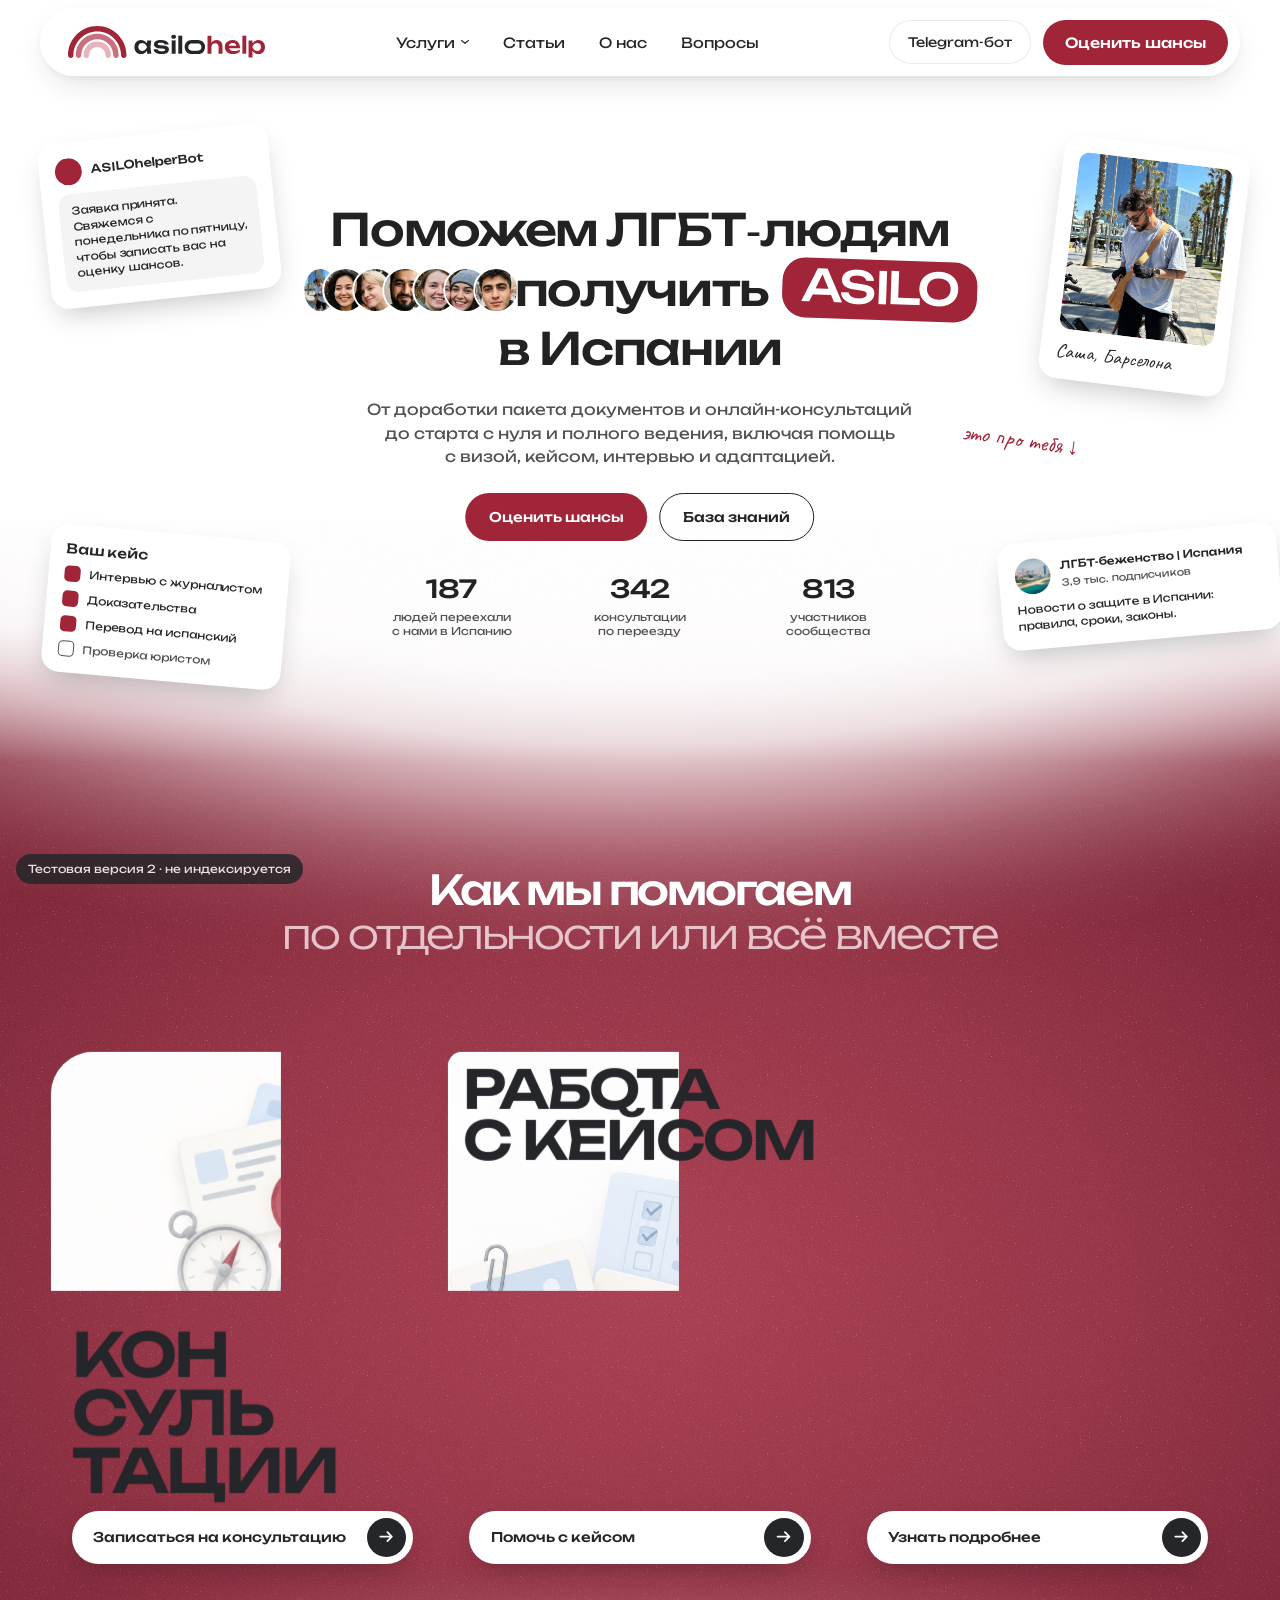
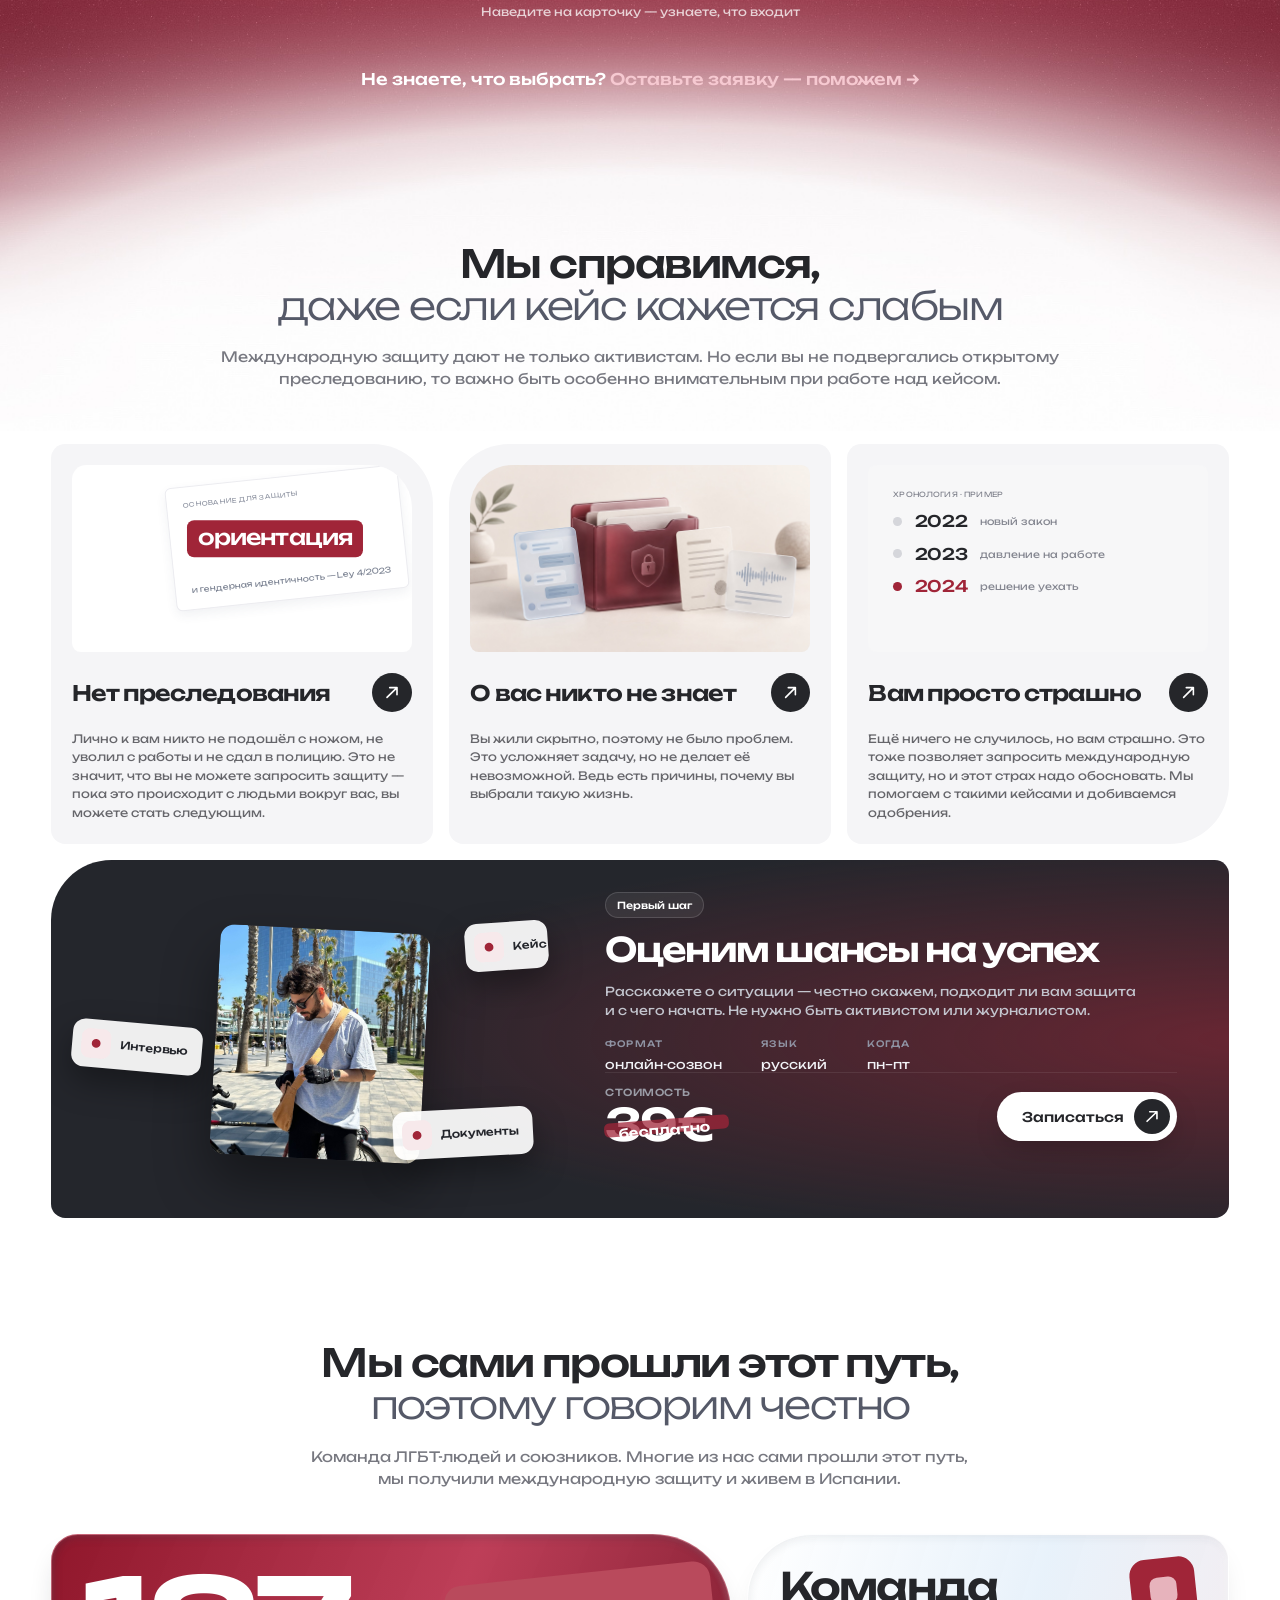
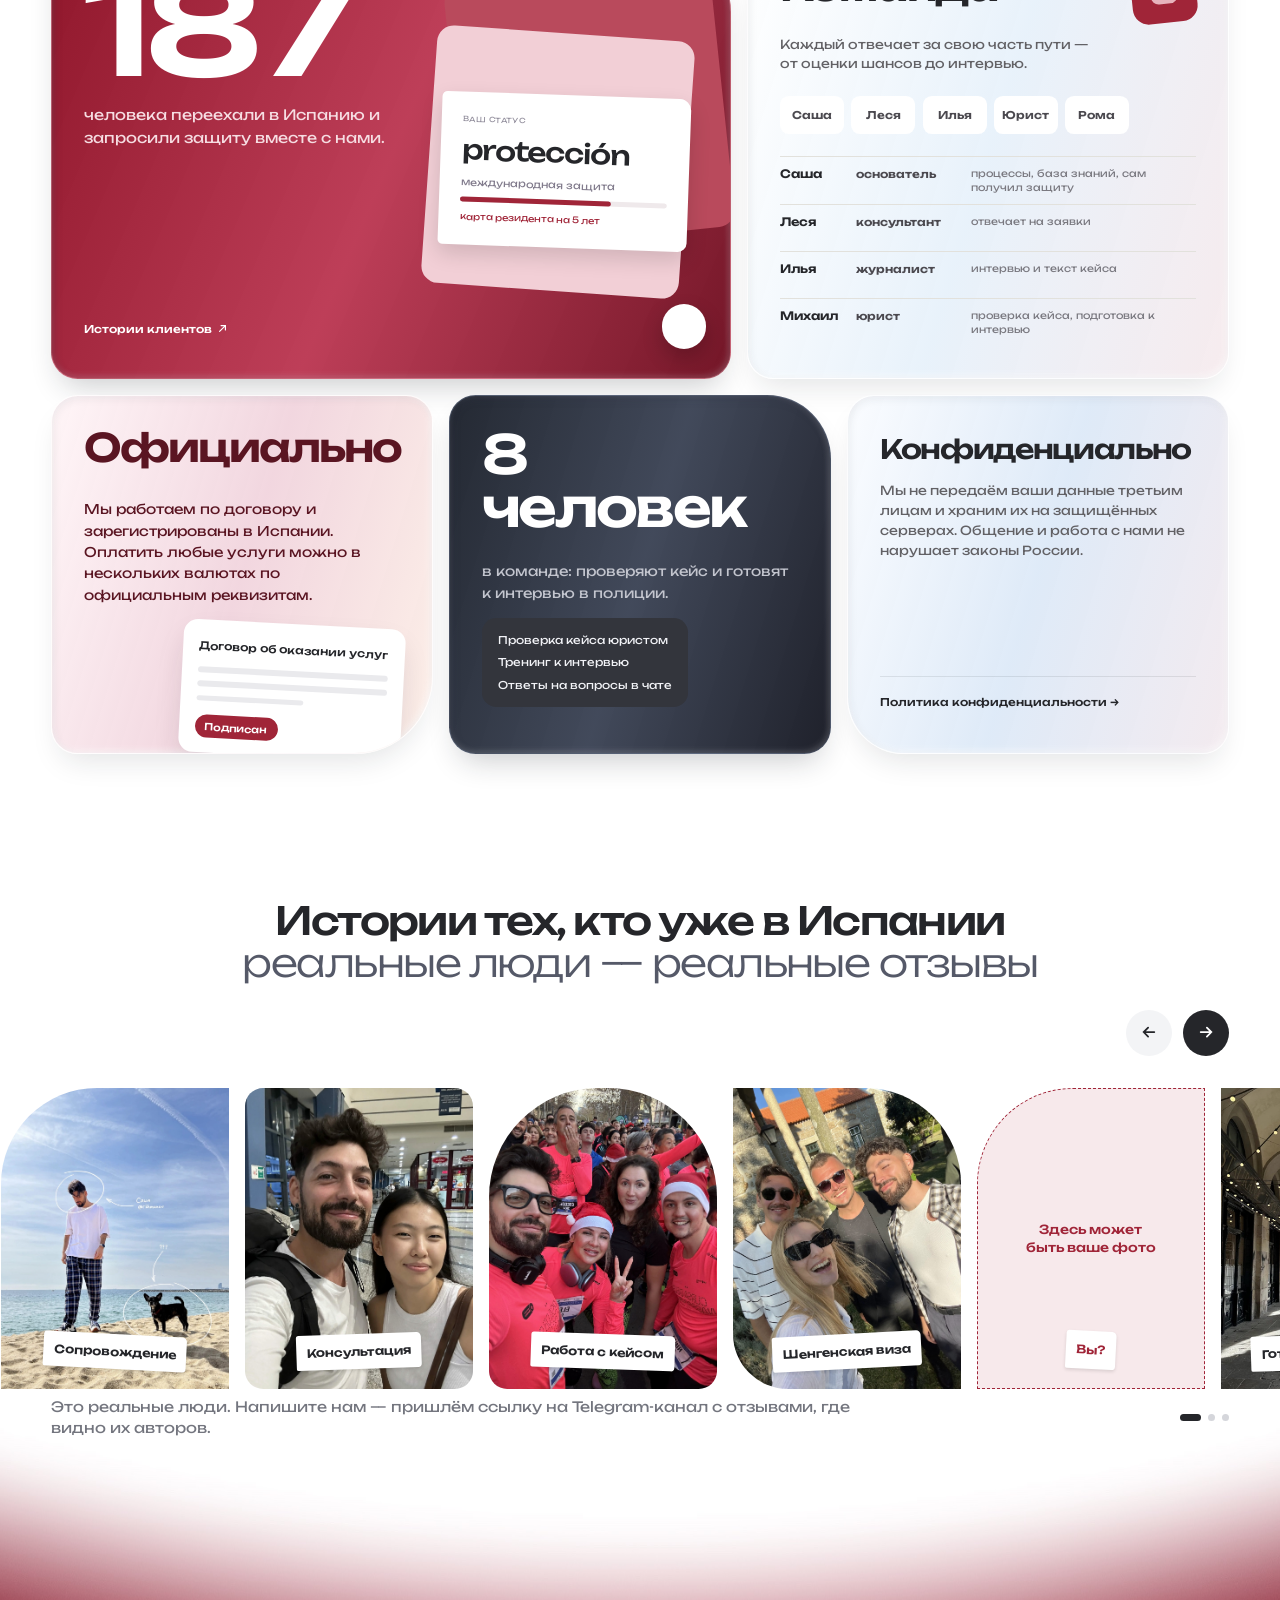
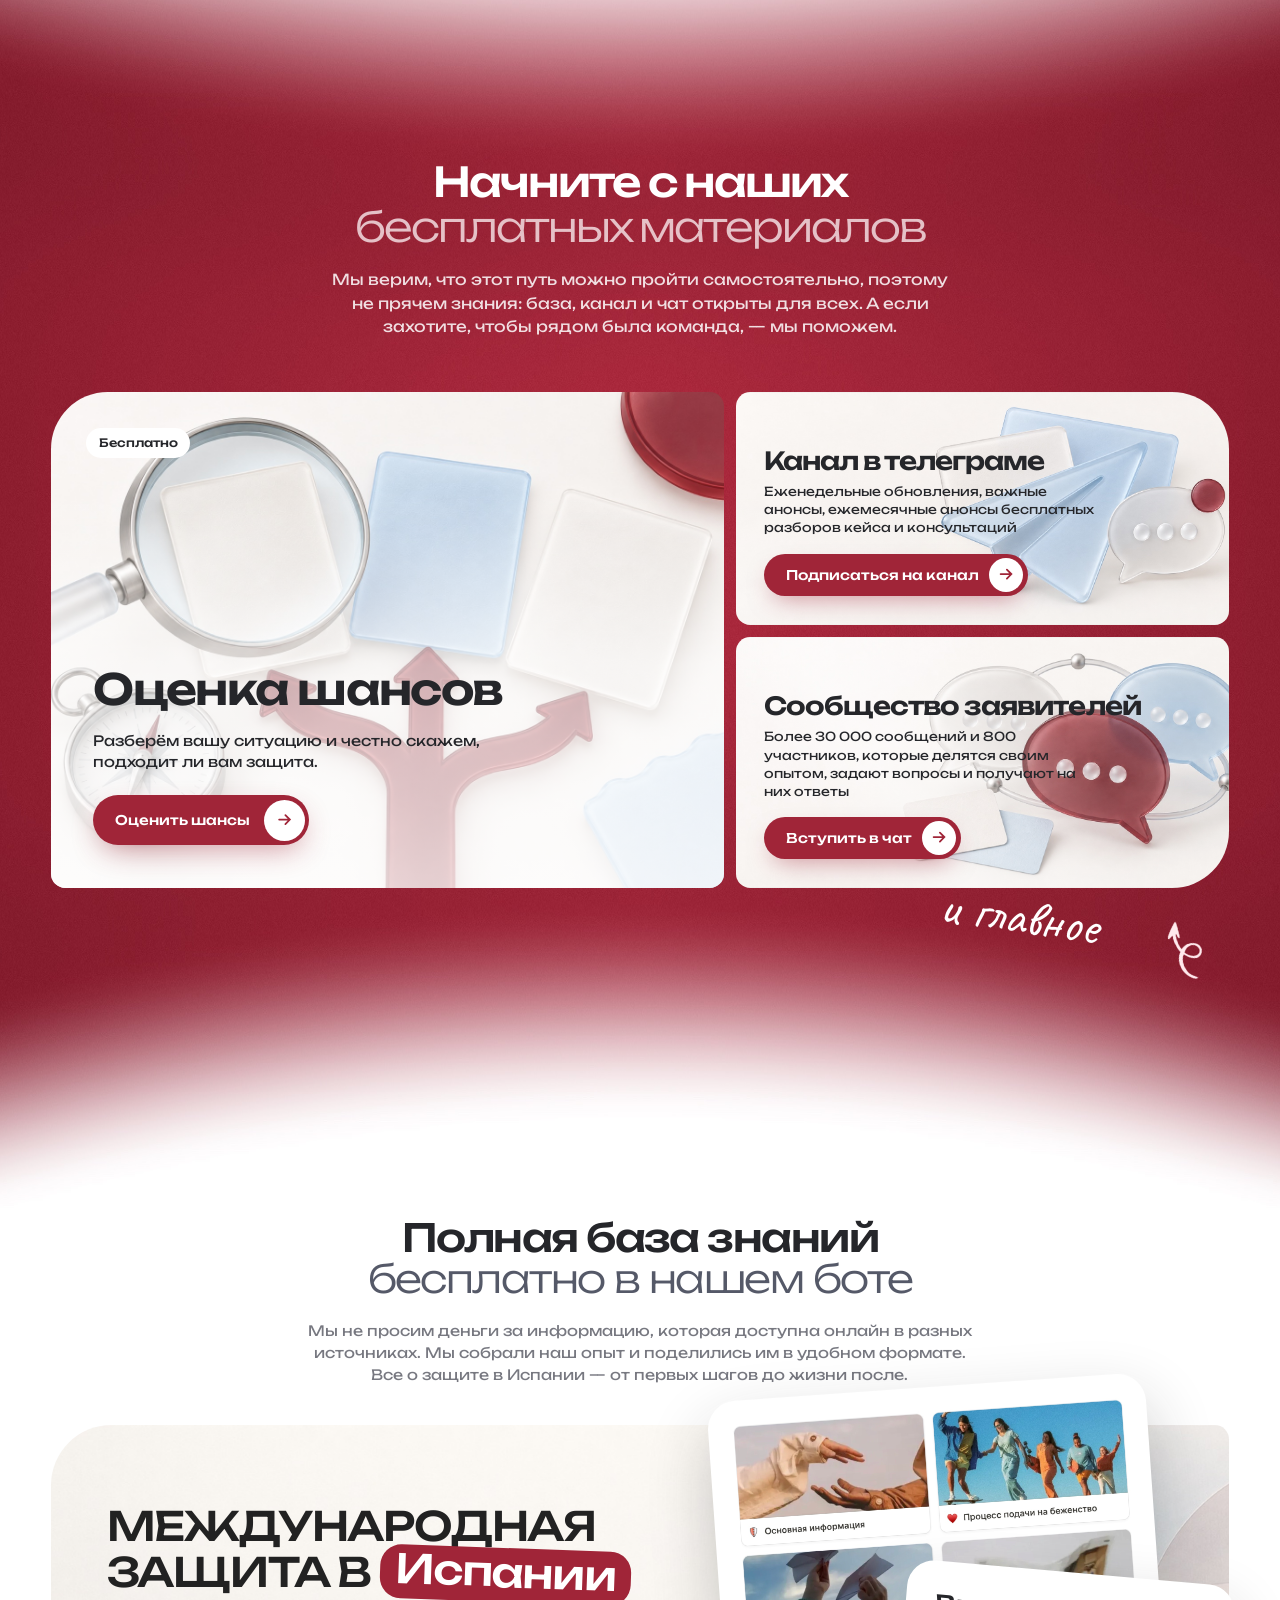
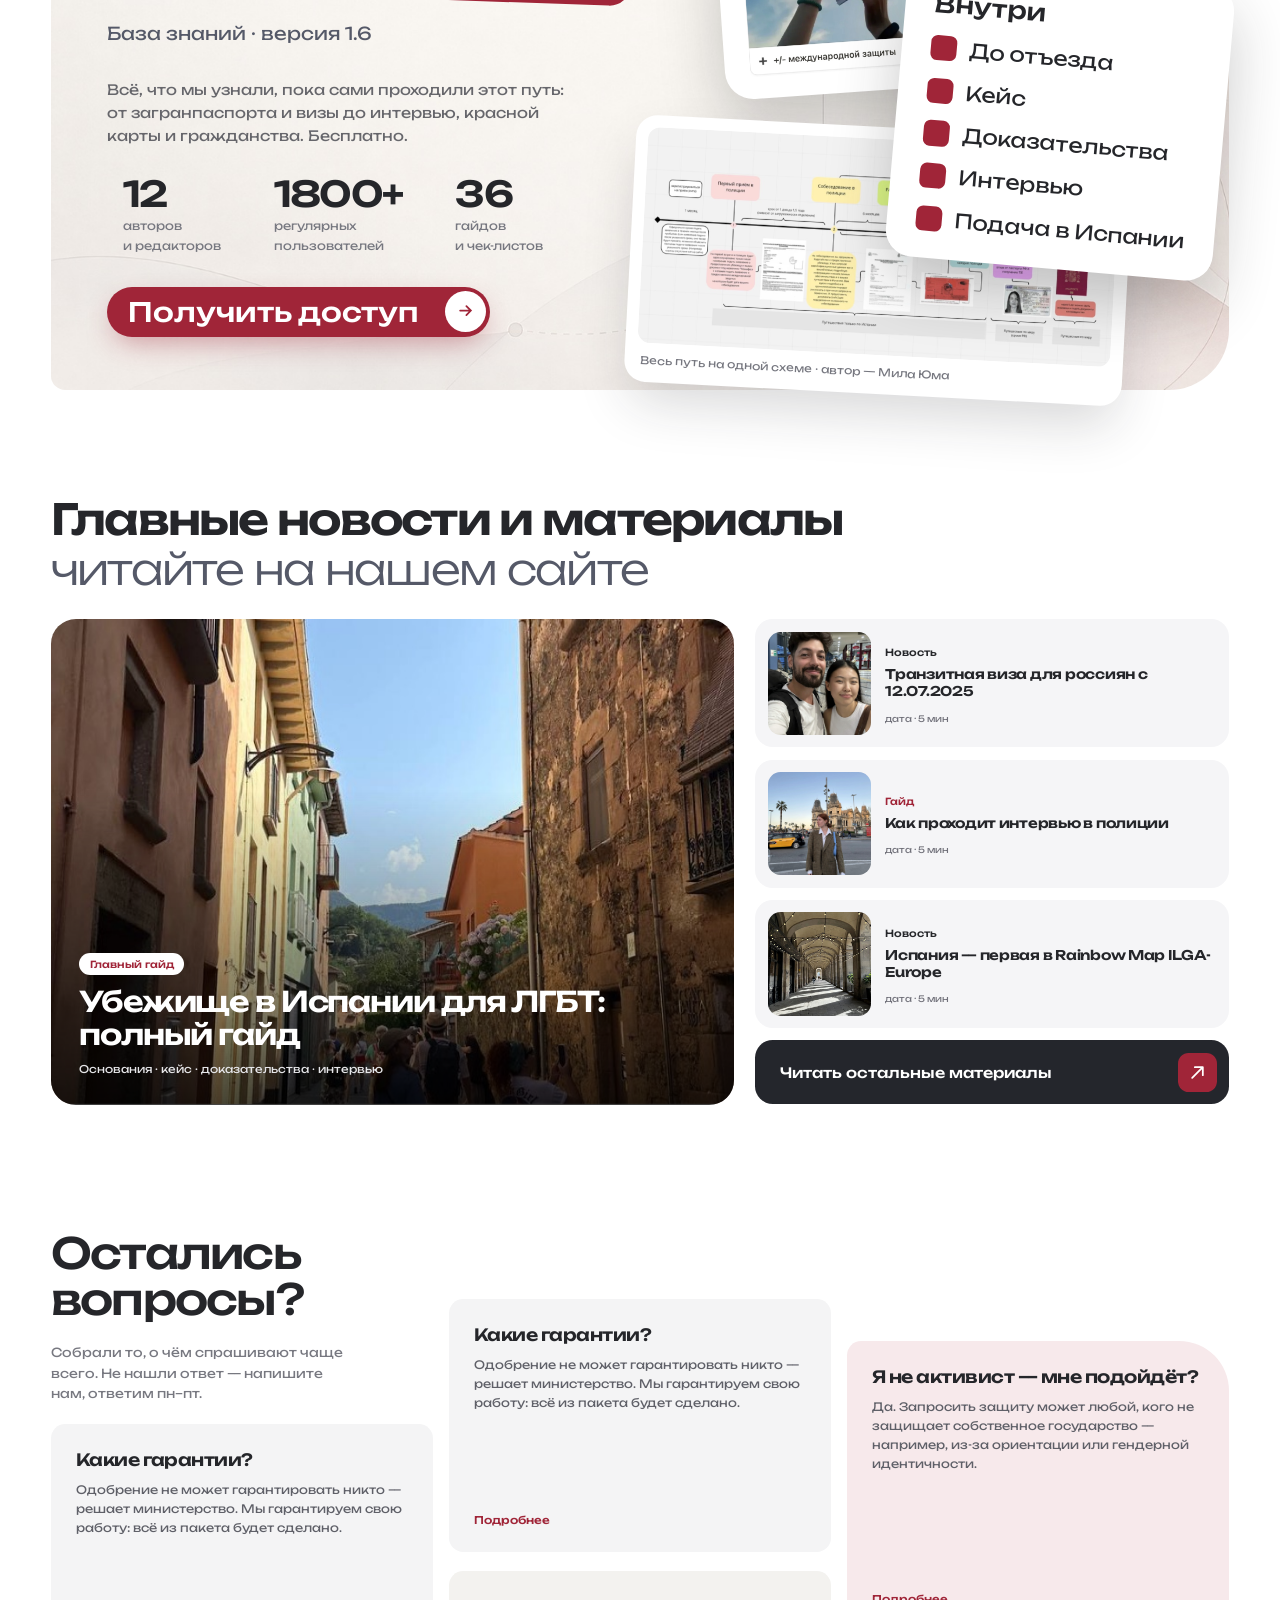
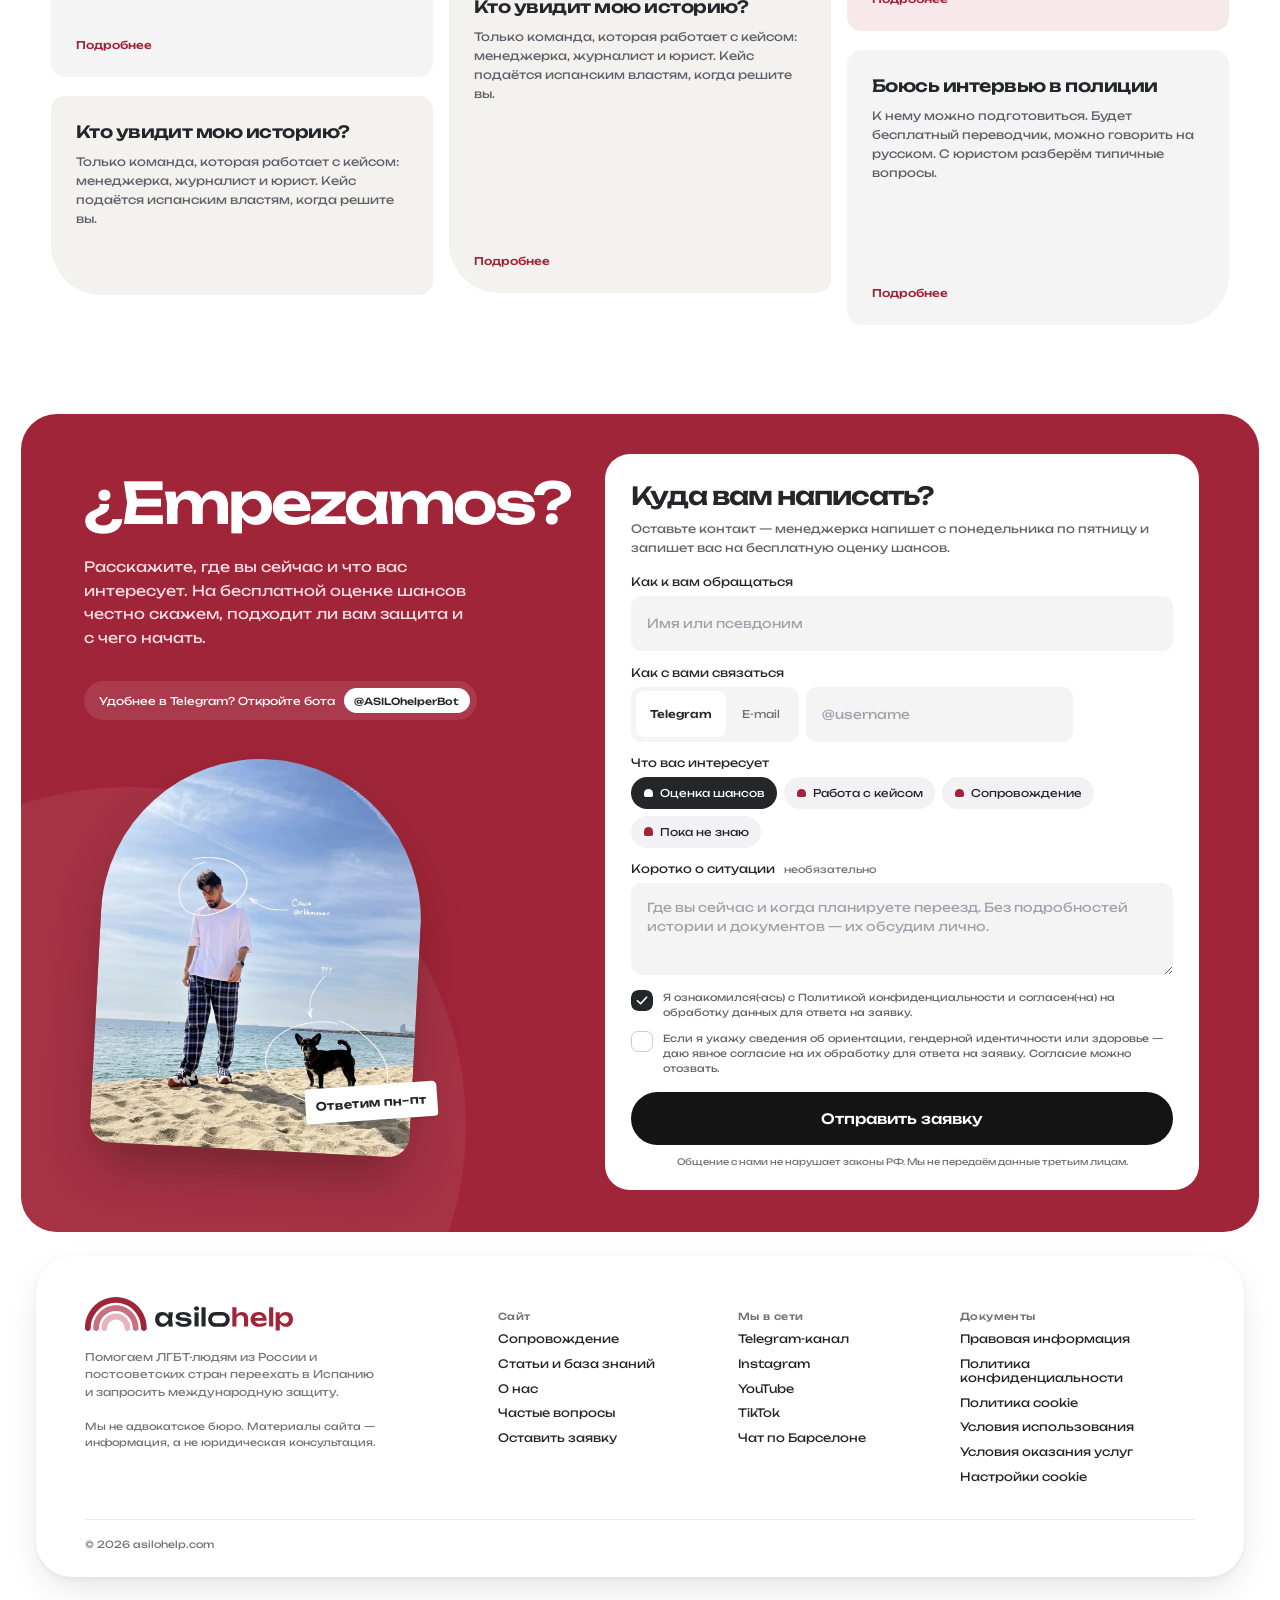
==== commit bee2d609: "v2: блок «Бесплатно» на ярком бордовом (фон v5, новые картинки, бордовые кнопки, стрелка), «База зна" ====
--- a/v2/index.html
+++ b/v2/index.html
@@ -10,8 +10,8 @@
 <link rel="preconnect" href="https://fonts.googleapis.com">
 <link rel="preconnect" href="https://fonts.gstatic.com" crossorigin>
 <link href="https://fonts.googleapis.com/css2?family=Caveat&family=Unbounded:wght@300;400;500;600&display=swap" rel="stylesheet">
-<link rel="stylesheet" href="motion.css?v=v2-3">
-<link rel="stylesheet" href="site.css?v=v2-3">
+<link rel="stylesheet" href="motion.css?v=v2-6">
+<link rel="stylesheet" href="site.css?v=v2-6">
 <script>(function(){var r=document.documentElement;function z(){var w=window.innerWidth;r.style.setProperty('--z',(w>=1100&&w!==1440)?Math.min(w/1440,1.6):1);}z();addEventListener('resize',z);})();document.documentElement.classList.add('m-js');if(location.search.indexOf('shot')>-1)document.documentElement.classList.add('shot')</script>
 <style>.shot *,.shot *::before{transition:none!important;animation:none!important} @media (max-width:700px){.br-d{display:none}} .scr, .fl { transform: rotate(var(--rot, 0deg)); } @media (max-width: 1100px) { .fl--inside { animation: none; } }</style>
 </head>
@@ -225,12 +225,13 @@
 
 <!-- 6 · Бесплатно -->
 <section class="free">
+  <div class="bg-free" aria-hidden="true"></div>
   <div class="wrap">
     <div class="sh" data-reveal><h2>Начните с наших<span>бесплатных материалов</span></h2>
       <p>Мы верим, что этот путь можно пройти самостоятельно, поэтому не прячем знания: база, канал и чат открыты для всех. А если захотите, чтобы рядом была команда, — мы поможем.</p></div>
     <div class="free__grid" data-reveal-group="0.08">
       <article class="ftile ftile--main m-card" data-reveal>
-        <img src="../img/rv-sasha-dog.jpg" alt="">
+        <img src="../img/v2-free-main.jpg" alt="">
         <span class="badge">Бесплатно</span>
         <div>
           <h3>Оценка шансов</h3>
@@ -240,21 +241,22 @@
       </article>
       <div class="free__side">
         <article class="ftile ftile--side ftile--tr m-card" data-reveal>
-          <img src="../img/rv-gothic.jpg" alt="">
+          <img src="../img/v2-free-channel.jpg" alt="">
           <h3>Канал в телеграме</h3>
           <p>Еженедельные обновления, важные анонсы, ежемесячные анонсы бесплатных разборов кейса и консультаций</p>
-          <a class="btn btn--white m-btn" href="https://t.me/spainLGBTQ" target="_blank" rel="noopener">Подписаться на канал <img class="m-arrow" src="../img/arrow-dark38.svg" alt="" width="38" height="38"></a>
+          <a class="btn btn--red-s m-btn m-btn--accent" href="https://t.me/spainLGBTQ" target="_blank" rel="noopener">Подписаться на канал <img class="m-arrow" src="../img/v2-arrow-white38.svg" alt="" width="38" height="38"></a>
         </article>
         <article class="ftile ftile--side ftile--br m-card" data-reveal>
-          <img src="../img/free-chat.jpg" alt="">
+          <img src="../img/v2-free-chat.jpg" alt="">
           <h3>Сообщество заявителей</h3>
           <p>Более 30 000 сообщений и 800 участников, которые делятся своим опытом, задают вопросы и получают на них ответы</p>
-          <a class="btn btn--white m-btn" href="https://t.me/+GRq-QZJDqDNlNDEy" target="_blank" rel="noopener">Вступить в чат <img class="m-arrow" src="../img/arrow-dark38.svg" alt="" width="38" height="38"></a>
+          <a class="btn btn--red-s m-btn m-btn--accent" href="https://t.me/+GRq-QZJDqDNlNDEy" target="_blank" rel="noopener">Вступить в чат <img class="m-arrow" src="../img/v2-arrow-white38.svg" alt="" width="38" height="38"></a>
         </article>
       </div>
     </div>
   </div>
-  <span class="free__note hand" aria-hidden="true">и главное ↓</span>
+  <span class="free__note hand" aria-hidden="true">и главное</span>
+  <img class="free__arrow" src="../img/v2-arrow-hand.png" alt="" aria-hidden="true">
 </section>
 
 <!-- 7 · База знаний -->
@@ -262,7 +264,7 @@
   <div class="wrap">
     <div class="sh sh--sm" data-reveal><h2>Полная база знаний<span>бесплатно в нашем боте</span></h2>
       <p>Мы не просим деньги за информацию, которая доступна онлайн в разных источниках. Мы собрали наш опыт и поделились им в удобном формате. Все о защите в Испании — от первых шагов до жизни после.</p></div>
-    <div class="kb__box" data-reveal>
+    <div class="kb__box kb__box--v2" data-reveal>
       <div class="kb__title">МЕЖДУНАРОДНАЯ<br>ЗАЩИТА В<span class="mark">Испании</span></div>
       <p class="kb__ver">База знаний · версия 1.6</p>
       <p class="kb__lead">Всё, что мы узнали, пока сами проходили этот путь: от загранпаспорта и визы до интервью, красной карты и гражданства. Бесплатно.</p>
--- a/v2/site.css
+++ b/v2/site.css
@@ -472,3 +472,36 @@
 .flip__front { transform: rotateY(0deg) translateZ(1px); }
 .flip__back { transform: rotateY(180deg) translateZ(1px); }
 .flip__front, .flip__back { transition: visibility 0s linear .4s; }
+/* переход по ссылкам меню: блок встаёт под шапкой, а не под неё (шапка 8 + 68 px + воздух) */
+main section[id] { scroll-margin-top: 96px; }
+@media (max-width: 1100px) { main section[id] { scroll-margin-top: 84px; } }
+
+/* ===== обновление по «мой прототип» (28.09): блок 6 «Бесплатно» на ярком бордовом, блок 7 «База знаний» ===== */
+.free { padding: 292px 0 310px; }
+.bg-free { position: absolute; left: 50%; transform: translateX(-50%); top: -232px; width: 1440px; height: 1957px; z-index: -1; pointer-events: none;
+  background: url(../img/v2-bg-free.jpg) center/100% 100% no-repeat; }
+.free .sh h2 { color: #fff; } .free .sh h2 span { color: #F3DDE1; opacity: .85; }
+.free .sh p { color: #fff; opacity: .85; }
+.free__grid { margin-top: 60px; }
+.ftile { color: var(--ink); }
+.ftile--main::after { background: linear-gradient(180deg, rgba(255,255,255,0) 20%, rgba(255,255,255,.62) 55%, rgba(255,255,255,.77)); }
+.ftile--main p { color: var(--ink); }
+.ftile--tr::after { background: linear-gradient(189deg, rgba(255,255,255,0) 57%, rgba(255,255,255,.17) 76%, rgba(255,255,255,.21) 98%); }
+.ftile--br::after { background: linear-gradient(235deg, rgba(255,255,255,.08) 34%, rgba(255,255,255,.42) 66%, rgba(255,255,255,0) 79%); }
+.ftile--side { padding-top: 60px; } .ftile--side p { color: var(--ink); max-width: 374px; }
+.btn--red-s { background: var(--accent); color: #fff; height: 48px; padding: 5px 5px 5px 24px; box-shadow: 0 12px 28px -10px rgba(160,37,56,.5); }
+.free__note { color: #fff; font-size: 60px; right: auto; left: calc(50% + 337px); bottom: auto; top: 1104px; }
+.free__arrow { position: absolute; left: calc(50% + 566px); top: 1150px; width: 102px; height: auto; transform: rotate(-105deg); pointer-events: none; }
+/* база знаний */
+.kb { padding-top: 60px; }
+.kb__box--v2 { min-height: 624px; padding: 90px 63px 60px; background: url(../img/v2-kb-bg.jpg) center/cover no-repeat; }
+.kb__box--v2 > .btn { height: 56px; font-size: 30px; padding-left: 24px; gap: 30px; }
+.kb__box--v2 .fl--screens { left: 749px; top: -43px; }
+.kb__box--v2 .fl--timeline { left: 652px; top: 340px; }
+.kb__box--v2 .fl--inside { left: 951px; top: 165px; }
+@media (max-width: 1100px) {
+  .free { padding: 120px 0 120px; } .bg-free { width: 100%; top: -120px; height: calc(100% + 240px); background-size: cover; }
+  .free__arrow { display: none; }
+  .kb__box--v2 { padding: 40px 24px 480px; } .kb__box--v2 > .btn { font-size: 18px; }
+  .kb__box--v2 .fl--timeline { left: 12px; top: auto; } .kb__box--v2 .fl--inside { left: auto; top: auto; }
+}
